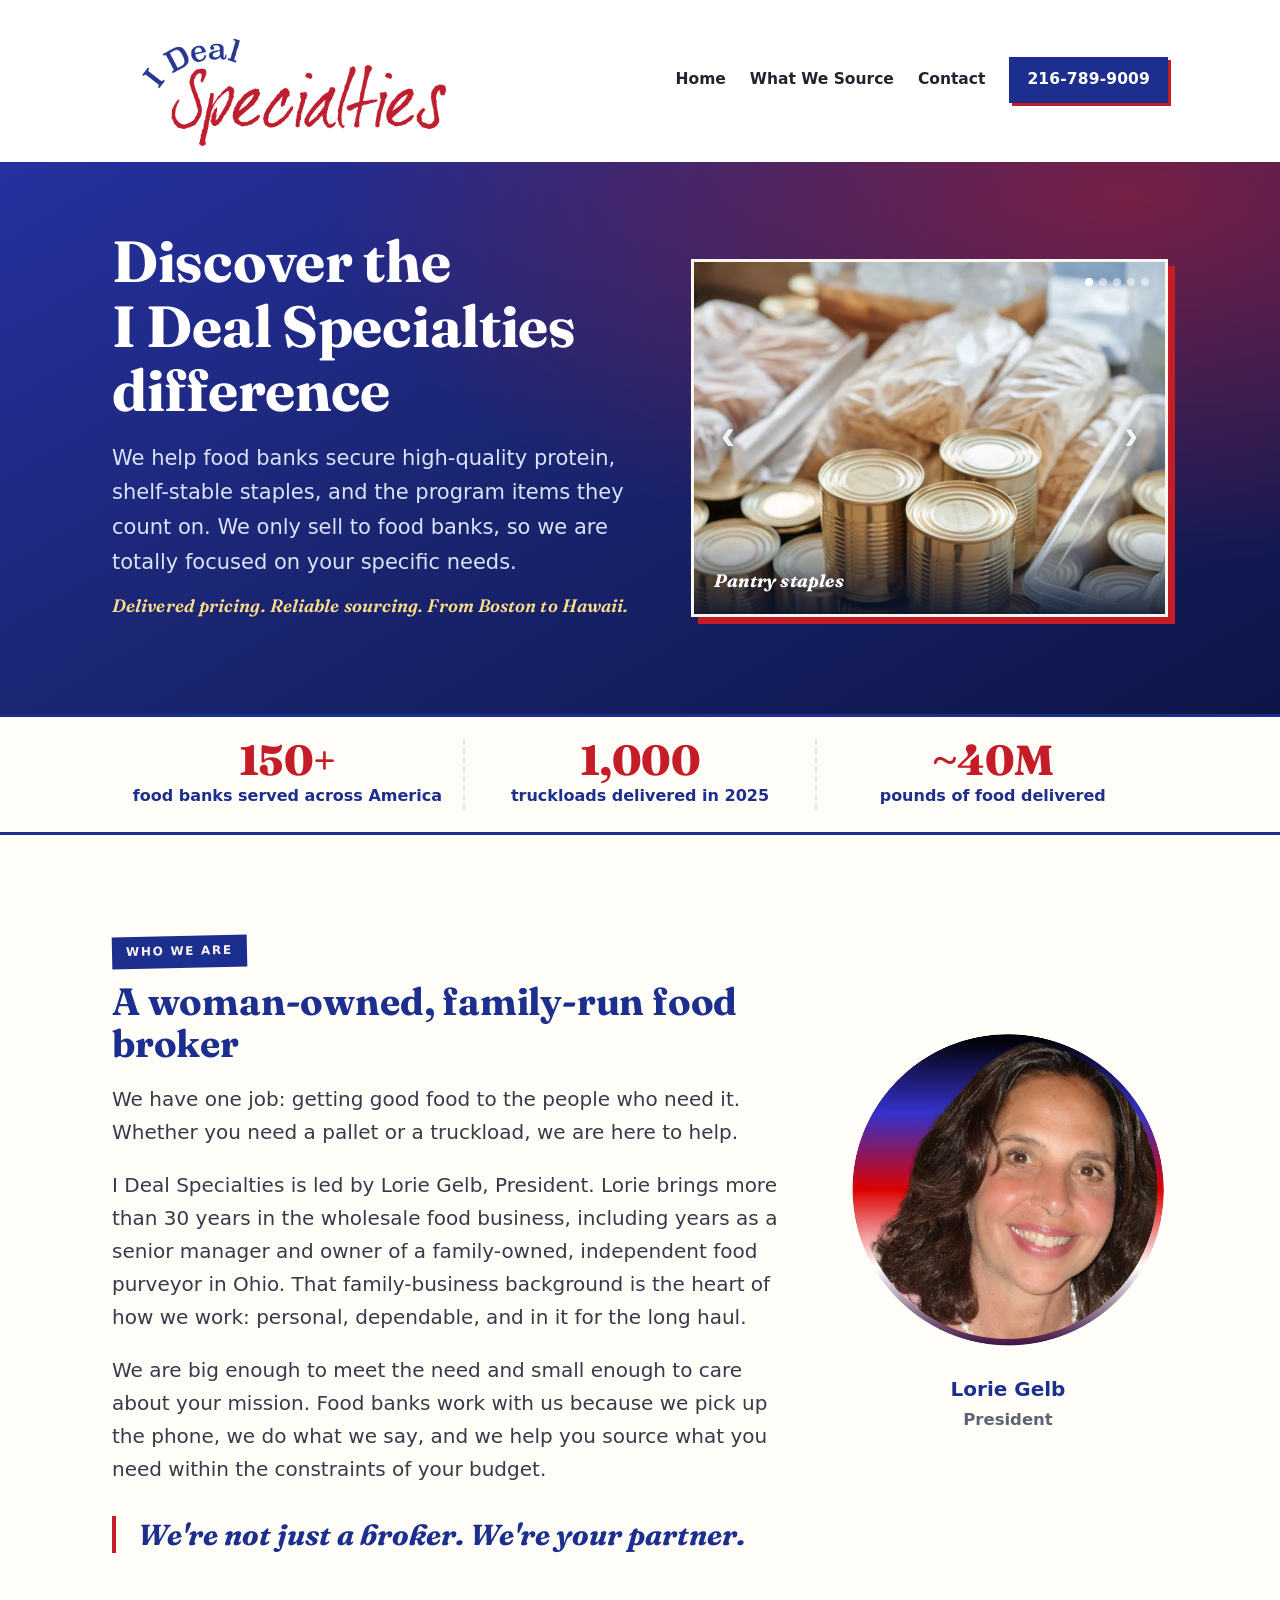
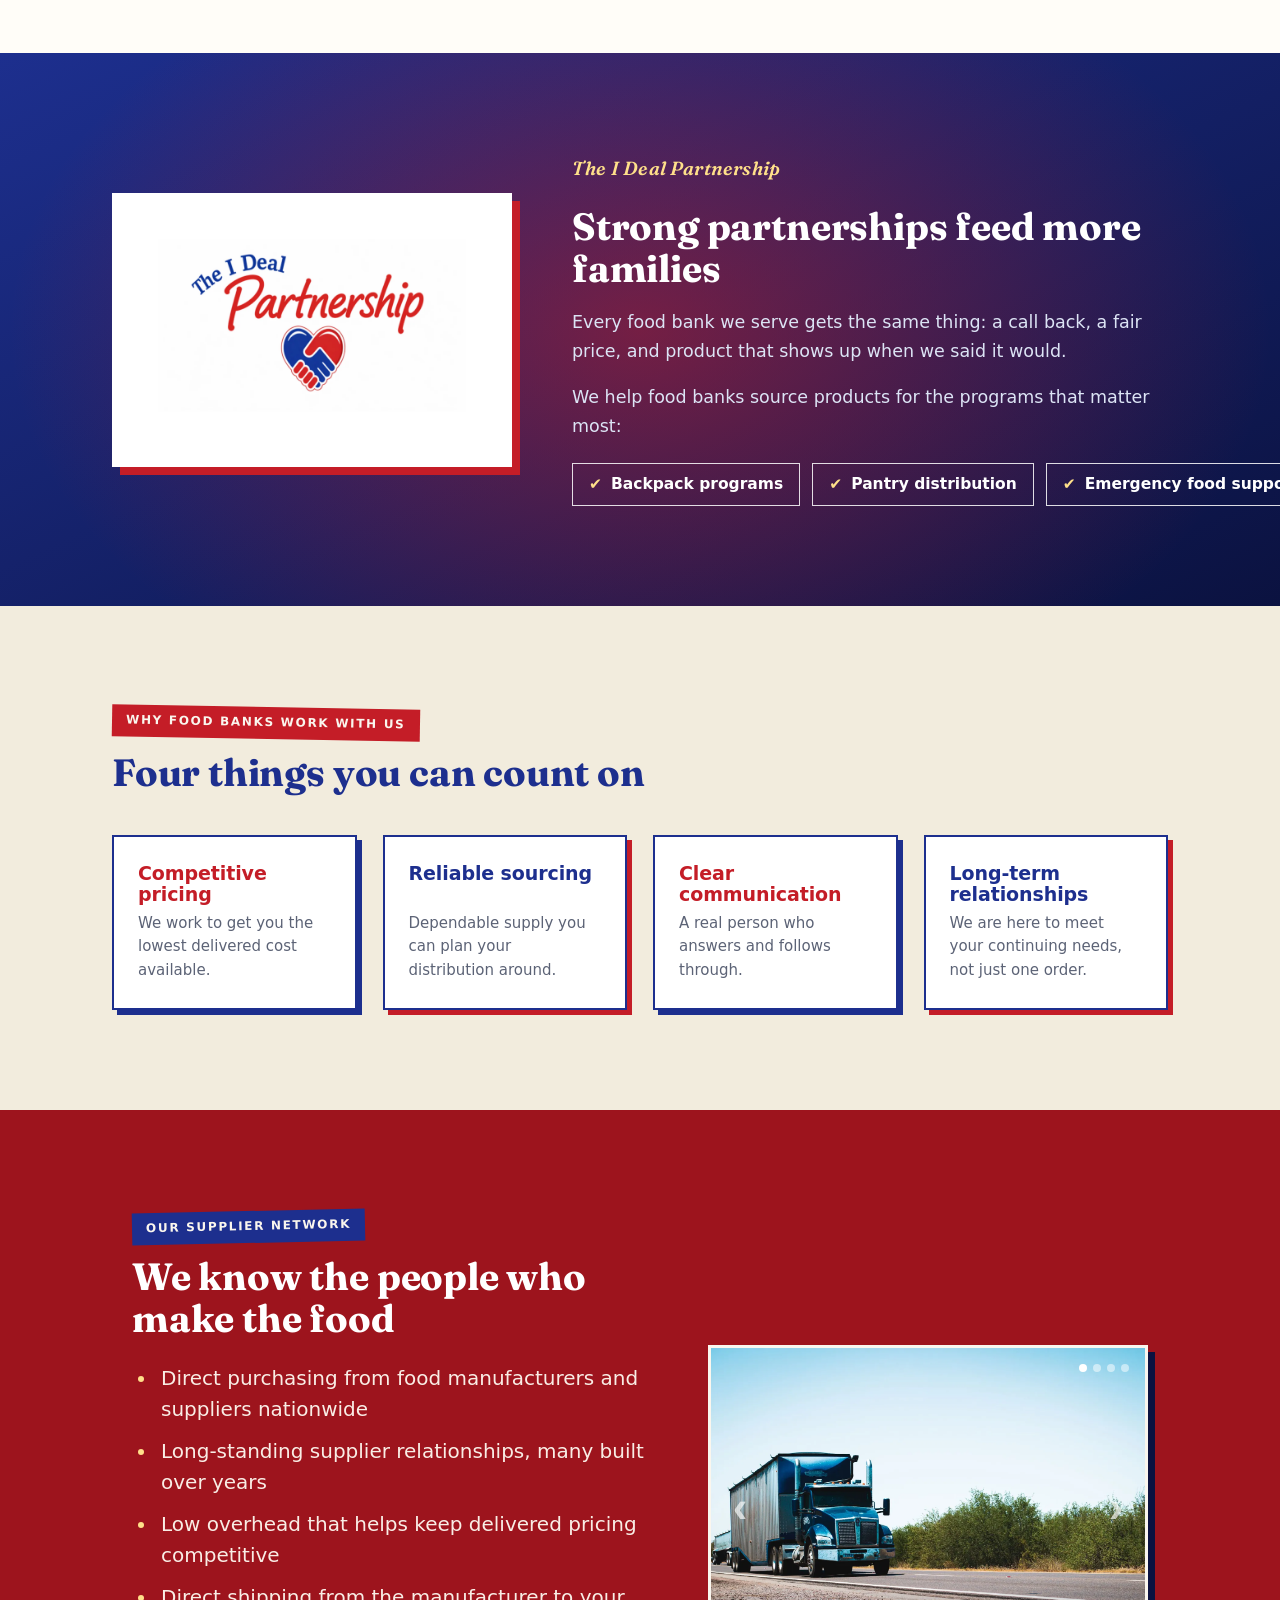
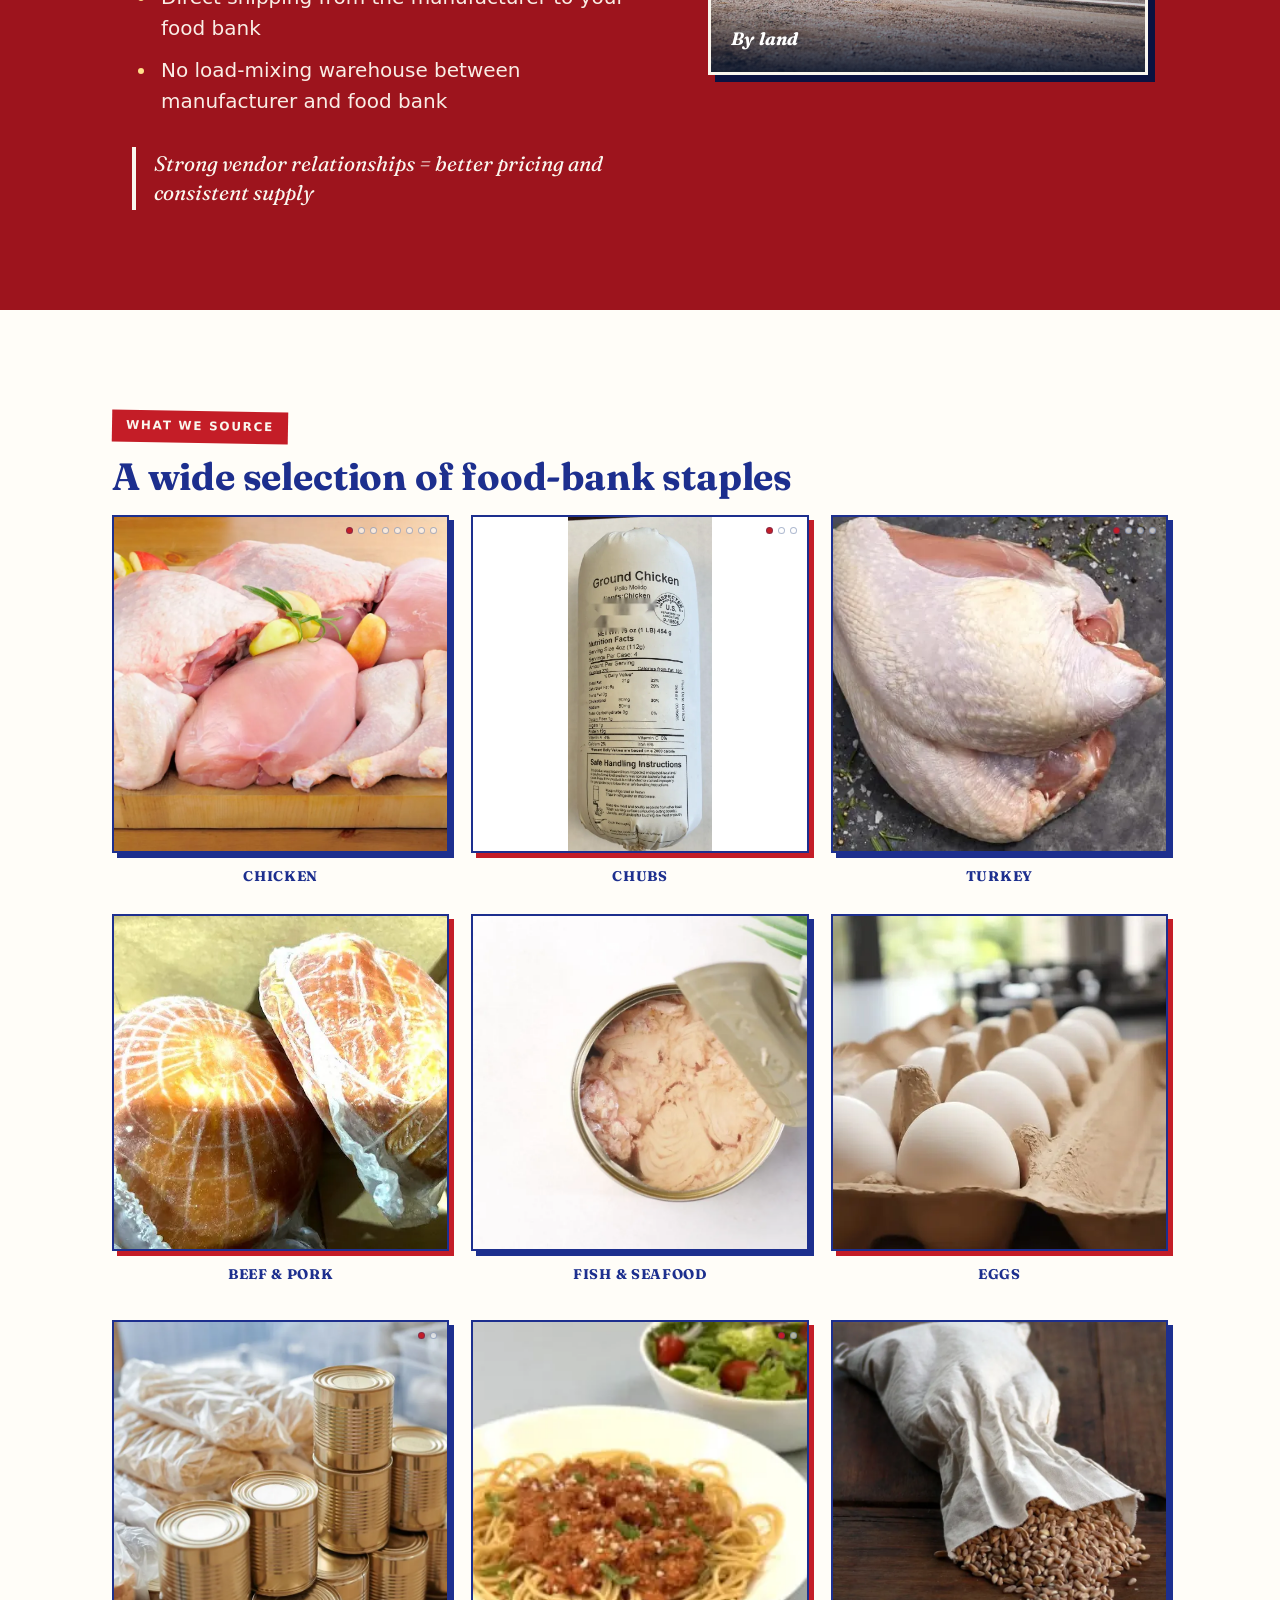
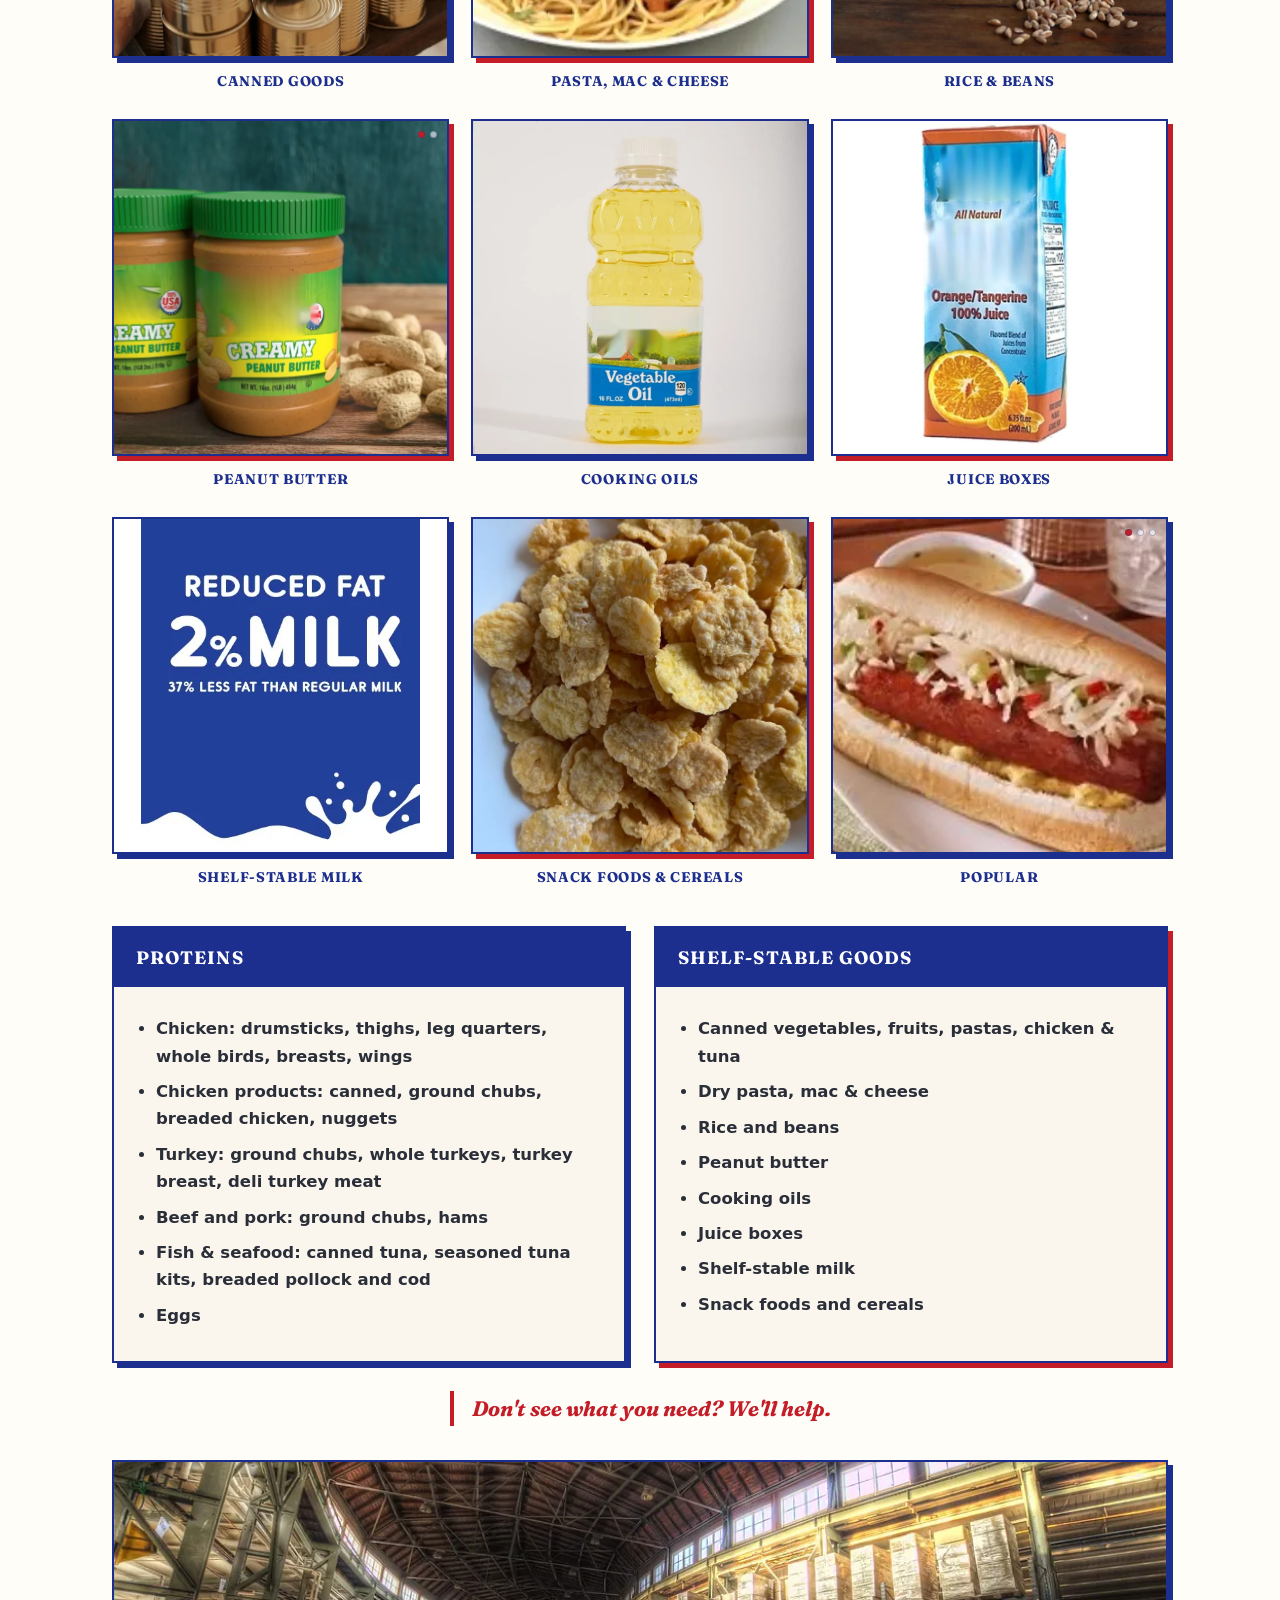
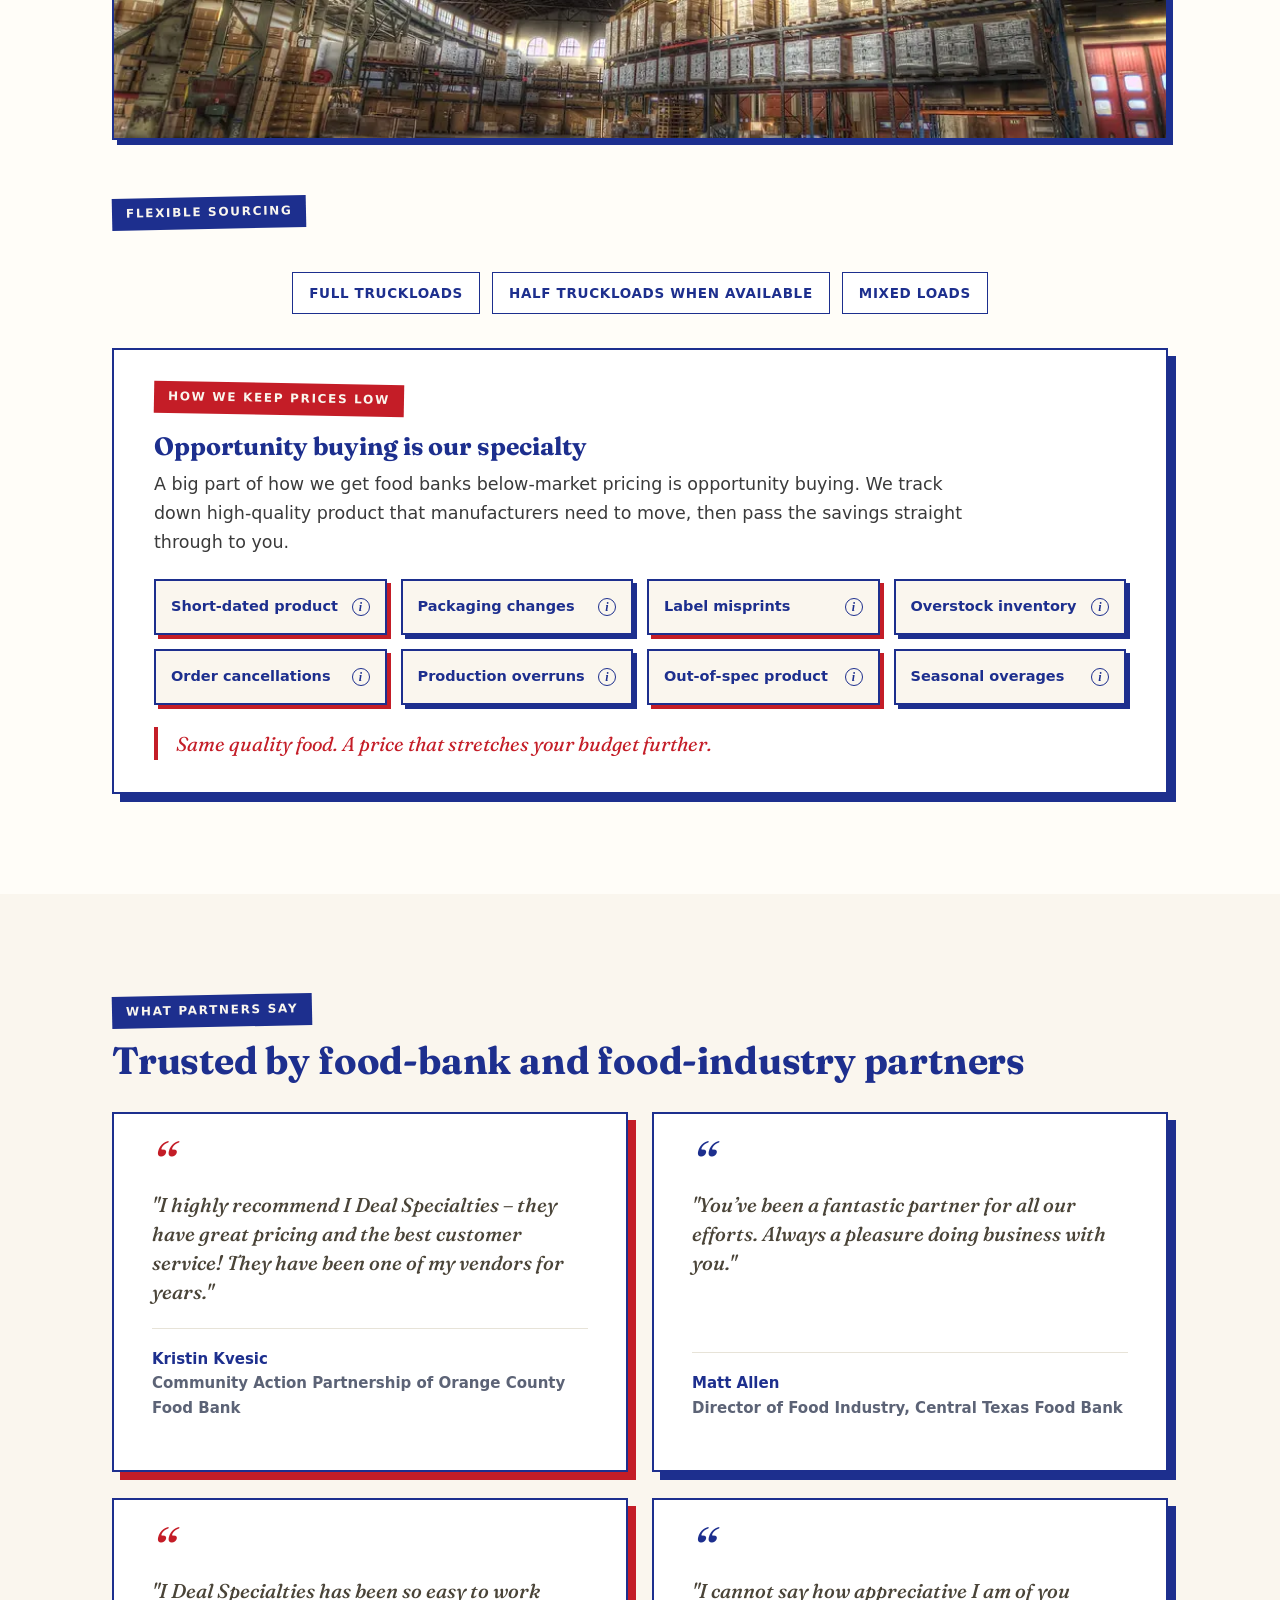
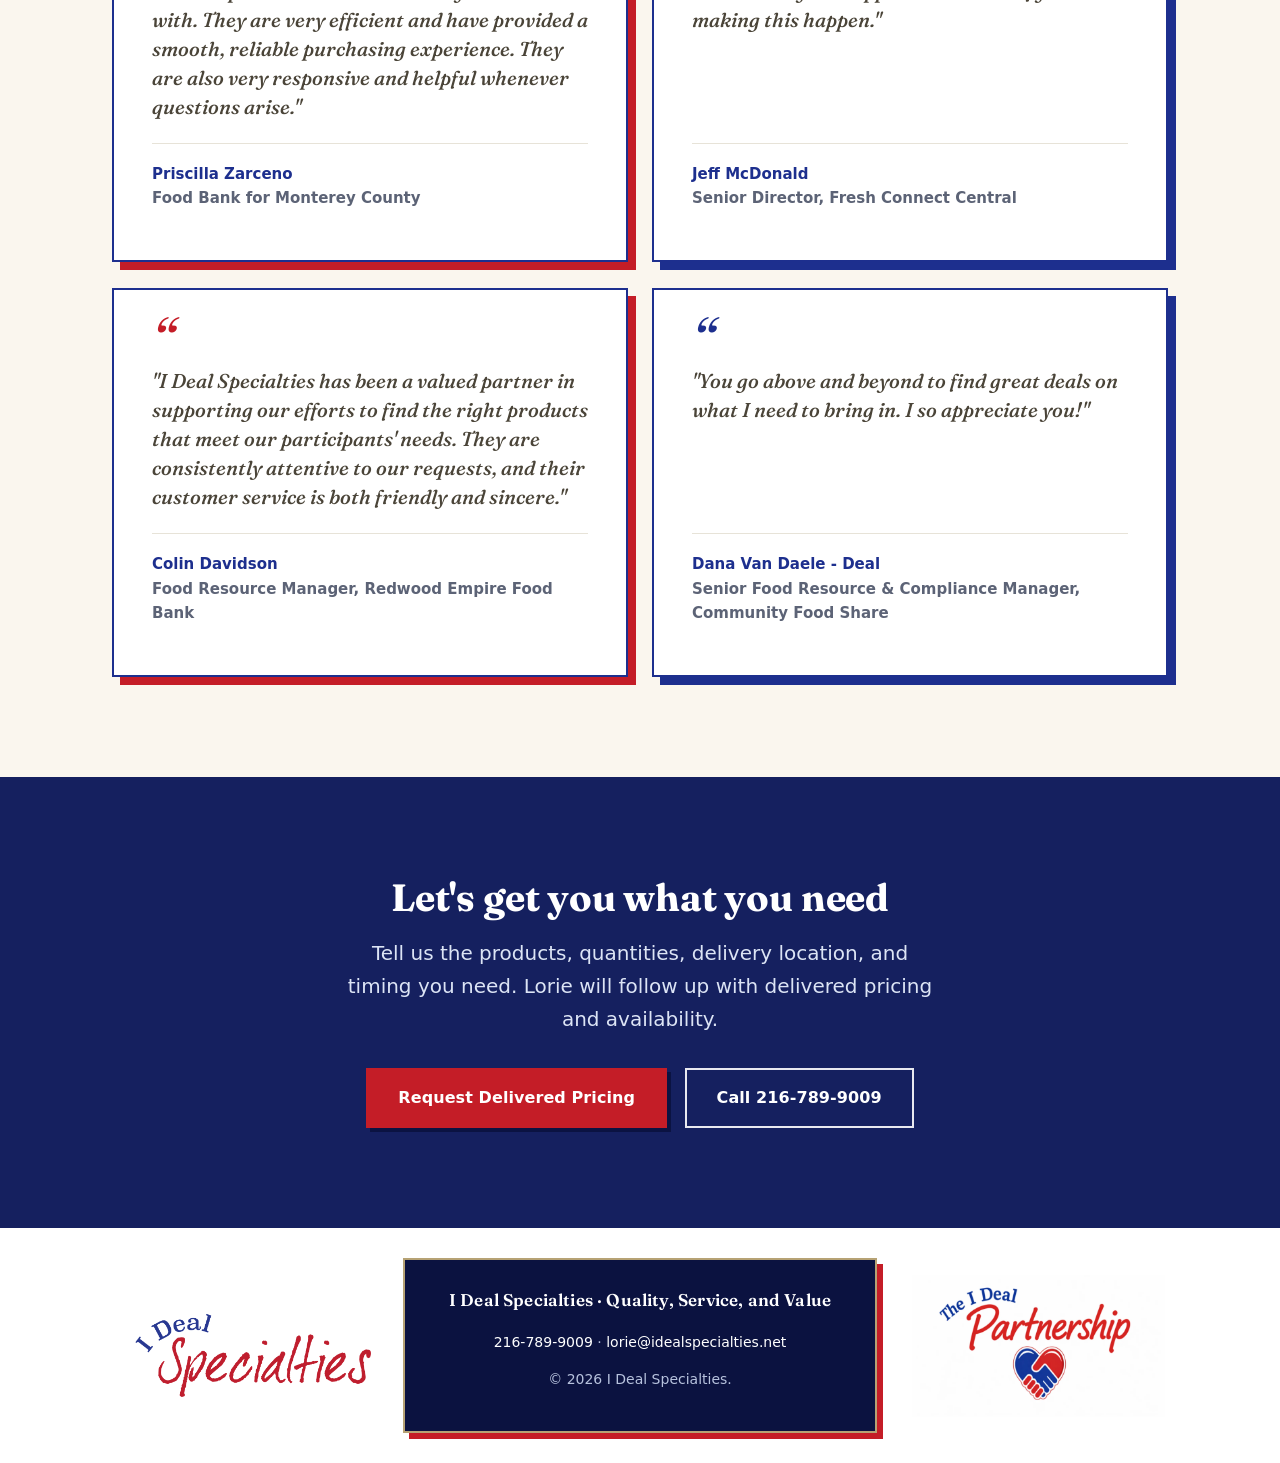
==== index.html @ 1ed697ae "Remove font loading bottleneck" ====
<!DOCTYPE html>
<html lang="en">
<head>
  <!-- Google tag (gtag.js) -->
  <script async src="https://www.googletagmanager.com/gtag/js?id=G-N4K10XXFFP"></script>
  <script>
    window.dataLayer = window.dataLayer || [];
    function gtag(){dataLayer.push(arguments);}
    gtag('js', new Date());
    gtag('config', 'G-N4K10XXFFP');
  </script>
  <meta charset="utf-8">
  <meta name="viewport" content="width=device-width, initial-scale=1">
  <title>I Deal Specialties · Food Procurement for Food Banks</title>
  <meta name="description" content="I Deal Specialties is a woman-owned, family-run food broker serving 150+ food banks. Delivered pricing on proteins and shelf-stable staples, from Boston to Hawaii.">
  <link rel="canonical" href="https://www.idealspecialties.net/">
  <link rel="icon" type="image/png" href="assets/favicon.png">
  <meta property="og:type" content="website">
  <meta property="og:title" content="I Deal Specialties · Food Procurement for Food Banks">
  <meta property="og:description" content="A woman-owned, family-run food broker serving 150+ food banks. Delivered pricing. Reliable sourcing. From Boston to Hawaii.">
  <meta property="og:url" content="https://www.idealspecialties.net/">
  <meta property="og:image" content="https://www.idealspecialties.net/assets/og-image.png">
  <meta name="twitter:card" content="summary_large_image">
  <meta name="twitter:title" content="I Deal Specialties · Food Procurement for Food Banks">
  <meta name="twitter:description" content="A woman-owned, family-run food broker serving 150+ food banks. Delivered pricing. Reliable sourcing. From Boston to Hawaii.">
  <meta name="twitter:image" content="https://www.idealspecialties.net/assets/og-image.png">
  <link rel="preconnect" href="https://fonts.googleapis.com">
  <link rel="preconnect" href="https://fonts.gstatic.com" crossorigin>
  <link rel="preload" as="style" href="https://fonts.googleapis.com/css2?family=Fraunces:ital,wght@0,600;0,700;0,800;1,600;1,700&display=swap" onload="this.onload=null;this.rel='stylesheet'">
  <noscript><link rel="stylesheet" href="https://fonts.googleapis.com/css2?family=Fraunces:ital,wght@0,600;0,700;0,800;1,600;1,700&display=swap"></noscript>
  <link rel="stylesheet" href="base.css">
  <link rel="stylesheet" href="americana.css">
  <link rel="stylesheet" href="site.css">
</head>
<body class="site">

  <!-- HEADER -->
  <header class="site-header">
    <a class="logo" href="#"><img src="assets/logo.png" alt="I Deal Specialties"></a>
    <nav class="nav">
      <a href="#">Home</a>
      <a href="#source">What We Source</a>
      <a href="contact.html">Contact</a>
      <a class="phone" href="tel:2167899009">216-789-9009</a>
    </nav>
  </header>

  <main>
  <!-- HERO -->
  <section class="hero">
    <div class="hero-inner">
      <div class="hero-copy">
        <h1>Discover the <span class="brandname">I Deal Specialties</span> difference</h1>
        <p class="subhead">We help food banks secure high-quality protein, shelf-stable
          staples, and the program items they count on. We only sell to food banks, so we
          are totally focused on your specific needs.</p>
        <p class="trustline">Delivered pricing. Reliable sourcing. From Boston to Hawaii.</p>
      </div>
      <div class="hero-media">
        <div class="rotator">
          <figure class="slide is-active"><img src="assets/stock/hero-pantry-staples.webp" alt="Canned goods and pantry staples" fetchpriority="high"><figcaption>Pantry staples</figcaption></figure>
          <figure class="slide"><img class="fit-contain" src="assets/food/whole-chicken.webp" alt="Whole chicken" loading="lazy"><figcaption>Whole chicken</figcaption></figure>
          <figure class="slide"><img class="fit-contain" src="assets/food/chicken-thighs.webp" alt="Chicken drumsticks tray" loading="lazy"><figcaption>Chicken drumsticks</figcaption></figure>
          <figure class="slide"><img src="assets/stock/rice.webp" alt="Rice" loading="lazy"><figcaption>Rice &amp; grains</figcaption></figure>
          <figure class="slide"><img src="assets/stock/protein-turkey.webp" alt="Turkey breast" loading="lazy"><figcaption>Turkey</figcaption></figure>
          <div class="dots"><i class="on"></i><i></i><i></i><i></i><i></i></div>
          <button class="rot-btn prev" type="button" aria-label="Previous photo">&#8249;</button>
          <button class="rot-btn next" type="button" aria-label="Next photo">&#8250;</button>
        </div>
      </div>
    </div>
  </section>

  <!-- STAT BAND -->
  <div class="statband">
    <div class="wrap">
      <div class="stat"><span class="num">150+</span> food banks served across America</div>
      <div class="stat"><span class="num">1,000</span> truckloads delivered in 2025</div>
      <div class="stat"><span class="num">~40M</span> pounds of food delivered</div>
    </div>
  </div>

  <!-- WHO WE ARE + Lorie -->
  <section class="block">
    <div class="wrap who-grid">
      <div>
        <p class="eyebrow">Who we are</p>
        <h2>A woman-owned, family-run food broker</h2>
        <p class="lead">We have one job: getting good food to the people who need it. Whether you
          need a pallet or a truckload, we are here to help.</p>
        <p class="lead">I Deal Specialties is led by Lorie Gelb, President. Lorie brings more
          than 30 years in the wholesale food business, including years as a senior manager and
          owner of a family-owned, independent food purveyor in Ohio. That family-business
          background is the heart of how we work: personal, dependable, and in it for the long haul.</p>
        <p class="lead">We are big enough to meet the need and small enough to care about your
          mission. Food banks work with us because we pick up the phone, we do what we say, and
          we help you source what you need within the constraints of your budget.</p>
        <p class="pullquote">We're not just a broker. We're your partner.</p>
      </div>
      <div class="who-photo">
        <img src="assets/lorie-gradient.webp" alt="Lorie Gelb" loading="lazy">
        <p class="cap">Lorie Gelb<span>President</span></p>
      </div>
    </div>
  </section>

  <!-- PARTNERSHIP (under Who We Are / Lorie) -->
  <section class="block partnership">
    <div class="wrap">
      <div class="mark"><img src="assets/partnership.webp" alt="The I Deal Partnership" loading="lazy"></div>
      <div>
        <p class="eyebrow">The I Deal Partnership</p>
        <h2>Strong partnerships feed more families</h2>
        <p>Every food bank we serve gets the same thing: a call back, a fair price, and product
          that shows up when we said it would.</p>
        <p>We help food banks source products for the programs that matter most:</p>
        <ul class="programs">
          <li>Backpack programs</li>
          <li>Pantry distribution</li>
          <li>Emergency food support</li>
        </ul>
      </div>
    </div>
  </section>

  <!-- VALUE PILLARS -->
  <section class="block alt">
    <div class="wrap">
      <p class="eyebrow">Why food banks work with us</p>
      <h2>Four things you can count on</h2>
      <div class="pillars">
        <div class="pillar"><h3>Competitive pricing</h3><p>We work to get you the lowest
          delivered cost available.</p></div>
        <div class="pillar"><h3>Reliable sourcing</h3><p>Dependable supply you can plan your
          distribution around.</p></div>
        <div class="pillar"><h3>Clear communication</h3><p>A real person who answers and
          follows through.</p></div>
        <div class="pillar"><h3>Long-term relationships</h3><p>We are here to meet your
          continuing needs, not just one order.</p></div>
      </div>
    </div>
  </section>

  <!-- SUPPLIER RELATIONSHIPS + LOGISTICS -->
  <section class="block alt vendors">
    <div class="wrap vendors-grid">
      <div class="vendors-text">
        <p class="eyebrow">Our supplier network</p>
        <h2>We know the people who make the food</h2>
        <ul class="supplier-points">
          <li>Direct purchasing from food manufacturers and suppliers nationwide</li>
          <li>Long-standing supplier relationships, many built over years</li>
          <li>Low overhead that helps keep delivered pricing competitive</li>
          <li>Direct shipping from the manufacturer to your food bank</li>
          <li>No load-mixing warehouse between manufacturer and food bank</li>
        </ul>
        <p class="vendor-eq">Strong vendor relationships = better pricing and consistent supply</p>
      </div>
      <div class="logi-rotator" aria-label="Logistics photo gallery">
        <figure class="lslide is-active"><img src="assets/stock/truck.webp" alt="Freight truck" loading="lazy"><figcaption>By land</figcaption></figure>
        <figure class="lslide"><img src="assets/stock/rail.webp" alt="Freight rail" loading="lazy"><figcaption>By rail</figcaption></figure>
        <figure class="lslide"><img src="assets/stock/hero-logistics.webp" alt="Cargo ship" loading="lazy"><figcaption>By sea</figcaption></figure>
        <figure class="lslide"><img src="assets/stock/warehouse-2.webp" alt="Product stocked and ready to ship" loading="lazy"><figcaption>Ready to ship</figcaption></figure>
        <div class="ldots" aria-hidden="true"></div>
        <button class="lrot-btn lprev" type="button" aria-label="Previous logistics photo">&#8249;</button>
        <button class="lrot-btn lnext" type="button" aria-label="Next logistics photo">&#8250;</button>
      </div>
    </div>
  </section>

  <!-- WHAT WE SOURCE -->
  <section class="block" id="source">
    <div class="wrap">
      <p class="eyebrow">What we source</p>
      <h2>A wide selection of food-bank staples</h2>
      <div class="food-grid" aria-label="Protein product photos">
        <div class="fg-panel">
          <div class="fg-frame" role="button" tabindex="0" aria-label="Chicken photos">
            <img class="fg-slide is-active" src="assets/food/chicken-parts.webp" alt="Assorted raw chicken cuts" loading="lazy">
            <img class="fg-slide" src="assets/food/leg-quarters.webp" alt="Chicken leg quarters" loading="lazy">
            <img class="fg-slide fit-contain" src="assets/food/chicken-tenders.webp" alt="Boneless chicken tenders tray" loading="lazy">
            <img class="fg-slide fit-contain" src="assets/food/whole-chicken.webp" alt="Whole chicken" loading="lazy">
            <img class="fg-slide fit-contain" src="assets/food/boneless-breasts.webp" alt="Boneless chicken breasts tray" loading="lazy">
            <img class="fg-slide fit-contain" src="assets/food/chicken-wings.webp" alt="Chicken wings tray" loading="lazy">
            <img class="fg-slide fit-contain" src="assets/food/chicken-thighs.webp" alt="Chicken drumsticks tray" loading="lazy">
            <img class="fg-slide fit-contain" src="assets/food/chicken-thigh-fillets.webp" alt="Boneless skinless chicken thigh fillets" loading="lazy">
            <div class="fg-dots" aria-hidden="true"></div>
          </div>
          <p class="fg-cap">Chicken</p>
        </div>
        <div class="fg-panel">
          <div class="fg-frame" role="button" tabindex="0" aria-label="Chub photos">
            <img class="fg-slide fit-contain is-active" src="assets/food/ground-chicken.webp" alt="Ground chicken chub" loading="lazy">
            <img class="fg-slide fit-contain" src="assets/food/ground-beef.webp" alt="Ground beef chub, 80 percent lean" loading="lazy">
            <img class="fg-slide fit-contain" src="assets/food/ground-turkey.webp" alt="Ground turkey chub" loading="lazy">
            <div class="fg-dots" aria-hidden="true"></div>
          </div>
          <p class="fg-cap">Chubs</p>
        </div>
        <div class="fg-panel">
          <div class="fg-frame" role="button" tabindex="0" aria-label="Turkey photos">
            <img class="fg-slide is-active" src="assets/food/turkey-breast.webp" alt="Fresh turkey breast" loading="lazy">
            <img class="fg-slide" src="assets/food/whole-turkey.webp" alt="Roasted whole turkey on a platter" loading="lazy">
            <img class="fg-slide" src="assets/food/roasted-turkey.webp" alt="Roasted turkey holiday dinner" loading="lazy">
            <img class="fg-slide" src="assets/stock/protein-roast.webp" alt="Carved roast turkey" loading="lazy">
            <div class="fg-dots" aria-hidden="true"></div>
          </div>
          <p class="fg-cap">Turkey</p>
        </div>
        <div class="fg-panel">
          <div class="fg-frame">
            <img class="fg-slide is-active" src="assets/food/hams.webp" alt="Netted hams in a case" loading="lazy">
          </div>
          <p class="fg-cap">Beef &amp; pork</p>
        </div>
        <div class="fg-panel">
          <div class="fg-frame">
            <img class="fg-slide is-active" src="assets/food/tuna-open-can.webp" alt="Open can of chunk tuna" loading="lazy">
          </div>
          <p class="fg-cap">Fish &amp; seafood</p>
        </div>
        <div class="fg-panel">
          <div class="fg-frame">
            <img class="fg-slide is-active" src="assets/food/eggs-carton.webp" alt="Eggs in a carton" loading="lazy">
          </div>
          <p class="fg-cap">Eggs</p>
        </div>
      </div>
      <div class="food-grid" aria-label="Shelf-stable product photos">
        <div class="fg-panel">
          <div class="fg-frame" role="button" tabindex="0" aria-label="Canned goods photos">
            <img class="fg-slide is-active" src="assets/stock/canned.webp" alt="Canned goods" loading="lazy">
            <img class="fg-slide fit-contain" src="assets/food/canned-beans-pallet.webp" alt="Pallet of canned black beans" loading="lazy">
            <div class="fg-dots" aria-hidden="true"></div>
          </div>
          <p class="fg-cap">Canned goods</p>
        </div>
        <div class="fg-panel">
          <div class="fg-frame" role="button" tabindex="0" aria-label="Pasta and sauce photos">
            <img class="fg-slide is-active" src="assets/food/spaghetti-sauce.webp" alt="Spaghetti with meat sauce" loading="lazy">
            <img class="fg-slide" src="assets/food/sauce-bulk.webp" alt="Bulk bags of sauce in a case" loading="lazy">
            <div class="fg-dots" aria-hidden="true"></div>
          </div>
          <p class="fg-cap">Pasta, mac &amp; cheese</p>
        </div>
        <div class="fg-panel">
          <div class="fg-frame">
            <img class="fg-slide is-active" src="assets/stock/rice-bag.webp" alt="Bagged rice" loading="lazy">
          </div>
          <p class="fg-cap">Rice &amp; beans</p>
        </div>
        <div class="fg-panel">
          <div class="fg-frame" role="button" tabindex="0" aria-label="Peanut butter photos">
            <img class="fg-slide is-active" src="assets/food/peanut-butter-jars.webp" alt="Jars of creamy peanut butter with peanuts" loading="lazy">
            <img class="fg-slide" src="assets/stock/peanut-butter.webp" alt="Creamy peanut butter spread on bread" loading="lazy">
            <div class="fg-dots" aria-hidden="true"></div>
          </div>
          <p class="fg-cap">Peanut butter</p>
        </div>
        <div class="fg-panel">
          <div class="fg-frame">
            <img class="fg-slide is-active" src="assets/food/vegetable-oil.webp" alt="Bottle of vegetable oil" loading="lazy">
          </div>
          <p class="fg-cap">Cooking oils</p>
        </div>
        <div class="fg-panel">
          <div class="fg-frame">
            <img class="fg-slide fit-contain is-active" src="assets/food/juice-box.webp" alt="Orange tangerine 100 percent juice box" loading="lazy">
          </div>
          <p class="fg-cap">Juice boxes</p>
        </div>
        <div class="fg-panel">
          <div class="fg-frame">
            <img class="fg-slide fit-contain is-active" src="assets/food/shelf-stable-milk.webp" alt="Shelf-stable 2 percent milk carton panel" loading="lazy">
          </div>
          <p class="fg-cap">Shelf-stable milk</p>
        </div>
        <div class="fg-panel">
          <div class="fg-frame">
            <img class="fg-slide is-active" src="assets/stock/cornflakes.webp" alt="Bowl of corn flakes cereal" loading="lazy">
          </div>
          <p class="fg-cap">Snack foods &amp; cereals</p>
        </div>
        <div class="fg-panel">
          <div class="fg-frame" role="button" tabindex="0" aria-label="Popular items photos">
            <img class="fg-slide is-active" src="assets/food/hot-dog.webp" alt="All-beef hot dog on a bun" loading="lazy">
            <img class="fg-slide" src="assets/food/tacos.webp" alt="Taco salad bowl with ground meat" loading="lazy">
            <img class="fg-slide" src="assets/food/ramen-24pk.webp" alt="24-pack tray of low-sodium chicken ramen" loading="lazy">
            <div class="fg-dots" aria-hidden="true"></div>
          </div>
          <p class="fg-cap">Popular</p>
        </div>
      </div>
      <div class="source-cols">
        <div class="source-col">
          <div class="col-head">Proteins</div>
          <ul>
            <li>Chicken: drumsticks, thighs, leg quarters, whole birds, breasts, wings</li>
            <li>Chicken products: canned, ground chubs, breaded chicken, nuggets</li>
            <li>Turkey: ground chubs, whole turkeys, turkey breast, deli turkey meat</li>
            <li>Beef and pork: ground chubs, hams</li>
            <li>Fish &amp; seafood: canned tuna, seasoned tuna kits, breaded pollock and cod</li>
            <li>Eggs</li>
          </ul>
        </div>
        <div class="source-col">
          <div class="col-head">Shelf-stable goods</div>
          <ul>
            <li>Canned vegetables, fruits, pastas, chicken &amp; tuna</li>
            <li>Dry pasta, mac &amp; cheese</li>
            <li>Rice and beans</li>
            <li>Peanut butter</li>
            <li>Cooking oils</li>
            <li>Juice boxes</li>
            <li>Shelf-stable milk</li>
            <li>Snack foods and cereals</li>
          </ul>
        </div>
      </div>
      <p class="catchall">Don't see what you need? We'll help.</p>
      <img class="source-banner at-bottom" src="assets/stock/source-banner.webp" alt="Warehouse stocked with food, ready to ship" loading="lazy">

      <p class="eyebrow flex-eyebrow">Flexible sourcing</p>
      <div class="sourcing-strip">
        <span class="chip">Full truckloads</span>
        <span class="chip">Half truckloads when available</span>
        <span class="chip">Mixed loads</span>
      </div>

      <div class="opp-box">
        <p class="eyebrow">How we keep prices low</p>
        <h3 class="opp-h">Opportunity buying is our specialty</h3>
        <p class="opp-intro">A big part of how we get food banks below-market pricing is
          opportunity buying. We track down high-quality product that manufacturers need to move,
          then pass the savings straight through to you.</p>
        <div class="opp-grid2">
          <button class="opp-tkt" type="button" aria-describedby="opp-short-dated" aria-expanded="false">
            <span>Short-dated product</span><span class="opp-info" aria-hidden="true">i</span>
            <span class="opp-definition" id="opp-short-dated" role="tooltip">Product with a shorter remaining shelf life. We always disclose dates before purchase and offer only product suitable for distribution under applicable food-safety requirements.</span>
          </button>
          <button class="opp-tkt" type="button" aria-describedby="opp-packaging" aria-expanded="false">
            <span>Packaging changes</span><span class="opp-info" aria-hidden="true">i</span>
            <span class="opp-definition" id="opp-packaging" role="tooltip">Product remaining while a manufacturer transitions to new packaging, case design, size, or branding. The food inside is unchanged, and relevant differences are shared before purchase.</span>
          </button>
          <button class="opp-tkt" type="button" aria-describedby="opp-misprints" aria-expanded="false">
            <span>Label misprints</span><span class="opp-info" aria-hidden="true">i</span>
            <span class="opp-definition" id="opp-misprints" role="tooltip">A packaging-print issue that does not change the food itself. The issue is disclosed, and the product must remain eligible for distribution.</span>
          </button>
          <button class="opp-tkt" type="button" aria-describedby="opp-overstock" aria-expanded="false">
            <span>Overstock inventory</span><span class="opp-info" aria-hidden="true">i</span>
            <span class="opp-definition" id="opp-overstock" role="tooltip">Excess inventory above planned demand. It is typically standard product offered at an opportunity-buy price while quantities last.</span>
          </button>
          <button class="opp-tkt" type="button" aria-describedby="opp-cancellations" aria-expanded="false">
            <span>Order cancellations</span><span class="opp-info" aria-hidden="true">i</span>
            <span class="opp-definition" id="opp-cancellations" role="tooltip">Product made or reserved for an order that another buyer canceled. Quantities and delivery timing may be limited.</span>
          </button>
          <button class="opp-tkt" type="button" aria-describedby="opp-overruns" aria-expanded="false">
            <span>Production overruns</span><span class="opp-info" aria-hidden="true">i</span>
            <span class="opp-definition" id="opp-overruns" role="tooltip">Extra product made beyond the original order or forecast. Availability is usually limited to that specific production run.</span>
          </button>
          <button class="opp-tkt" type="button" aria-describedby="opp-out-of-spec" aria-expanded="false">
            <span>Out-of-spec product</span><span class="opp-info" aria-hidden="true">i</span>
            <span class="opp-definition" id="opp-out-of-spec" role="tooltip">Product outside a buyer's non-safety specification, such as size, weight, color, or count. We disclose the variance, and the product must remain suitable for distribution.</span>
          </button>
          <button class="opp-tkt" type="button" aria-describedby="opp-seasonal" aria-expanded="false">
            <span>Seasonal overages</span><span class="opp-info" aria-hidden="true">i</span>
            <span class="opp-definition" id="opp-seasonal" role="tooltip">Surplus inventory after a seasonal promotion or demand period. Available quantities and product dates are disclosed before purchase.</span>
          </button>
        </div>
        <p class="opp-close2">Same quality food. A price that stretches your budget further.</p>
      </div>
    </div>
  </section>

  <!-- TESTIMONIALS -->
  <section class="block testi">
    <div class="wrap">
      <p class="eyebrow">What partners say</p>
      <h2>Trusted by food-bank and food-industry partners</h2>
      <div class="testi-grid">
        <figure class="testi-card">
          <p class="quote">"I highly recommend I Deal Specialties &ndash; they have great pricing
            and the best customer service! They have been one of my vendors for years."</p>
          <p class="who2">Kristin Kvesic<span>Community Action Partnership of Orange County Food Bank</span></p>
        </figure>
        <figure class="testi-card">
          <p class="quote">"You&rsquo;ve been a fantastic partner for all our efforts. Always a pleasure
            doing business with you."</p>
          <p class="who2">Matt Allen<span>Director of Food Industry, Central Texas Food Bank</span></p>
        </figure>
        <figure class="testi-card">
          <p class="quote">"I Deal Specialties has been so easy to work with. They are very
            efficient and have provided a smooth, reliable purchasing experience. They are also
            very responsive and helpful whenever questions arise."</p>
          <p class="who2">Priscilla Zarceno<span>Food Bank for Monterey County</span></p>
        </figure>
        <figure class="testi-card">
          <p class="quote">"I cannot say how appreciative I am of you making this happen."</p>
          <p class="who2">Jeff McDonald<span>Senior Director, Fresh Connect Central</span></p>
        </figure>
        <figure class="testi-card">
          <p class="quote">"I Deal Specialties has been a valued partner in supporting our efforts
            to find the right products that meet our participants' needs. They are consistently
            attentive to our requests, and their customer service is both friendly and sincere."</p>
          <p class="who2">Colin Davidson<span>Food Resource Manager, Redwood Empire Food Bank</span></p>
        </figure>
        <figure class="testi-card">
          <p class="quote">"You go above and beyond to find great deals on what I need to bring in.
            I so appreciate you!"</p>
          <p class="who2">Dana Van Daele - Deal<span>Senior Food Resource &amp; Compliance Manager, Community Food Share</span></p>
        </figure>
      </div>
    </div>
  </section>

  <!-- CLOSING CTA -->
  <section class="block cta">
    <div class="wrap">
      <h2>Let's get you what you need</h2>
      <p>Tell us the products, quantities, delivery location, and timing you need. Lorie will
        follow up with delivered pricing and availability.</p>
      <a class="btn btn-primary" href="mailto:lorie@idealspecialties.net?subject=Pricing%20request">Request Delivered Pricing</a>
      <a class="btn btn-secondary" href="tel:2167899009">Call 216-789-9009</a>
    </div>
  </section>

  </main>

  <!-- FOOTER -->
  <footer class="site-footer">
    <div class="wrap">
      <div class="footer-brand">
        <img class="fb-logo" src="assets/logo.png" alt="I Deal Specialties" loading="lazy">
        <div class="fb-text">
          <p class="tag">I Deal Specialties · Quality, Service, and Value</p>
          <p><a href="tel:2167899009">216-789-9009</a> · <a href="mailto:lorie@idealspecialties.net">lorie@idealspecialties.net</a></p>
          <p>© 2026 I Deal Specialties.</p>
        </div>
        <img class="fb-logo partnership-mark" src="assets/partnership.webp" alt="The I Deal Partnership" loading="lazy">
      </div>
    </div>
  </footer>

  <script>
    (function () {
      var root = document.querySelector('.rotator');
      if (!root) return;
      var slides = root.querySelectorAll('.slide');
      var dots = root.querySelectorAll('.dots i');
      if (slides.length < 2) return;
      var i = 0, timer = null;
      var autoOk = !window.matchMedia('(prefers-reduced-motion: reduce)').matches;
      function show(n) {
        slides[i].classList.remove('is-active');
        if (dots[i]) dots[i].classList.remove('on');
        i = (n + slides.length) % slides.length;
        slides[i].classList.add('is-active');
        if (dots[i]) dots[i].classList.add('on');
      }
      function stopAuto() {
        if (timer) clearInterval(timer);
        timer = null;
      }
      function startAuto() {
        if (!autoOk) return;
        stopAuto();
        timer = setInterval(function () { show(i + 1); }, 3200);
      }
      function resumeAuto() {
        if (!root.matches(':hover') && !root.contains(document.activeElement)) startAuto();
      }
      root.querySelector('.prev').addEventListener('click', function () {
        show(i - 1); resumeAuto();
      });
      root.querySelector('.next').addEventListener('click', function () {
        show(i + 1); resumeAuto();
      });
      root.addEventListener('mouseenter', stopAuto);
      root.addEventListener('mouseleave', resumeAuto);
      root.addEventListener('focusin', stopAuto);
      root.addEventListener('focusout', function () { setTimeout(resumeAuto, 0); });
      startAuto();
    })();

    // Picture-frame rotators (dots are generated, so slides can be added freely)
    function initFrameRotator(rootSel, sel, interval) {
      var root = document.querySelector(rootSel);
      if (!root) return;
      var slides = root.querySelectorAll(sel.slide);
      if (slides.length < 2) return;
      var dotWrap = root.querySelector(sel.dots);
      var dots = [];
      for (var d = 0; d < slides.length; d++) {
        var dot = document.createElement('i');
        if (d === 0) dot.className = 'on';
        dotWrap.appendChild(dot);
        dots.push(dot);
      }
      var i = 0, timer = null;
      var autoOk = !window.matchMedia('(prefers-reduced-motion: reduce)').matches;
      function show(n) {
        slides[i].classList.remove('is-active');
        dots[i].classList.remove('on');
        i = (n + slides.length) % slides.length;
        slides[i].classList.add('is-active');
        dots[i].classList.add('on');
      }
      function stopAuto() {
        if (timer) clearInterval(timer);
        timer = null;
      }
      function startAuto() {
        if (!autoOk) return;
        stopAuto();
        timer = setInterval(function () { show(i + 1); }, interval);
      }
      function resumeAuto() {
        if (!root.matches(':hover') && !root.contains(document.activeElement)) startAuto();
      }
      root.querySelector(sel.prev).addEventListener('click', function () { show(i - 1); resumeAuto(); });
      root.querySelector(sel.next).addEventListener('click', function () { show(i + 1); resumeAuto(); });
      root.addEventListener('mouseenter', stopAuto);
      root.addEventListener('mouseleave', resumeAuto);
      root.addEventListener('focusin', stopAuto);
      root.addEventListener('focusout', function () { setTimeout(resumeAuto, 0); });
      startAuto();
    }
    initFrameRotator('.logi-rotator', { slide: '.lslide', dots: '.ldots', prev: '.lprev', next: '.lnext' }, 2800);

    // Food grid: panels with more than one photo crossfade (staggered), click/Enter advances
    (function () {
      var autoOk = !window.matchMedia('(prefers-reduced-motion: reduce)').matches;
      var frames = document.querySelectorAll('.food-grid .fg-frame');
      for (var f = 0; f < frames.length; f++) {
        (function (frame, idx) {
          var slides = frame.querySelectorAll('.fg-slide');
          if (slides.length < 2) return;
          var caption = frame.parentElement.querySelector('.fg-cap');
          var defaultCaption = caption ? caption.textContent : '';
          var dotWrap = frame.querySelector('.fg-dots');
          var dots = [];
          for (var d = 0; d < slides.length; d++) {
            var dot = document.createElement('i');
            if (d === 0) dot.className = 'on';
            dotWrap.appendChild(dot);
            dots.push(dot);
          }
          var i = 0, timer = null;
          function show(n) {
            slides[i].classList.remove('is-active');
            dots[i].classList.remove('on');
            i = (n + slides.length) % slides.length;
            slides[i].classList.add('is-active');
            dots[i].classList.add('on');
            if (caption) caption.textContent = slides[i].getAttribute('data-caption') || defaultCaption;
          }
          function stopAuto() {
            if (timer) clearInterval(timer);
            timer = null;
          }
          function startAuto() {
            if (!autoOk) return;
            stopAuto();
            timer = setInterval(function () { show(i + 1); }, 3000);
          }
          function resumeAuto() {
            if (!frame.matches(':hover') && !frame.contains(document.activeElement)) startAuto();
          }
          frame.addEventListener('click', function () { show(i + 1); resumeAuto(); });
          frame.addEventListener('keydown', function (e) {
            if (e.key === 'Enter' || e.key === ' ') { e.preventDefault(); show(i + 1); resumeAuto(); }
          });
          frame.addEventListener('mouseenter', stopAuto);
          frame.addEventListener('mouseleave', resumeAuto);
          frame.addEventListener('focusin', stopAuto);
          frame.addEventListener('focusout', function () { setTimeout(resumeAuto, 0); });
          if (autoOk) setTimeout(resumeAuto, idx * 700);
        })(frames[f], f);
      }
    })();

    // Opportunity definitions: hover/focus works in CSS; taps toggle the same popups.
    (function () {
      var tickets = document.querySelectorAll('.opp-tkt');

      function closeAll(except) {
        for (var i = 0; i < tickets.length; i++) {
          if (tickets[i] !== except) {
            tickets[i].classList.remove('is-open');
            tickets[i].setAttribute('aria-expanded', 'false');
          }
        }
      }

      for (var i = 0; i < tickets.length; i++) {
        tickets[i].addEventListener('mouseenter', function () { closeAll(this); });
        tickets[i].addEventListener('focusin', function () { closeAll(this); });
        tickets[i].addEventListener('click', function (event) {
          event.stopPropagation();
          var willOpen = !this.classList.contains('is-open');
          closeAll(this);
          this.classList.toggle('is-open', willOpen);
          this.setAttribute('aria-expanded', willOpen ? 'true' : 'false');
        });
        tickets[i].addEventListener('keydown', function (event) {
          if (event.key === 'Escape') {
            this.classList.remove('is-open');
            this.setAttribute('aria-expanded', 'false');
            this.blur();
          }
        });
      }

      document.addEventListener('click', function () { closeAll(); });
    })();
  </script>

</body>
</html>
---- base.css ----
/* I Deal Specialties base layout and brand tokens. */

:root {
  /* Brand palette sampled from the logos + Lorie's photo background */
  --navy: #1d2f8e;        /* royal blue — "I Deal" wordmark */
  --navy-deep: #15205f;
  --navy-rich: #0b1240;
  --red: #c41d27;         /* brand red — "Specialties" wordmark */
  --red-deep: #9d141d;
  --cream: #faf6ee;
  --paper: #fffdf8;
  --ink: #20242e;
  --muted: #5c6376;
  --line: #e7e3d8;

  --accent: var(--navy);
  --accent-2: var(--red);
  --section-pad: clamp(64px, 8vw, 100px);
  --page-bg: var(--paper);
  --hero-bg: var(--cream);
  --maxw: 1120px;

  --font-display: "Fraunces", Georgia, "Times New Roman", serif;
  --font-sans: "Segoe UI", system-ui, -apple-system, "Helvetica Neue", Arial, sans-serif;
}

* { box-sizing: border-box; }
html, body { margin: 0; padding: 0; }

body {
  font-family: var(--font-sans);
  color: var(--ink);
  background: var(--page-bg);
  font-size: 17.5px;
  line-height: 1.65;
  -webkit-font-smoothing: antialiased;
  text-rendering: optimizeLegibility;
}

.wrap { max-width: var(--maxw); margin: 0 auto; padding: 0 32px; }

h1, h2, h3 { margin: 0 0 .45em; line-height: 1.12; }
h1, h2 {
  font-family: var(--font-display);
  font-weight: 600;
  font-optical-sizing: auto;
  letter-spacing: -.012em;
}
h1 { font-size: clamp(40px, 5vw, 58px); color: var(--navy-deep); }
h2 { font-size: clamp(28px, 3.4vw, 38px); color: var(--accent); }
h3 { font-family: var(--font-sans); font-size: 19px; font-weight: 800; color: var(--navy);
     letter-spacing: -.005em; }
p { margin: 0 0 1em; }
a { color: var(--accent); }

.eyebrow {
  display: inline-flex; align-items: center; gap: 12px;
  text-transform: uppercase; letter-spacing: .16em; font-size: 12.5px;
  font-weight: 800; color: var(--accent-2); margin: 0 0 .8em;
}
.eyebrow::before {
  content: ""; width: 26px; height: 2px; background: var(--accent-2); flex: none; opacity: .85;
}

/* ---------- buttons ---------- */
.btn {
  display: inline-block; font-weight: 700; font-size: 16px; letter-spacing: .005em;
  padding: 15px 30px; border-radius: 8px; text-decoration: none;
  border: 2px solid transparent; cursor: pointer;
  transition: transform .18s ease, background .18s ease, box-shadow .18s ease;
}
.btn-primary { background: var(--red); color: #fff; border-color: var(--red);
  box-shadow: 0 8px 20px rgba(204,34,34,.22); }
.btn-primary:hover { background: var(--red-deep); border-color: var(--red-deep);
  transform: translateY(-2px); box-shadow: 0 12px 26px rgba(204,34,34,.30); }
.btn + .btn { margin-left: 12px; }

/* ---------- header ---------- */
.site-header {
  display: flex; align-items: center; justify-content: space-between;
  padding: 20px 32px; max-width: var(--maxw); margin: 0 auto;
}
.site-header .logo img { height: 84px; display: block; }
.nav { display: flex; align-items: center; gap: 30px; }
.nav a { color: var(--ink); text-decoration: none; font-weight: 600; font-size: 15.5px;
  transition: color .15s ease; }
.nav a:hover { color: var(--red); }
.nav .phone { color: #fff; background: var(--navy); font-weight: 800; letter-spacing: .01em;
  padding: 9px 16px; border-radius: 7px; }
.nav .phone:hover { color: #fff; background: var(--navy-deep); }

/* ---------- hero ---------- */
.hero { position: relative; background: var(--hero-bg); overflow: hidden; }
.hero-inner { max-width: var(--maxw); margin: 0 auto; padding: clamp(56px, 7vw, 92px) 32px;
  position: relative; z-index: 2; }
.hero-copy { max-width: 620px; }
.hero h1 { font-size: clamp(40px, 5vw, 58px); color: var(--navy); margin-bottom: .3em; }
.hero .subhead { font-size: clamp(18px, 2vw, 21px); color: var(--ink); margin-bottom: .55em;
  max-width: 30em; }
.hero .trustline { font-size: 18px; font-weight: 700; color: var(--red); margin-bottom: 1.5em;
  letter-spacing: .005em; }
.hero-media { display: none; }
/* rotating photo box (auto-cycles the logistics modes) */
.rotator { position: relative; width: 100%; aspect-ratio: 4 / 3; border-radius: 18px;
  overflow: hidden; box-shadow: 0 26px 60px rgba(8,18,40,.42); background: #0e1f40; }
.rotator .slide { position: absolute; inset: 0; margin: 0; opacity: 0; transition: opacity .65s ease; }
.rotator .slide.is-active { opacity: 1; }
.rotator img { width: 100%; height: 100%; object-fit: cover; display: block; }
.rotator img.fit-contain { object-fit: contain; background: #fff; }
.rotator figcaption { position: absolute; left: 0; right: 0; bottom: 0;
  background: linear-gradient(transparent, rgba(10,22,46,.9)); color: #fff;
  font-weight: 700; font-size: 18px; padding: 38px 20px 18px; letter-spacing: .01em; }
.rotator .dots { position: absolute; top: 16px; right: 16px; display: flex; gap: 6px; }
.rotator .dots i { width: 8px; height: 8px; border-radius: 50%; background: rgba(255,255,255,.5);
  transition: background .3s ease; }
.rotator .dots i.on { background: #fff; }

/* stat band under hero */
.statband { background: var(--navy-deep); color: #fff;
  background-image: linear-gradient(180deg, var(--navy), var(--navy-deep)); }
.statband .wrap { display: flex; gap: clamp(32px, 6vw, 80px); justify-content: center;
  align-items: center; padding: 30px 32px; flex-wrap: wrap; text-align: center; }
.statband .stat { font-size: 16px; font-weight: 600; color: #cdd8f0;
  display: flex; flex-direction: column; gap: 2px; }
.statband .stat .num { font-family: var(--font-display); font-weight: 700;
  font-size: clamp(30px, 4vw, 42px); color: #ffffff; line-height: 1; letter-spacing: -.01em; }

/* ---------- generic sections ---------- */
section.block { padding: var(--section-pad) 0; }
.block.alt { background: var(--cream); }
.lead { font-size: clamp(18px, 2vw, 20px); max-width: 720px; color: #353b48; }
.pullquote {
  font-family: var(--font-display); font-size: clamp(23px, 2.6vw, 29px); font-weight: 600;
  color: var(--navy); line-height: 1.3;
  border-left: 4px solid var(--red); padding-left: 22px; margin: 30px 0 0; max-width: 720px;
}

/* who we are + Lorie photo */
.who-grid { display: grid; grid-template-columns: 1fr 320px; gap: 56px; align-items: center; }
.who-photo { text-align: center; }
.who-photo img { width: 268px; height: 268px; object-fit: cover;
  border-radius: 50%; box-shadow: 0 16px 40px rgba(20,44,92,.26); }
.who-photo .cap { margin-top: 18px; font-weight: 800; color: var(--navy); font-size: 18px; }
.who-photo .cap span { display: block; font-weight: 600; color: var(--muted); font-size: 15px; }

/* value pillars */
.pillars { display: grid; grid-template-columns: repeat(4, 1fr); gap: 22px; margin-top: 40px; }
.pillar { background: var(--paper); border: 1px solid var(--line); border-top: 3px solid var(--accent);
  border-radius: 12px; padding: 26px 24px; box-shadow: 0 2px 0 rgba(20,44,92,.03);
  transition: transform .18s ease, box-shadow .18s ease; }
.pillar:hover { transform: translateY(-3px); box-shadow: 0 16px 34px rgba(20,44,92,.12); }
.pillar h3 { color: var(--navy); margin-bottom: .35em; }
.pillar p { font-size: 15px; color: var(--muted); margin: 0; line-height: 1.55; }

/* partnership */
.partnership { color: #fff;
  background:
    radial-gradient(85% 130% at 50% 50%, rgba(196,29,39,.55) 0%, rgba(196,29,39,0) 58%),
    linear-gradient(155deg, var(--navy) 0%, var(--navy-rich) 100%); }
.partnership h2 { color: #fff; }
.partnership .wrap { display: grid; grid-template-columns: 400px 1fr; gap: 60px; align-items: center; }
.partnership .mark { background: #fff; border-radius: 18px; padding: 46px; text-align: center;
  box-shadow: 0 20px 50px rgba(0,0,0,.28); }
.partnership .mark img { width: 100%; max-width: 340px; }
.partnership p { color: #dce4f5; }
.programs { list-style: none; padding: 0; margin: 22px 0 0; display: flex; gap: 30px; flex-wrap: wrap; }
.programs li { font-weight: 700; font-size: 17px; }
.programs li::before { content: "✔"; color: #ffffff; margin-right: 9px; }

/* supplier-relationships band */
.vendors { text-align: center; }
.vendors .wrap { max-width: 820px; }
.vendor-eq { display: inline-block; margin: 30px auto 0; background: #fff;
  border: 1px solid var(--line); border-top: 3px solid var(--navy);
  color: var(--navy); font-family: var(--font-display); font-weight: 600;
  font-size: clamp(18px, 2.2vw, 23px); line-height: 1.4;
  padding: 22px 32px; border-radius: 12px; box-shadow: 0 10px 30px rgba(20,44,92,.10); max-width: 640px; }

/* what we source */
.source-banner { width: 100%; height: clamp(200px, 26vw, 280px); object-fit: cover;
  border-radius: 14px; margin-top: 22px; box-shadow: 0 14px 36px rgba(20,44,92,.16); }
.source-cols { display: grid; grid-template-columns: repeat(2, 1fr); gap: 28px; margin-top: 36px; }
.source-col { background: var(--paper); border: 1px solid var(--line); border-radius: 12px;
  overflow: hidden; box-shadow: 0 6px 22px rgba(20,44,92,.07); }
.source-col .col-head { background: var(--accent); color: #fff; font-weight: 800; font-size: 18px;
  padding: 15px 22px; letter-spacing: .01em; }
.source-col ul { margin: 0; padding: 20px 22px 22px 38px; }
.source-col li { margin: .4em 0; font-size: 15px; }
.catchall { margin-top: 28px; font-size: 18px; font-weight: 700; color: var(--navy); }

.sourcing-strip { margin-top: 30px; display: flex; gap: 12px; flex-wrap: wrap; }
.chip { background: #fff; border: 1px solid var(--navy); color: var(--navy); font-weight: 700;
  padding: 10px 18px; border-radius: 999px; font-size: 15px; transition: all .15s ease; }
.chip:hover { background: var(--navy); color: #fff; }

/* testimonials */
.testi { background: var(--cream); }
.testi .quote { font-family: var(--font-display); font-size: 18px; color: #545b6e;
  font-style: italic; font-weight: 500; margin: 0; line-height: 1.5; }
.testi .who2 { margin-top: 18px; font-weight: 800; color: var(--navy); font-size: 15px; }
.testi .who2 span { display: block; font-weight: 600; color: var(--muted); }

/* closing CTA */
.cta { color: #fff; text-align: center;
  background: linear-gradient(150deg, var(--navy) 0%, var(--navy-rich) 100%); }
.cta h2 { color: #fff; }
.cta p { font-size: clamp(17px, 2vw, 20px); color: #dce4f5; max-width: 600px; margin: 0 auto 1.6em; }
.cta .btn-primary { background: var(--red); color: #fff; border-color: var(--red); }
.cta .btn-primary:hover { background: var(--red-deep); border-color: var(--red-deep); }

/* contact */
.contact-heading {
  font-size: clamp(28px, 3.4vw, 38px);
  color: var(--accent);
}
.contact-grid { display: grid; grid-template-columns: 1fr 1fr; gap: 40px; margin-top: 34px; }
.contact-grid > * { min-width: 0; }
.contact-card { background: var(--paper); border: 1px solid var(--line); border-left: 4px solid var(--red);
  border-radius: 12px; padding: 30px; box-shadow: 0 8px 26px rgba(20,44,92,.08); }
.contact-card .name { font-family: var(--font-display); font-size: 24px; font-weight: 600;
  color: var(--navy); margin: 0; }
.contact-card .title { color: var(--muted); margin: 0 0 16px; font-weight: 600; }
.contact-card .row { font-size: 16.5px; margin: .35em 0; overflow-wrap: anywhere; }
.contact-card.contact-details { border-left-color: #1a3a7a; }
.contact-action { margin-top: 18px; }
.contact-note { margin-top: 14px; color: #5a6072; }

/* footer */
.site-footer { background: var(--navy-rich); color: #b7c2dd; }
.site-footer a { color: #fff; text-decoration: none; }
.site-footer a:hover { text-decoration: underline; }
.site-footer .wrap { padding: 34px 32px; text-align: center; font-size: 14px; }
.site-footer .tag { font-family: var(--font-display); font-weight: 600; color: #fff; font-size: 17px;
  letter-spacing: .01em; }
---- americana.css ----
/* Warm Americana theme layered after base.css. */

:root {
  --font-serif: "Fraunces", Georgia, "Times New Roman", serif;
  --cream-2: #f2ecdd;           /* warmer alternating band */
  --shadow-navy: 5px 5px 0 var(--navy);
  --shadow-red: 5px 5px 0 var(--red);
}

/* ---------- type ---------- */
h1, h2 { font-family: var(--font-serif); font-weight: 700; letter-spacing: -.005em; }
.pullquote, .statband .stat .num, .contact-card .name, .site-footer .tag,
.hero .trustline { font-family: var(--font-serif); }

/* ---------- stamp eyebrows (replace the floating red label + dash) ---------- */
.eyebrow {
  display: inline-block; background: var(--navy); color: var(--cream);
  padding: 6px 14px; transform: rotate(-1.2deg);
  letter-spacing: .14em; font-size: 12px; margin-bottom: 1.1em;
}
.eyebrow::before { display: none; }
.block.alt .eyebrow, #source .eyebrow { background: var(--red); transform: rotate(1deg); }

/* ---------- buttons: square, hard offset, no lift-and-glow ---------- */
.btn { border-radius: 0; transition: transform .12s ease, box-shadow .12s ease, background .12s ease; }
.btn-primary { box-shadow: 4px 4px 0 rgba(11,18,64,.9); }
.btn-primary:hover { transform: translate(-1px,-1px); box-shadow: 6px 6px 0 rgba(11,18,64,.9);
  background: var(--red-deep); border-color: var(--red-deep); }
.btn-secondary { background: transparent; color: #fff; border-color: rgba(255,255,255,.9);
  border-radius: 0; }
.btn-secondary:hover, .btn-secondary:focus, .btn-secondary:active {
  background: var(--red); border-color: var(--red); color: #fff;
  transform: translate(-1px,-1px); box-shadow: 4px 4px 0 rgba(11,18,64,.9); }
.hero .btn-primary:focus, .hero .btn-primary:active,
.contact-card .btn-primary:focus, .contact-card .btn-primary:active {
  background: var(--navy); border-color: var(--navy); color: #fff; }

/* ---------- header ---------- */
.site-header .logo { flex: 0 0 auto; }
.site-header .logo img { height: 132px; width: auto; }
.nav { flex-wrap: wrap; }
.nav .phone { border-radius: 0; box-shadow: 3px 3px 0 var(--red); }
.nav .phone:hover { transform: translate(-1px,-1px); box-shadow: 4px 4px 0 var(--red); }

/* ---------- hero: keep the navy + red-bloom gradient, frame the photo box ---------- */
.hero {
  background:
    radial-gradient(118% 125% at 88% 6%, rgba(196,29,39,.55) 0%, rgba(196,29,39,0) 54%),
    linear-gradient(150deg, #2630a0 0%, #1b2675 42%, #0e1547 100%);
}
.hero-inner {
  display: grid; grid-template-columns: 1.05fr .95fr; gap: 52px;
  align-items: center; padding: clamp(60px, 7vw, 96px) 32px;
}
.hero-copy { max-width: 600px; }
.hero h1 { color: #ffffff; }
.hero .subhead { color: #dbe3f5; }
.hero .trustline { color: #ffe08a; font-style: italic; font-weight: 600; }
.hero-media { display: block; }

.rotator { border-radius: 0; border: 3px solid var(--cream);
  box-shadow: 7px 7px 0 var(--red); }
.rotator figcaption { font-family: var(--font-serif); font-style: italic; }
.rotator .rot-btn { position: absolute; top: 50%; transform: translateY(-50%); z-index: 3;
  width: 44px; height: 56px; display: flex; align-items: center; justify-content: center;
  background: none; color: #fff; border: none;
  font-size: 42px; font-weight: 800; line-height: 1; padding: 0 0 6px; cursor: pointer;
  text-shadow: 0 2px 10px rgba(0,0,0,.55); transition: opacity .12s ease; opacity: .85; }
.rotator .rot-btn:hover { opacity: 1; }
.rotator .prev { left: 12px; }
.rotator .next { right: 12px; }

/* ---------- stat band: ticket strip ---------- */
.statband { background: var(--paper); background-image: none;
  border-top: 3px solid var(--navy); border-bottom: 3px solid var(--navy); }
.statband .wrap { gap: 0; padding: 22px 32px; }
.statband .stat { color: var(--navy); font-weight: 700; flex: 1; }
.statband .stat .num { color: var(--red); font-weight: 800; }
.statband .stat + .stat { border-left: 2px dashed var(--line); }

/* ---------- who we are ---------- */
.who-photo img { border-radius: 50%; border: none;
  box-shadow: none; width: 312px; height: 312px; }
.who-photo .cap { font-size: 20px; }
.who-photo .cap span { font-size: 16.5px; }
.pullquote { font-style: italic; font-weight: 700; }

/* ---------- alternating band + pillars ---------- */
.block.alt { background: var(--cream-2); }
.pillars { gap: 26px; }
.pillar { border-radius: 0; border: 2px solid var(--navy); border-top-width: 2px;
  background: #fff; box-shadow: var(--shadow-navy); transition: transform .12s ease; }
.pillar:nth-child(even) { box-shadow: var(--shadow-red); }
.pillar:hover { transform: translate(-2px,-2px); box-shadow: 7px 7px 0 var(--navy); }
.pillar:nth-child(even):hover { box-shadow: 7px 7px 0 var(--red); }
.pillar:nth-child(odd) h3 { color: var(--red); }

/* ---------- partnership: serif italic label, framed mark ---------- */
.partnership .eyebrow { background: none; transform: none; padding: 0;
  font-family: var(--font-serif); font-style: italic; text-transform: none;
  letter-spacing: .01em; font-size: 19px; font-weight: 600; color: #ffe08a; }
.partnership .mark { border-radius: 0; box-shadow: 8px 8px 0 var(--red); }
.programs { gap: 14px; }
.programs li { border: 1.5px solid rgba(255,255,255,.85); padding: 8px 16px;
  font-size: 15.5px; }
.programs li::before { color: #ffe08a; }

/* ---------- supplier band ---------- */
.vendor-eq { border-radius: 0; border: 2px solid var(--navy); border-top-width: 2px;
  box-shadow: 4px 4px 0 var(--red); font-weight: 700; }

/* ---------- what we source: price sheet ---------- */
.source-banner { border-radius: 0; border: 2px solid var(--navy);
  box-shadow: var(--shadow-navy); }
.source-cols { gap: 28px; }
.source-col { border-radius: 0; border: 2px solid var(--navy); background: var(--cream);
  box-shadow: var(--shadow-navy); }
.source-col + .source-col { box-shadow: var(--shadow-red); }
.source-col .col-head { font-family: var(--font-serif); letter-spacing: .06em;
  text-transform: uppercase; font-weight: 700; }
.source-col ul { padding: 20px 24px 24px 42px; }
.source-col li { margin: .5em 0; font-size: 16.5px; font-weight: 600; color: #2a2e38; }
.catchall { font-family: var(--font-serif); font-style: italic; color: var(--red);
  text-align: center; font-size: 21px; }
.chip { border-radius: 0; border-width: 1.5px; text-transform: uppercase;
  font-size: 13.5px; letter-spacing: .05em; padding: 9px 16px; }
.sourcing-strip { justify-content: center; }

/* ---------- testimonials ---------- */
.testi { background: var(--cream); }
.testi .quote { font-family: var(--font-serif); color: #4a4438; }
.testi .quote::before { content: "\201C"; display: block;
  font-family: var(--font-serif); font-size: 54px; line-height: .55;
  color: var(--red); margin-bottom: 12px; }

/* ---------- closing CTA: flat navy ---------- */
.cta { background: var(--navy-deep); }

/* ---------- contact page ---------- */
.contact-card { border-radius: 0; border: 2px solid var(--navy);
  box-shadow: var(--shadow-red); background: #fff; }
.contact-card + .contact-card { box-shadow: var(--shadow-navy); }

/* ---------- small screens: keep offsets from crowding ---------- */
@media (max-width: 760px) {
  .hero-inner { grid-template-columns: 1fr; }
  .statband .wrap { flex-direction: column; }
  .statband .stat + .stat { border-left: none; border-top: 2px dashed var(--line);
    padding-top: 12px; margin-top: 12px; }
  .site-header {
    flex-direction: column;
    justify-content: center;
    padding: 14px 24px 18px;
    gap: 12px;
  }
  .site-header .logo img { height: 118px; }
  .nav { justify-content: center; gap: 16px 22px; }
  .contact-grid { grid-template-columns: 1fr; gap: 24px; }
}

@media (max-width: 620px) {
  :root { --section-pad: 56px; }
  .wrap {
    width: 100%;
    max-width: 100%;
    padding-left: 24px;
    padding-right: 24px;
  }
  .eyebrow { font-size: 13px; }
  .site-header {
    padding-left: 20px;
    padding-right: 20px;
  }
  .nav {
    display: grid;
    grid-template-columns: repeat(3, max-content);
    justify-content: center;
    align-items: center;
    width: 100%;
    gap: 12px 18px;
  }
  .nav .phone {
    grid-column: 1 / -1;
    width: min(100%, 320px);
    justify-self: center;
    text-align: center;
  }
}

@media (max-width: 480px) {
  .site-header .logo img { height: 104px; }
  .nav { width: 100%; gap: 12px 16px; }
  .nav a { font-size: 14.5px; }
  .nav .phone { width: 100%; text-align: center; }
  .contact-card { padding: 24px; }
  .contact-card .btn {
    width: 100%;
    padding-left: 16px;
    padding-right: 16px;
    text-align: center;
  }
}
---- site.css ----
/* Site-specific components and responsive refinements.
   Loads after americana.css. */

/* Keep short hero phrases together when space permits. */
.hero .trustline { white-space: nowrap; }

.hero h1 .brandname { white-space: nowrap; }

.hero-inner {
  padding: clamp(42px, 5.2vw, 70px) 32px;
}
.hero-copy,
.hero-media {
  min-width: 0;
}

/* clean white header band, with the logo promoted and nav spaced around it */
.site-header {
  background: #fff;
  padding: 14px 32px 16px;
  gap: 28px;
  box-shadow: 0 0 0 100vmax #fff;
  clip-path: inset(0 -100vmax);
}
.nav {
  justify-content: flex-end;
  gap: 24px;
}
.nav .phone { padding: 10px 18px; }
.cta .btn-secondary {
  border-color: rgba(255,255,255,.9);
  color: #fff;
}
.cta:has(.btn-secondary:hover) .btn-primary,
.cta:has(.btn-secondary:focus-visible) .btn-primary,
.cta:has(.btn-secondary:active) .btn-primary {
  background: transparent;
  border-color: rgba(255,255,255,.9);
  box-shadow: none;
  color: #fff;
  transform: none;
}
/* red vertical accent line (matching the pullquote) on two more lines */
.vendor-eq { border-left: 4px solid var(--red); }
.catchall {
  display: table; margin: 28px auto 0; text-align: left;
  border-left: 4px solid var(--red); padding-left: 18px;
}

/* alternate stamp-header colors down the page — no two red headers back to back.
   Sequence: WHO WE ARE navy · WHY FOOD BANKS red · OUR SUPPLIER navy ·
   WHAT WE SOURCE red · FLEXIBLE SOURCING navy · HOW WE KEEP PRICES LOW red ·
   WHAT PARTNERS SAY navy */
/* supplier network: solid red section, text left, logistics rotator right */
.block.alt.vendors { background: var(--red-deep); }
.block.alt.vendors .eyebrow { background: var(--navy); transform: rotate(-1.2deg); }
.vendors { text-align: left; }
.vendors .wrap.vendors-grid {
  max-width: 1080px;
  display: grid; grid-template-columns: 1fr 440px; gap: 48px; align-items: center;
}
.vendors h2 { color: #fff; }
.supplier-points {
  margin: 22px 0 0;
  padding-left: 1.25em;
  color: rgba(255,251,242,.94);
  font-size: clamp(18px, 2vw, 20px);
  line-height: 1.55;
}
.supplier-points li { margin: .55em 0; padding-left: .2em; }
.supplier-points li::marker { color: #ffe08a; }
.vendors-text .vendor-eq {
  display: block; margin: 30px 0 0; background: none; border: none; box-shadow: none;
  border-left: 4px solid var(--cream); border-radius: 0; padding: 2px 0 2px 18px;
  font-family: var(--font-serif); font-style: italic; font-weight: 400;
  font-size: 21px; color: var(--cream);
}
/* same look as the hero rotator: photo fills the frame, caption overlays the photo */
.logi-rotator {
  position: relative; aspect-ratio: 4 / 3; overflow: hidden;
  border: 3px solid var(--cream); box-shadow: 7px 7px 0 var(--navy-rich);
  background: #0e1f40;
}
.logi-rotator .lslide { position: absolute; inset: 0; margin: 0; opacity: 0; transition: opacity .65s ease; }
.logi-rotator .lslide.is-active { opacity: 1; }
.logi-rotator .lslide img { width: 100%; height: 100%; object-fit: cover; display: block; }
.logi-rotator figcaption {
  position: absolute; left: 0; right: 0; bottom: 0; margin: 0;
  background: linear-gradient(transparent, rgba(10,22,46,.9)); color: #fff;
  font-family: var(--font-serif); font-style: italic;
  font-weight: 700; font-size: 18px; padding: 38px 20px 18px; letter-spacing: .01em;
}
.ldots { position: absolute; top: 16px; right: 16px; display: flex; gap: 6px; z-index: 2; }
.ldots i { width: 8px; height: 8px; border-radius: 50%; background: rgba(255,255,255,.5);
  transition: background .3s ease; }
.ldots i.on { background: #fff; }
.lrot-btn { position: absolute; top: 50%; transform: translateY(-50%); z-index: 3;
  width: 42px; height: 54px; display: flex; align-items: center; justify-content: center;
  background: none; border: none; color: #fff;
  font-size: 44px; font-weight: 800; line-height: 1; padding: 0 0 6px; cursor: pointer;
  opacity: .65; transition: opacity .12s ease; }
.lrot-btn:hover { opacity: 1; }
.lprev { left: 8px; }
.lnext { right: 8px; }
@media (max-width: 900px) {
  .vendors .wrap.vendors-grid { grid-template-columns: 1fr; gap: 30px; }
  .logi-rotator { max-width: 480px; }
}
@media (max-width: 620px) {
  .lrot-btn { display: none; }
}
#source .flex-eyebrow { background: var(--navy); transform: rotate(-1.2deg); margin-top: 48px; }

/* opportunity buying — a bordered feature box matching the page's card style */
.opp-box { background: #fff; border: 2px solid var(--navy); box-shadow: 8px 8px 0 var(--navy);
  padding: 32px 40px; margin: 34px 0 0; text-align: left; }
.opp-box .opp-h { font-family: var(--font-serif); color: var(--navy); font-weight: 700;
  font-size: 25px; margin: 4px 0 10px; }
.opp-box .opp-intro { margin: 0 0 22px; color: #3a3a3a; max-width: 840px; }
.opp-grid2 { display: grid; grid-template-columns: repeat(4, 1fr); gap: 14px; margin: 0 0 22px; }
.opp-tkt { appearance: none; width: 100%; border: 2px solid var(--navy); background: var(--cream); box-shadow: 4px 4px 0 var(--red);
  padding: 12px 15px; font-weight: 700; font-size: 14.5px; color: var(--navy);
  font-family: inherit; line-height: 1.3; text-align: left; cursor: help;
  display: flex; align-items: center; gap: 9px; min-width: 0; min-height: 56px; position: relative;
  transition: transform .12s ease, box-shadow .12s ease; }
.opp-tkt > span:first-child { min-width: 0; }
.opp-info { display: inline-flex; flex: 0 0 auto; align-items: center; justify-content: center;
  width: 18px; height: 18px; margin-left: auto; border: 1.5px solid currentColor; border-radius: 50%;
  font-family: Georgia, serif; font-size: 12px; font-style: italic; line-height: 1; }
.opp-tkt:nth-child(even) { box-shadow: 4px 4px 0 var(--navy); }
.opp-tkt:hover { transform: translate(-2px,-2px); box-shadow: 6px 6px 0 var(--red); }
.opp-tkt:nth-child(even):hover { box-shadow: 6px 6px 0 var(--navy); }
.opp-definition { position: absolute; z-index: 30; left: 50%; bottom: calc(100% + 12px);
  --opp-definition-x: -50%;
  width: min(320px, calc(100vw - 48px)); padding: 13px 15px;
  border: 2px solid #fff; background: var(--red); box-shadow: 5px 5px 0 var(--navy);
  color: #fff; font-size: 14.5px; font-weight: 500; line-height: 1.45; text-align: left;
  opacity: 0; visibility: hidden; pointer-events: none;
  transform: translate(var(--opp-definition-x), 6px);
  transition: opacity .14s ease, transform .14s ease, visibility .14s; }
.opp-tkt:nth-child(even) .opp-definition { background: var(--navy); box-shadow: 5px 5px 0 var(--red); }
.opp-tkt:nth-child(4n + 1) .opp-definition { --opp-definition-x: 0; left: 0; }
.opp-tkt:nth-child(4n) .opp-definition { --opp-definition-x: 0; right: 0; left: auto; }
.opp-tkt:hover, .opp-tkt:focus-visible, .opp-tkt.is-open { z-index: 20; }
.opp-tkt:hover .opp-definition,
.opp-tkt:focus-visible .opp-definition,
.opp-tkt.is-open .opp-definition { opacity: 1; visibility: visible;
  transform: translate(var(--opp-definition-x), 0); }
.opp-box .opp-close2 { font-family: var(--font-serif); font-style: italic; color: var(--red);
  font-size: 20px; margin: 0; border-left: 4px solid var(--red); padding-left: 18px; }
@media (max-width: 820px) {
  .opp-grid2 { grid-template-columns: repeat(2, 1fr); }
  .opp-box { padding: 26px 24px; }
  .opp-tkt:nth-child(n) .opp-definition { --opp-definition-x: -50%; right: auto; left: 50%; }
  .opp-tkt:nth-child(odd) .opp-definition { --opp-definition-x: 0; left: 0; }
  .opp-tkt:nth-child(even) .opp-definition { --opp-definition-x: 0; right: 0; left: auto; }
}
@media (max-width: 480px) {
  .opp-grid2 { grid-template-columns: 1fr; }
  .opp-tkt:nth-child(n) .opp-definition { --opp-definition-x: 0; right: auto; left: 0; width: 100%; }
}

/* partnership programs on one row (Emergency next to Pantry) */
.partnership .programs { flex-wrap: nowrap; gap: 12px; }
.partnership .programs li { white-space: nowrap; }

.who-grid > *,
.pillars > *,
.partnership .wrap > * {
  min-width: 0;
}

.pillar h3 {
  min-height: 2.24em;
}

@media (max-width: 1100px) {
  .partnership .wrap {
    grid-template-columns: minmax(0, 400px) minmax(0, 1fr);
    gap: 40px;
  }
  .partnership .programs { flex-wrap: wrap; }
  .partnership .programs li { white-space: normal; }
}

@media (max-width: 980px) {
  .hero-inner {
    grid-template-columns: 1fr;
    gap: 30px;
  }
  .hero-copy {
    max-width: 680px;
  }
  .hero h1 {
    font-size: clamp(34px, 5.8vw, 42px);
    line-height: 1.08;
  }
  .hero h1 .brandname {
    display: block;
    white-space: normal;
  }
  .hero .subhead {
    font-size: 18px;
  }
  .hero .trustline {
    white-space: normal;
  }
  .hero-media {
    width: 100%;
  }
  .rotator {
    max-width: 560px;
    margin: 0 auto;
  }
}

@media (max-width: 900px) {
  .who-grid {
    grid-template-columns: minmax(0, 1fr);
    gap: 32px;
  }
  .who-photo {
    justify-self: center;
    width: 100%;
  }
  .who-photo img {
    display: block;
    width: min(100%, 280px);
    max-width: 100%;
    height: auto;
    aspect-ratio: 1 / 1;
    margin: 0 auto;
  }
  .pillars {
    grid-template-columns: repeat(2, minmax(0, 1fr));
  }
  .partnership .wrap {
    grid-template-columns: minmax(0, 1fr);
    gap: 32px;
  }
  .partnership .mark {
    box-sizing: border-box;
    width: min(100%, 340px);
    justify-self: center;
    padding: 30px;
  }
  .partnership .mark img {
    display: block;
    max-width: 100%;
    height: auto;
    margin: 0 auto;
  }
}

@media (max-width: 620px) {
  .lead,
  .pullquote,
  .partnership h2,
  .partnership p,
  .partnership li {
    max-width: 100%;
    overflow-wrap: break-word;
  }
  .pillars {
    grid-template-columns: 1fr;
  }
  .pillar {
    padding: 24px 22px;
  }
  .pillar h3 {
    min-height: 0;
  }
  .partnership .mark {
    width: min(100%, 300px);
    padding: 24px;
  }
  .partnership .programs {
    display: grid;
    grid-template-columns: 1fr;
    gap: 12px;
  }
  .partnership .programs li {
    width: 100%;
    white-space: normal;
  }
}

/* food grid: square category panels in the original-site tile format;
   multi-photo panels crossfade (mini rotator) */
.food-grid {
  display: grid; grid-template-columns: repeat(3, 1fr); gap: 26px 22px;
  margin: 10px 0 34px;
}
.fg-panel { margin: 0; }
.fg-frame {
  position: relative; aspect-ratio: 1 / 1; overflow: hidden; background: #fff;
  border: 2px solid var(--navy); box-shadow: var(--shadow-navy);
}
.fg-panel:nth-child(even) .fg-frame { box-shadow: var(--shadow-red); }
.fg-frame[role="button"] { cursor: pointer; }
.fg-slide {
  position: absolute; inset: 0; width: 100%; height: 100%; object-fit: cover;
  opacity: 0; transition: opacity .5s ease;
}
.fg-slide.is-active { opacity: 1; }
.fg-slide.fit-contain { object-fit: contain; }
.fg-dots { position: absolute; top: 10px; right: 10px; display: flex; gap: 5px; z-index: 2; }
.fg-dots i { width: 7px; height: 7px; border-radius: 50%; background: rgba(255,255,255,.6);
  border: 1px solid rgba(26,58,122,.35); transition: background .3s ease; }
.fg-dots i.on { background: var(--red); }
.fg-cap {
  font-family: var(--font-serif); font-weight: 700; color: var(--navy);
  text-transform: uppercase; letter-spacing: .05em; font-size: 14px;
  text-align: center; margin: 12px 0 0;
}
@media (max-width: 760px) {
  .food-grid { grid-template-columns: repeat(2, 1fr); }
}
@media (max-width: 340px) {
  .food-grid { grid-template-columns: 1fr; }
}

/* warehouse banner now sits at the bottom of the section */
.source-banner.at-bottom { margin-top: 34px; }

/* footer: a logo on either side with text in a bordered frame */
.footer-brand {
  display: grid;
  grid-template-columns: minmax(170px, 1fr) auto minmax(170px, 1fr);
  align-items: center;
  column-gap: 32px;
}
.footer-brand .fb-text {
  text-align: center; background: var(--navy-rich);
  border: 2px solid rgba(255,224,138,.7); box-shadow: 6px 6px 0 var(--red);
  padding: 26px 44px;
}
.footer-brand .fb-logo {
  width: auto;
  height: auto;
  max-width: 100%;
  max-height: 108px;
  justify-self: center;
}
.footer-brand .partnership-mark { max-height: 142px; }

@media (max-width: 900px) {
  .footer-brand {
    display: flex;
    flex-direction: column;
    align-items: center;
    gap: 26px;
  }
}

/* testimonials shown as separate cards instead of a rotator */
.testi-grid {
  display: grid;
  grid-template-columns: repeat(2, minmax(0, 1fr));
  gap: 26px 24px;
  margin-top: 30px;
}
.testi-card {
  margin: 0;
  background: #fff; border: 2px solid var(--navy);
  color: var(--ink);
  padding: 34px 38px; min-height: 250px;
  display: flex; flex-direction: column; justify-content: flex-start;
}
.testi-card:nth-child(odd) { box-shadow: 8px 8px 0 var(--red); }
.testi-card:nth-child(even) {
  background: #fff;
  border-color: var(--navy);
  box-shadow: 8px 8px 0 var(--navy);
}
.testi-card .quote { margin: 0 0 22px; font-size: 20px; line-height: 1.45; color: #4a4438; }
.testi-card .quote::before { color: var(--red); }
.testi-card:nth-child(even) .quote::before { color: var(--navy); }
.testi-card .who2 {
  color: var(--navy);
  margin-top: auto;
  padding-top: 18px;
  border-top: 1px solid var(--line);
}
.testi-card .who2 span { color: var(--muted); }
@media (max-width: 620px) {
  .testi-grid { grid-template-columns: 1fr; }
  .testi-card { padding: 30px 26px; min-height: 0; }
  .testi-card .quote { font-size: 18.5px; }
  .hero h1 .brandname {
    white-space: normal;
  }
  .hero-copy {
    max-width: 21rem;
  }
  .hero h1 {
    font-size: 32px;
  }
  .hero .subhead,
  .hero .trustline {
    max-width: 100%;
  }
  .rotator {
    width: calc(100% - 8px);
  }
  .cta .btn {
    display: block;
    width: 100%;
    max-width: 320px;
    margin-left: auto;
    margin-right: auto;
    text-align: center;
  }
  .cta .btn + .btn { margin-top: 14px; }
}

/* white footer background to match the logos; box keeps its navy look */
.site-footer { background: #fff; }
.site-footer .wrap { padding-top: 30px; padding-bottom: 30px; }

@media (max-width: 760px) {
  .hero .trustline { white-space: normal; }
  .hero-inner {
    gap: 28px;
    padding: 34px 24px 38px;
  }
  .hero-copy { max-width: none; }
  .hero h1 { font-size: 36px; }
  .hero .subhead { font-size: 18px; }
  .rotator {
    max-width: 520px;
    margin: 0 auto;
  }
}

@media (max-width: 620px) {
  .hero-copy {
    max-width: 21rem;
  }
  .hero h1 {
    font-size: 32px;
  }
  .hero .subhead {
    font-size: 17px;
  }
}

@media (max-width: 480px) {
  .hero-inner { padding: 28px 20px 34px; }
  .hero h1 { font-size: 30px; line-height: 1.08; }
  .hero h1 .brandname { white-space: normal; }
  .hero .subhead { font-size: 17px; }
  .rotator {
    width: calc(100% - 8px);
    max-width: none;
    box-shadow: 5px 5px 0 var(--red);
  }
  .rotator figcaption { font-size: 16px; padding: 34px 18px 16px; }
  .partnership .mark,
  .testi-card:nth-child(odd) {
    box-shadow: 5px 5px 0 var(--red);
  }
  .opp-box,
  .testi-card:nth-child(even) {
    box-shadow: 5px 5px 0 var(--navy);
  }
  .footer-brand .fb-text { padding: 22px 24px; }
}
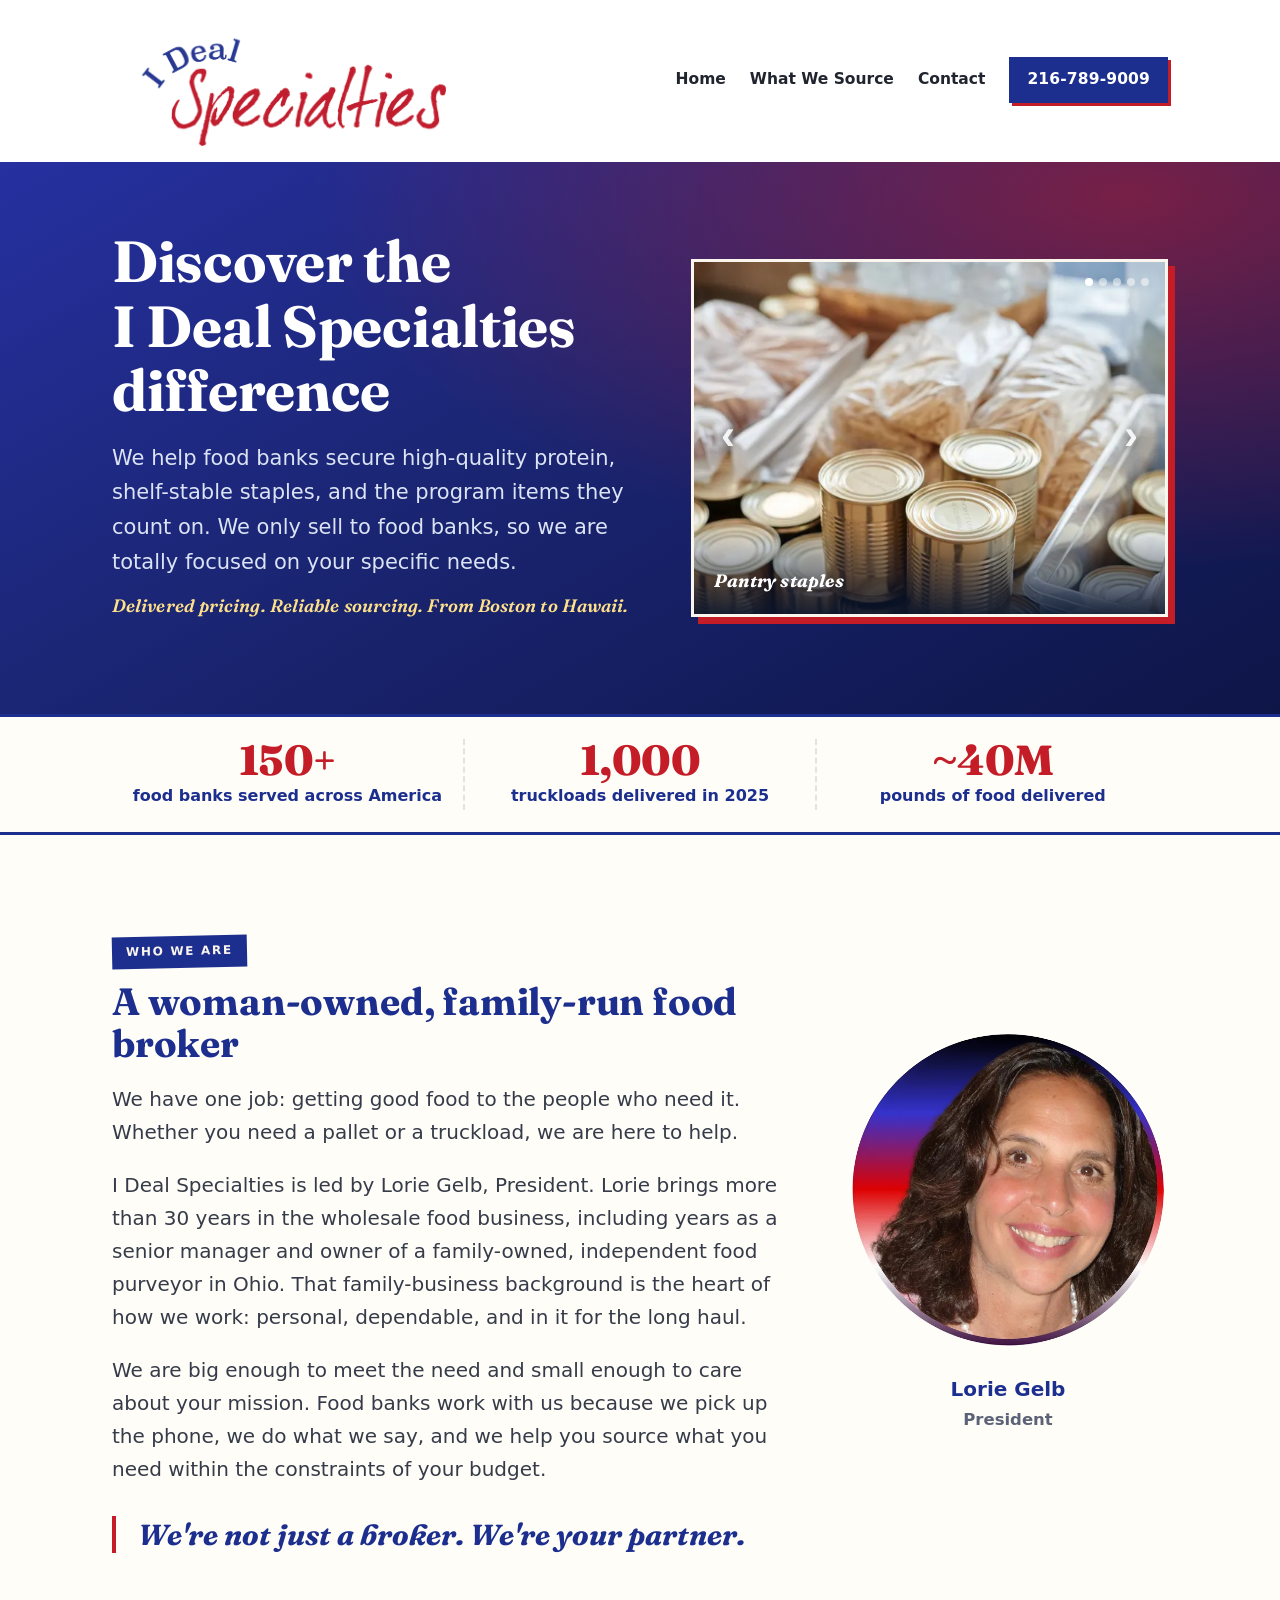
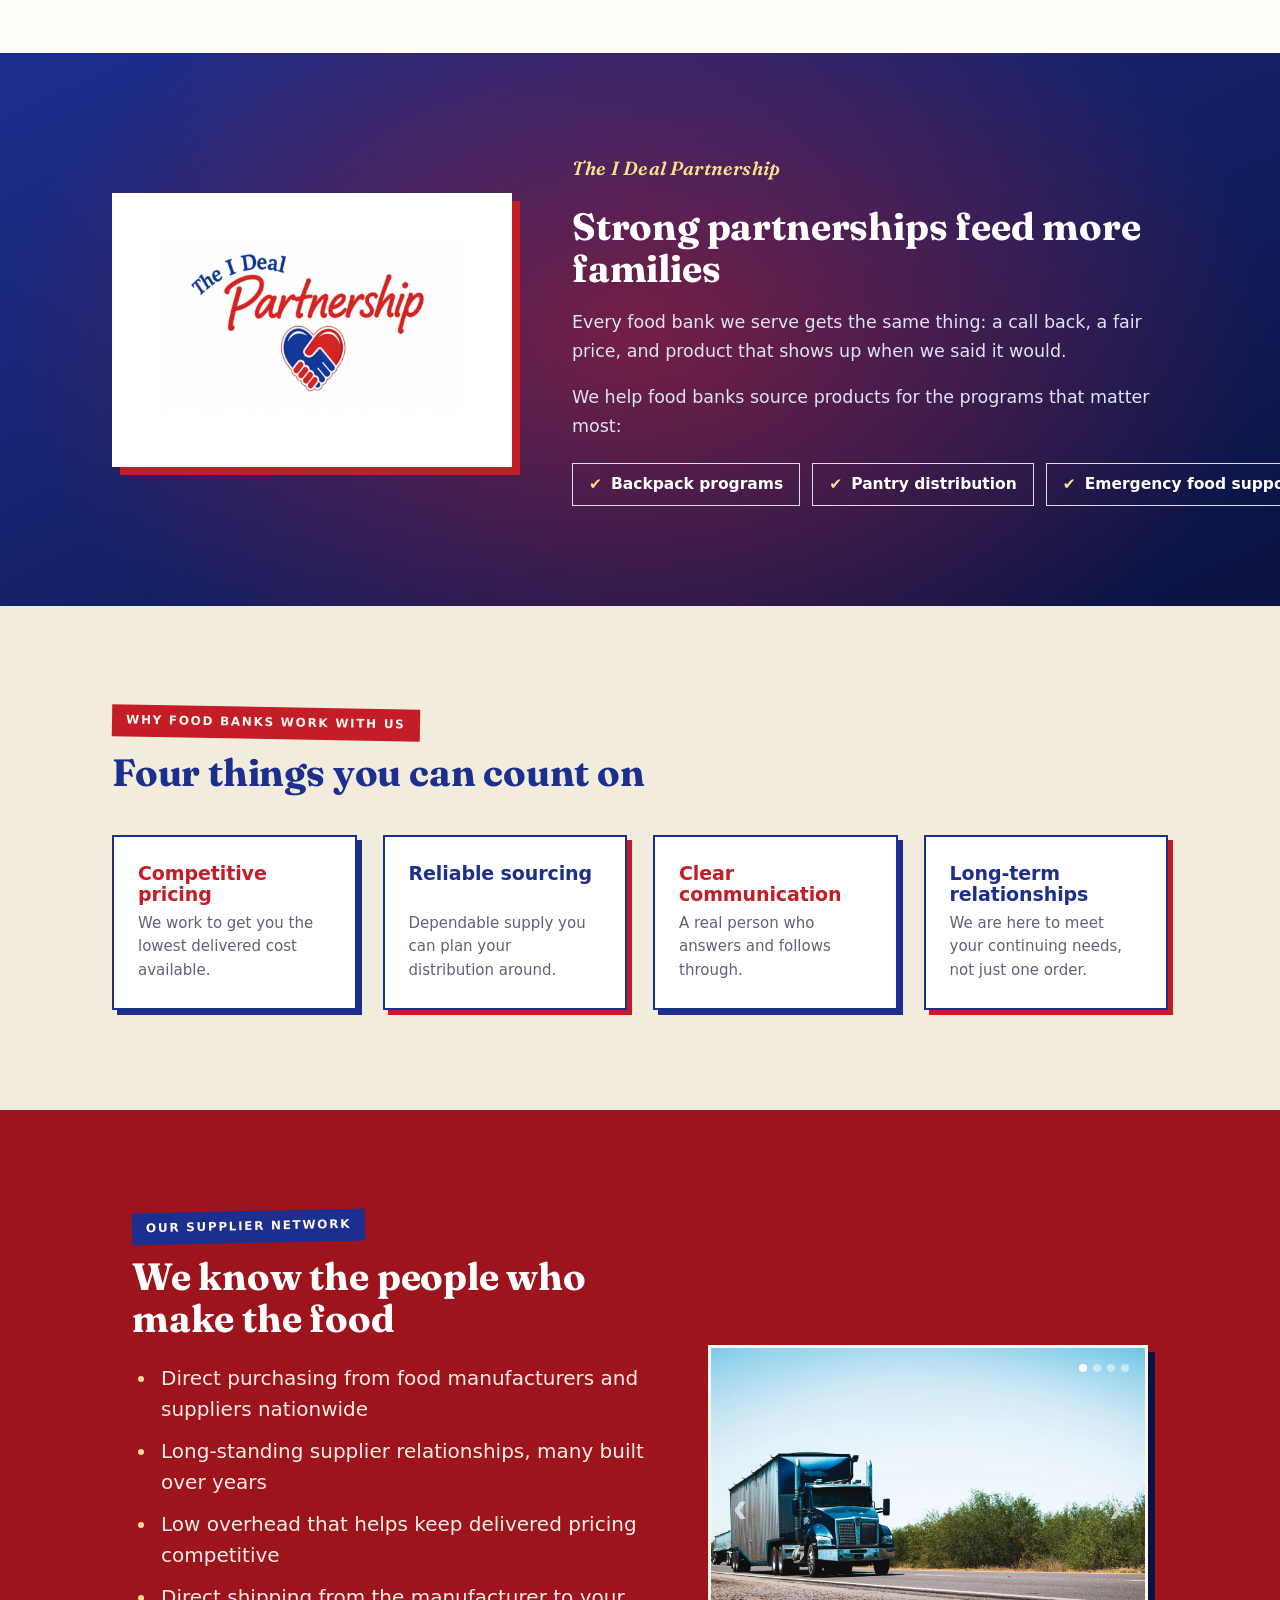
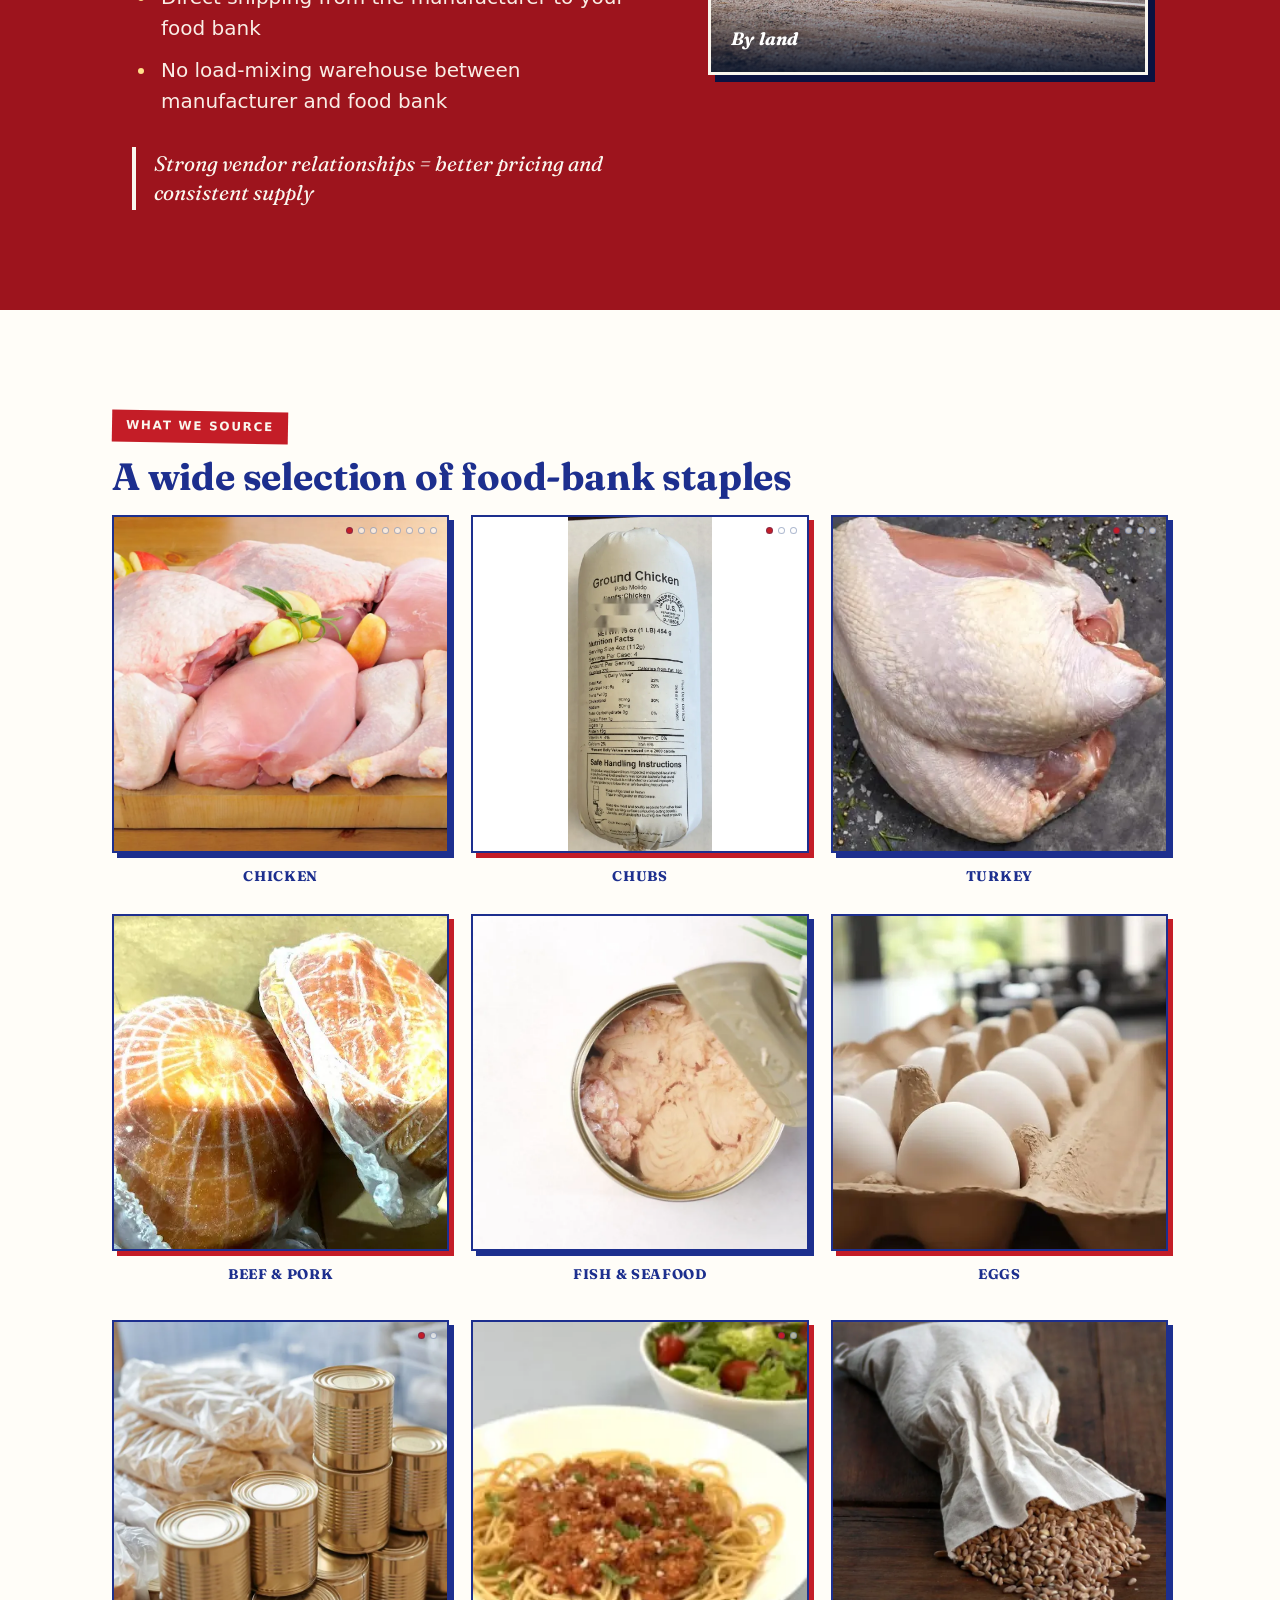
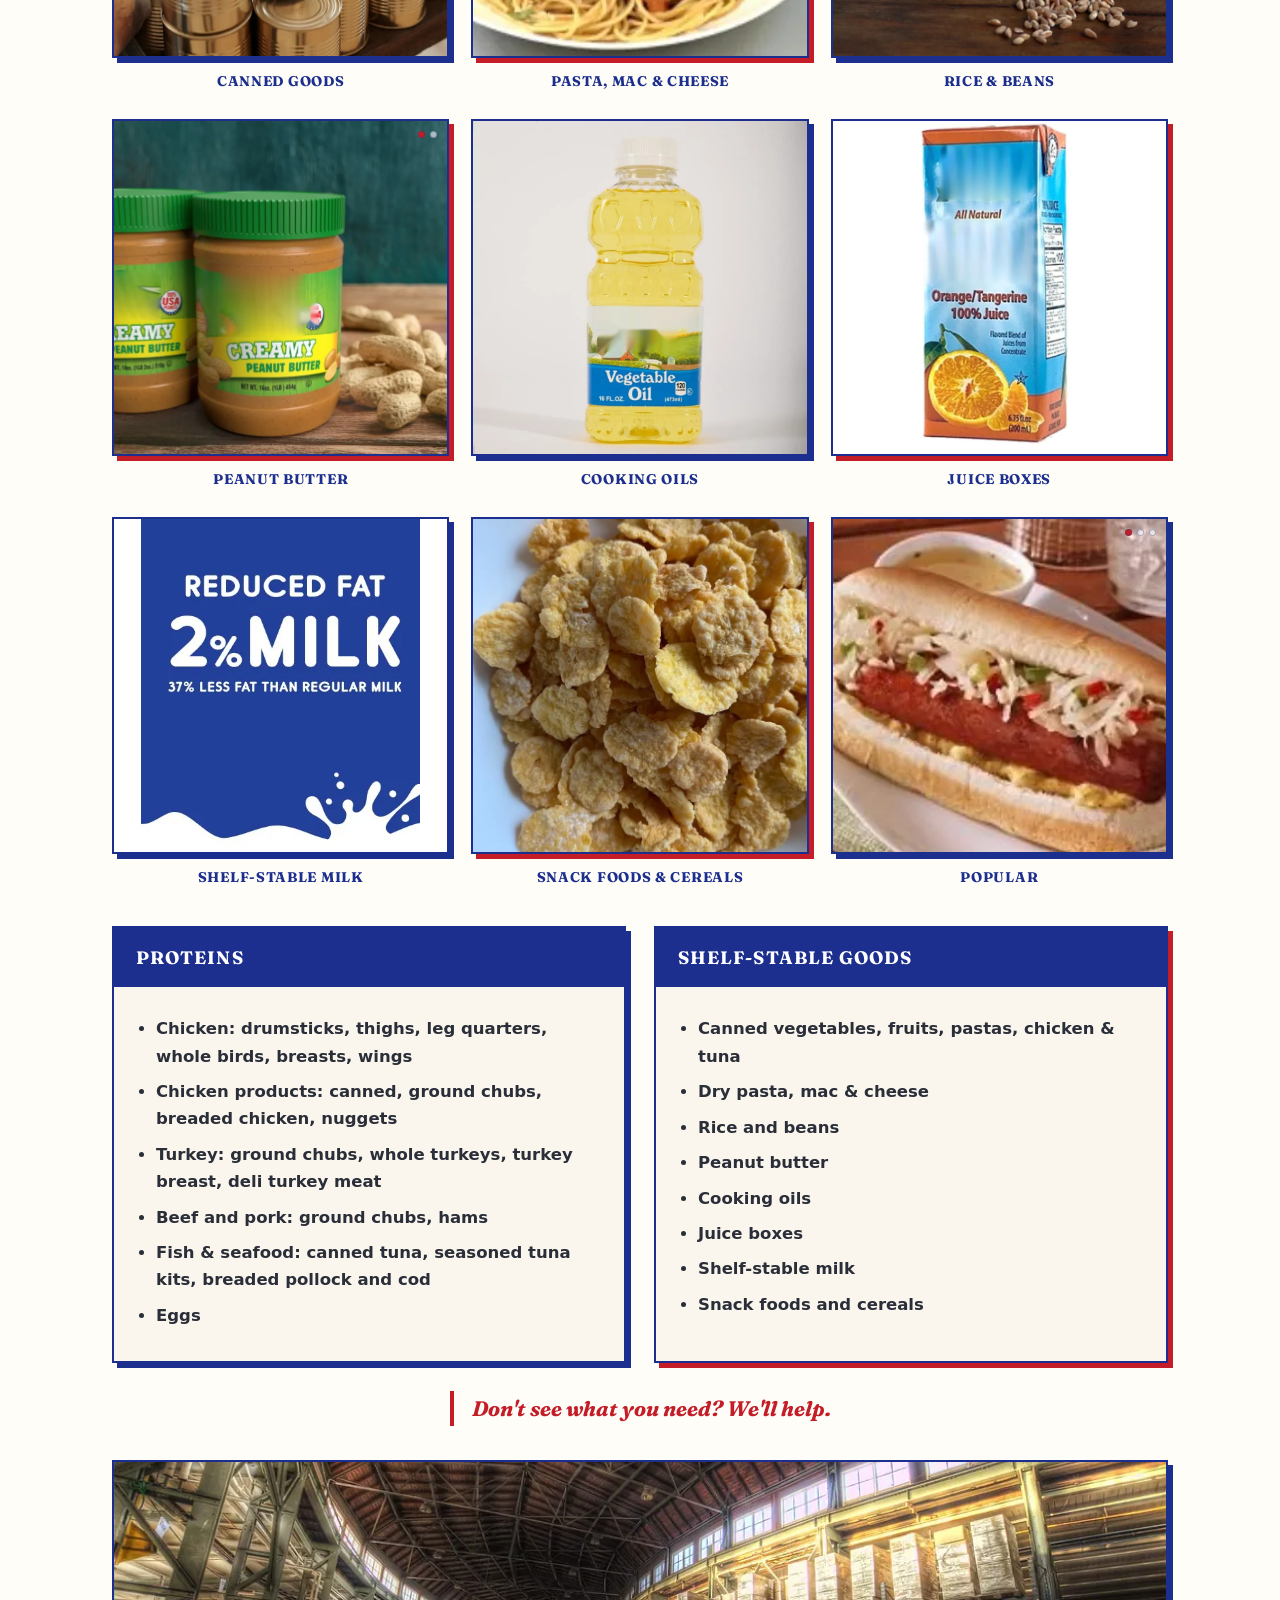
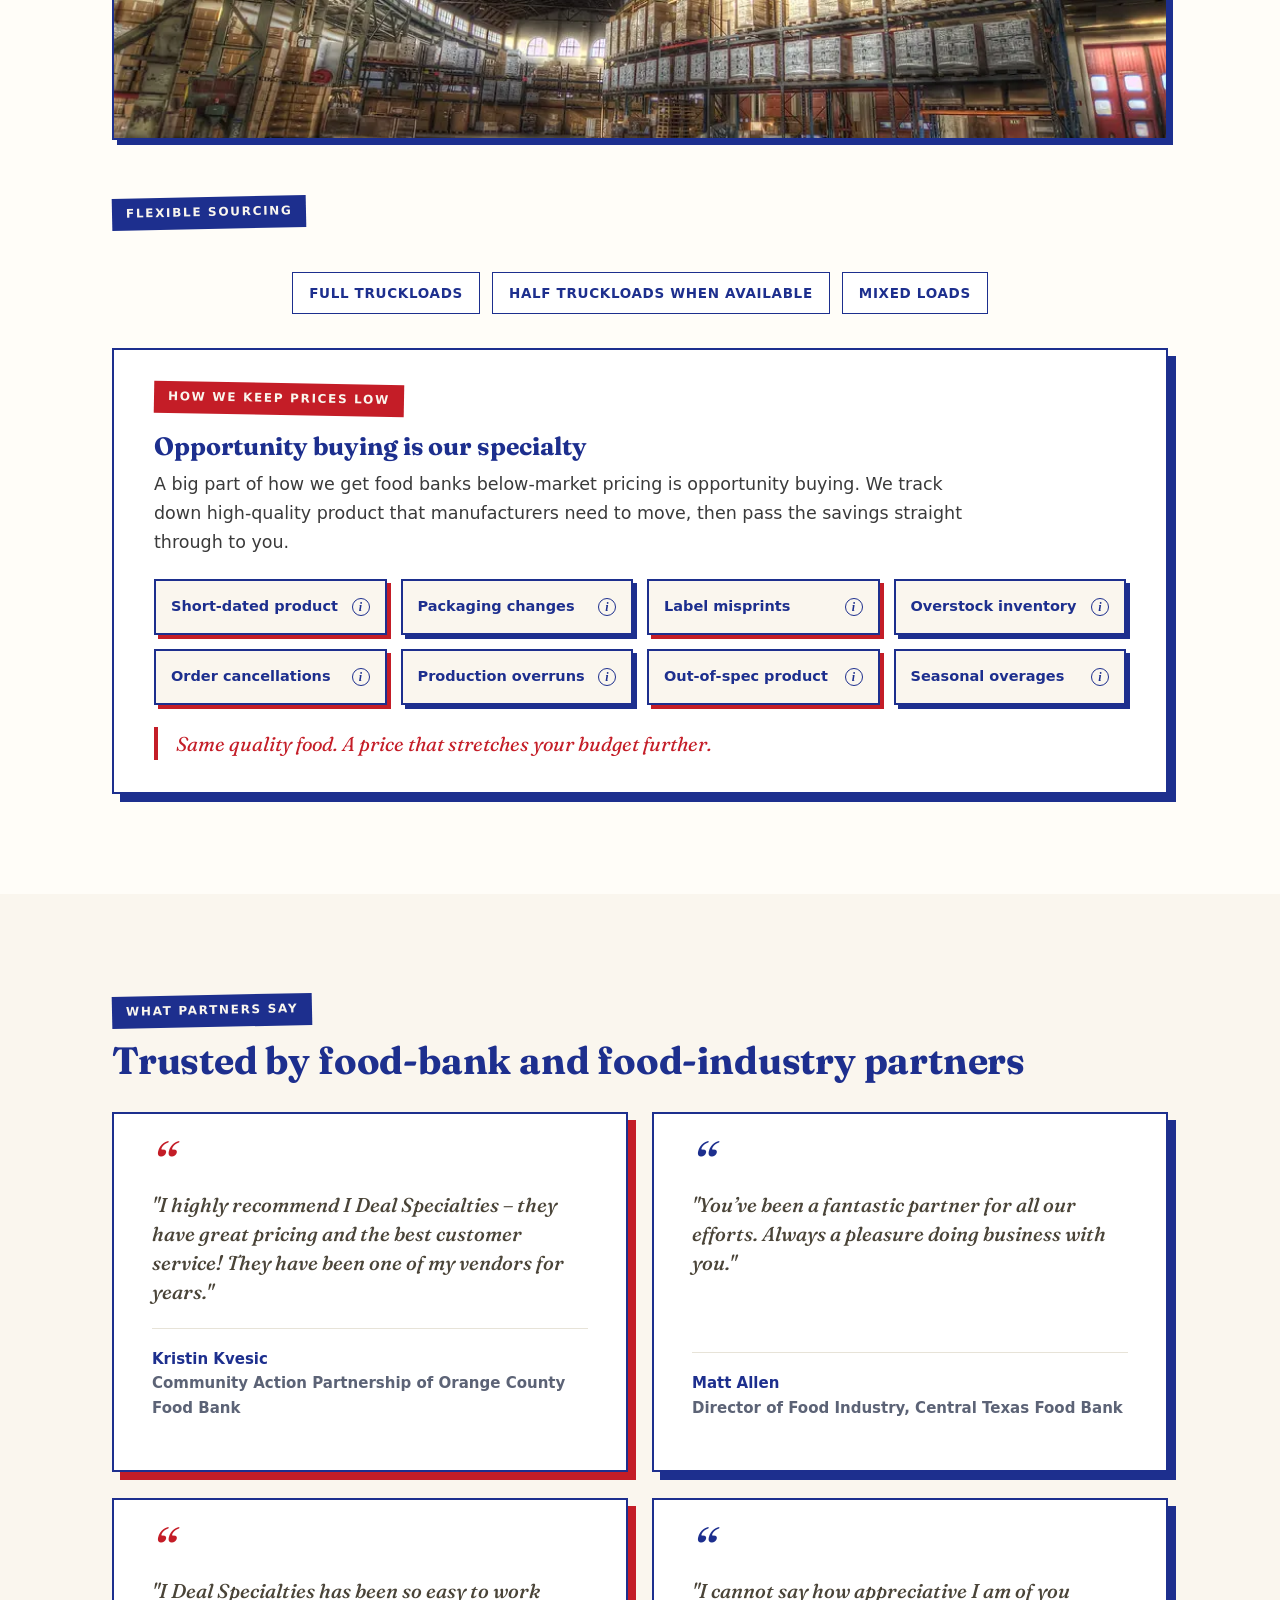
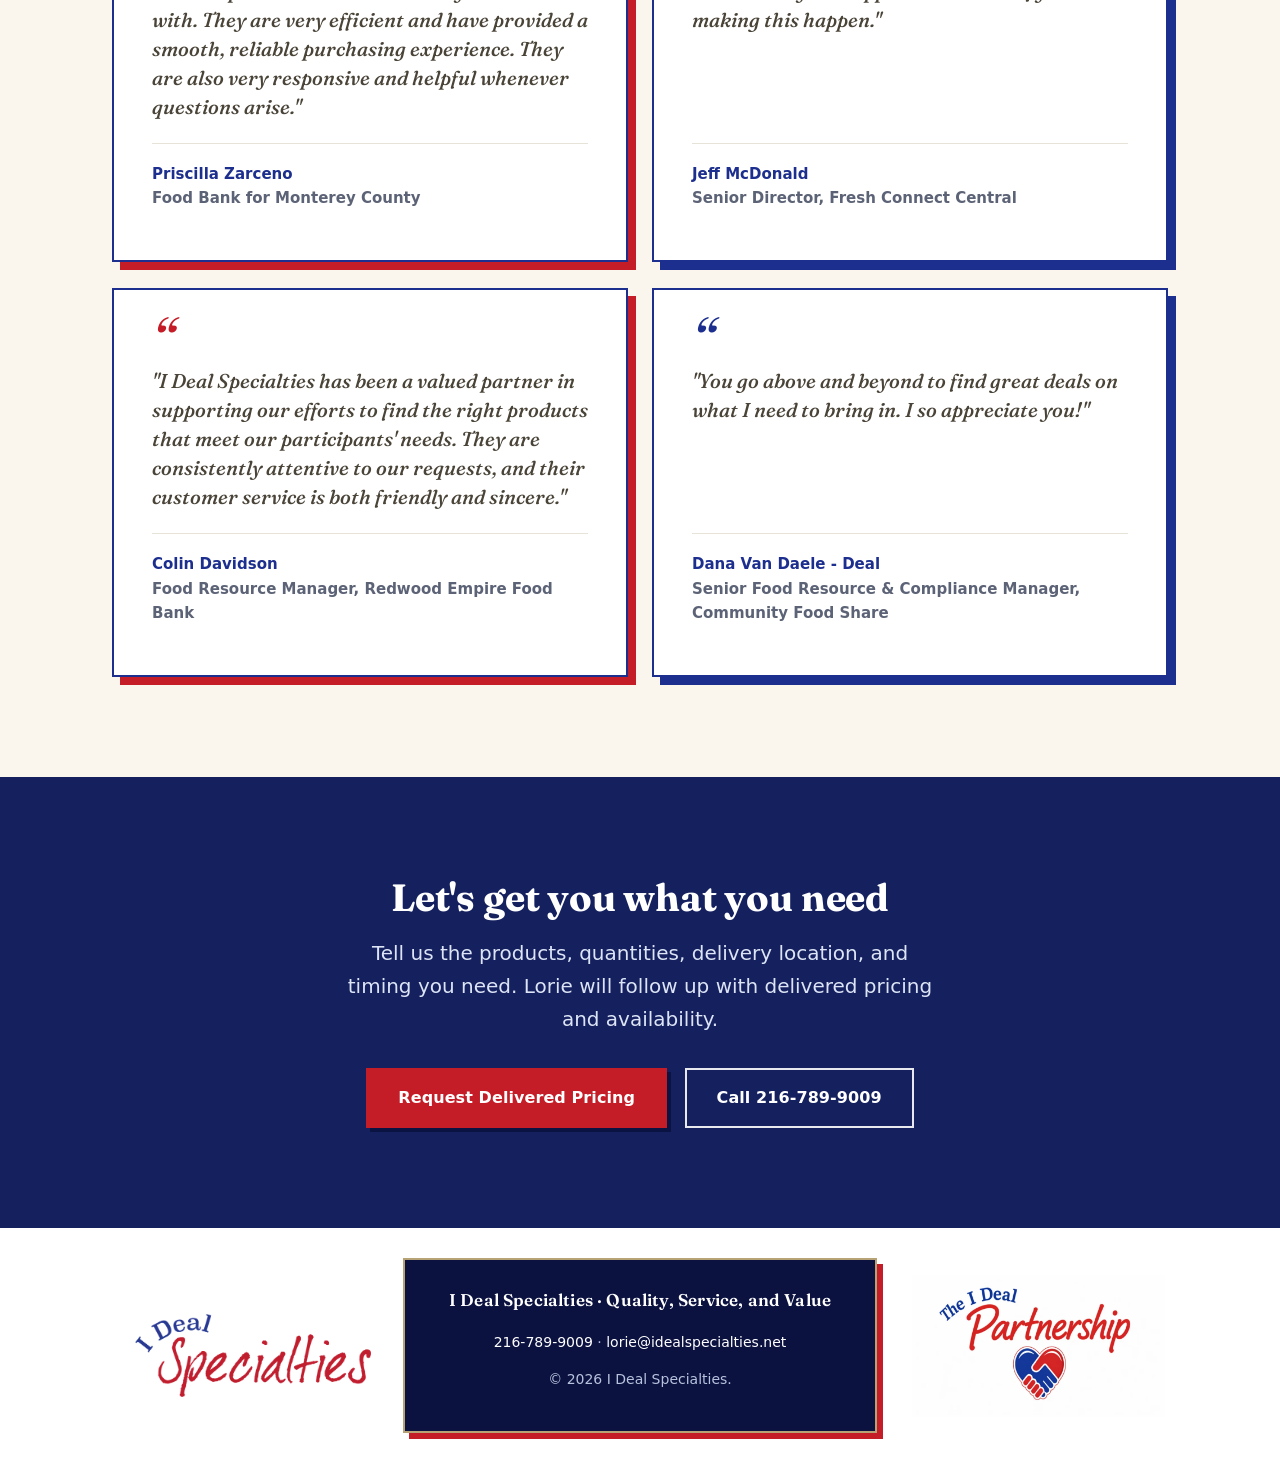
==== commit d94d7084: "Right-size above-fold images" ====
--- a/index.html
+++ b/index.html
@@ -36,7 +36,7 @@
 
   <!-- HEADER -->
   <header class="site-header">
-    <a class="logo" href="#"><img src="assets/logo.png" alt="I Deal Specialties"></a>
+    <a class="logo" href="#"><img src="assets/logo-body.webp" alt="I Deal Specialties"></a>
     <nav class="nav">
       <a href="#">Home</a>
       <a href="#source">What We Source</a>
@@ -58,7 +58,7 @@
       </div>
       <div class="hero-media">
         <div class="rotator">
-          <figure class="slide is-active"><img src="assets/stock/hero-pantry-staples.webp" alt="Canned goods and pantry staples" fetchpriority="high"><figcaption>Pantry staples</figcaption></figure>
+          <figure class="slide is-active"><img src="assets/stock/hero-pantry-staples.webp" srcset="assets/stock/hero-pantry-staples-640.webp 640w, assets/stock/hero-pantry-staples.webp 1200w" sizes="(max-width: 760px) calc(100vw - 54px), 50vw" alt="Canned goods and pantry staples" fetchpriority="high"><figcaption>Pantry staples</figcaption></figure>
           <figure class="slide"><img class="fit-contain" src="assets/food/whole-chicken.webp" alt="Whole chicken" loading="lazy"><figcaption>Whole chicken</figcaption></figure>
           <figure class="slide"><img class="fit-contain" src="assets/food/chicken-thighs.webp" alt="Chicken drumsticks tray" loading="lazy"><figcaption>Chicken drumsticks</figcaption></figure>
           <figure class="slide"><img src="assets/stock/rice.webp" alt="Rice" loading="lazy"><figcaption>Rice &amp; grains</figcaption></figure>
@@ -430,7 +430,7 @@
   <footer class="site-footer">
     <div class="wrap">
       <div class="footer-brand">
-        <img class="fb-logo" src="assets/logo.png" alt="I Deal Specialties" loading="lazy">
+        <img class="fb-logo" src="assets/logo-body.webp" alt="I Deal Specialties" loading="lazy">
         <div class="fb-text">
           <p class="tag">I Deal Specialties · Quality, Service, and Value</p>
           <p><a href="tel:2167899009">216-789-9009</a> · <a href="mailto:lorie@idealspecialties.net">lorie@idealspecialties.net</a></p>
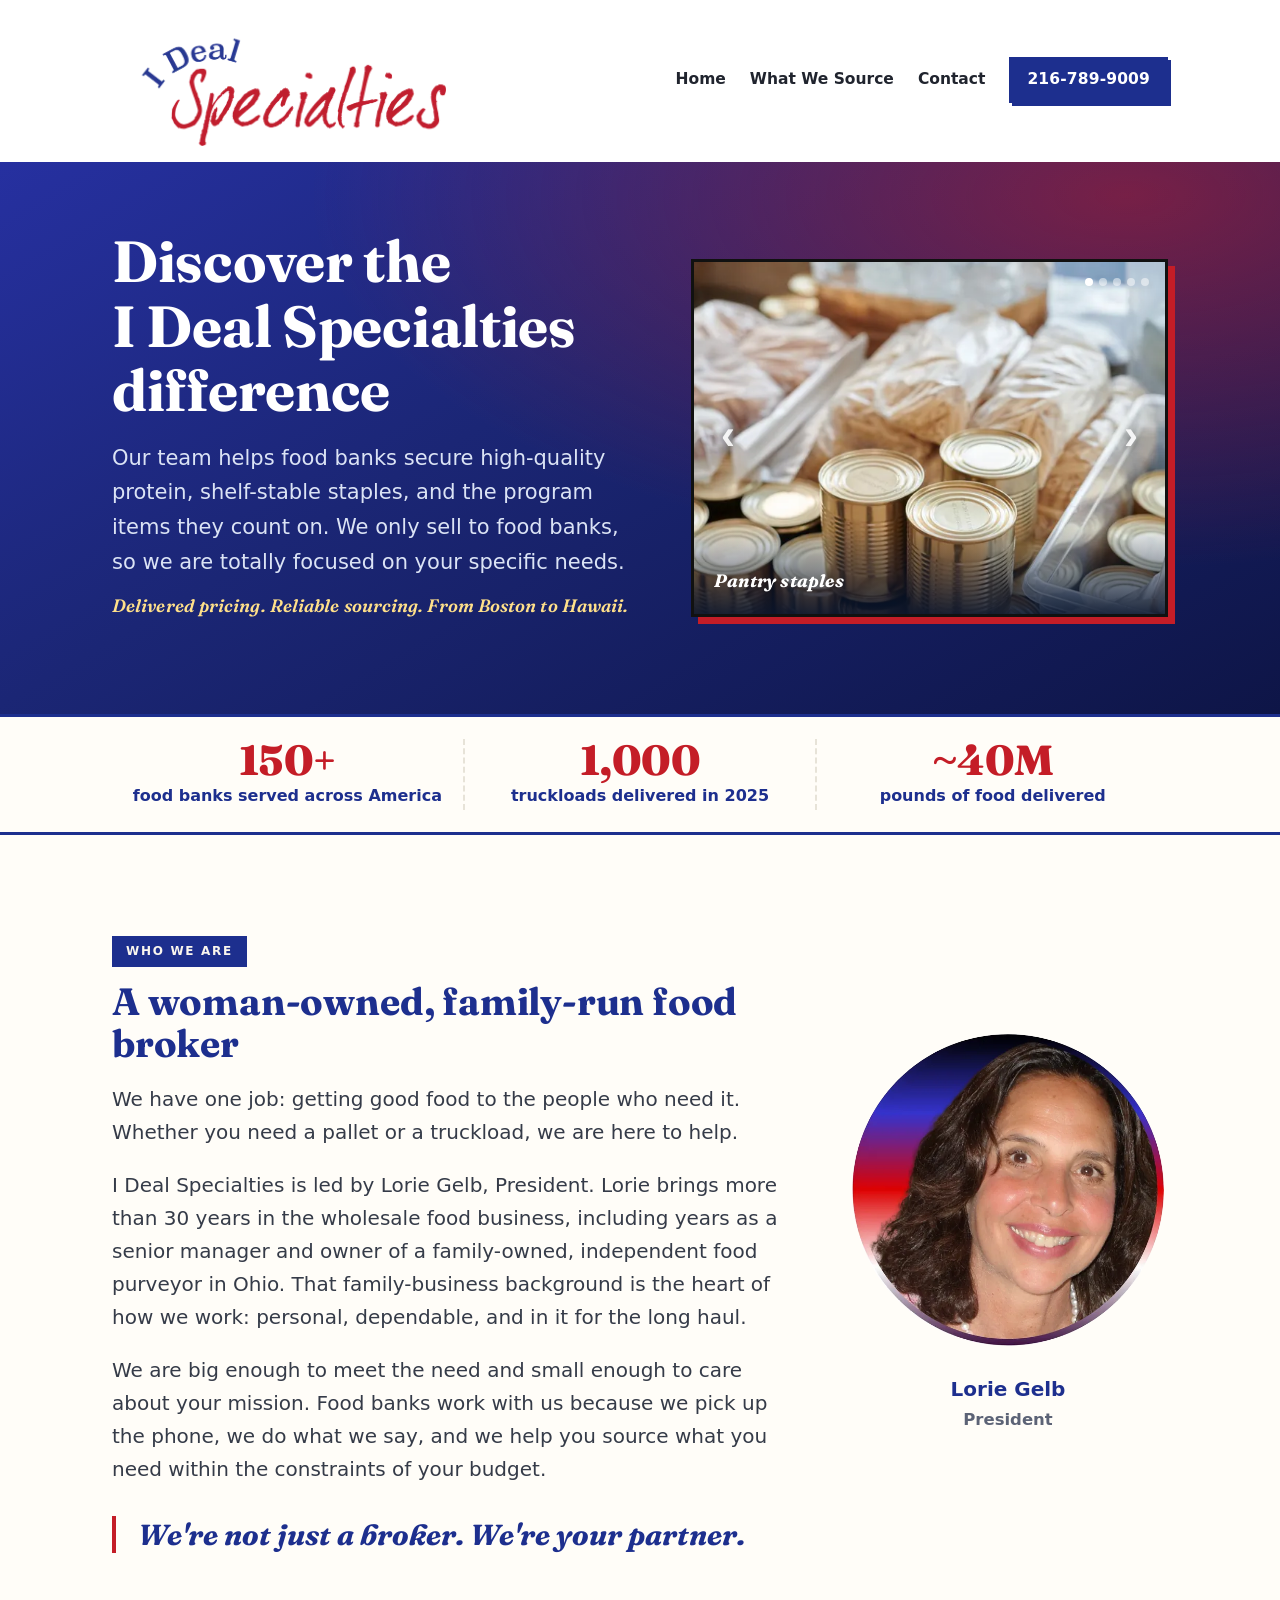
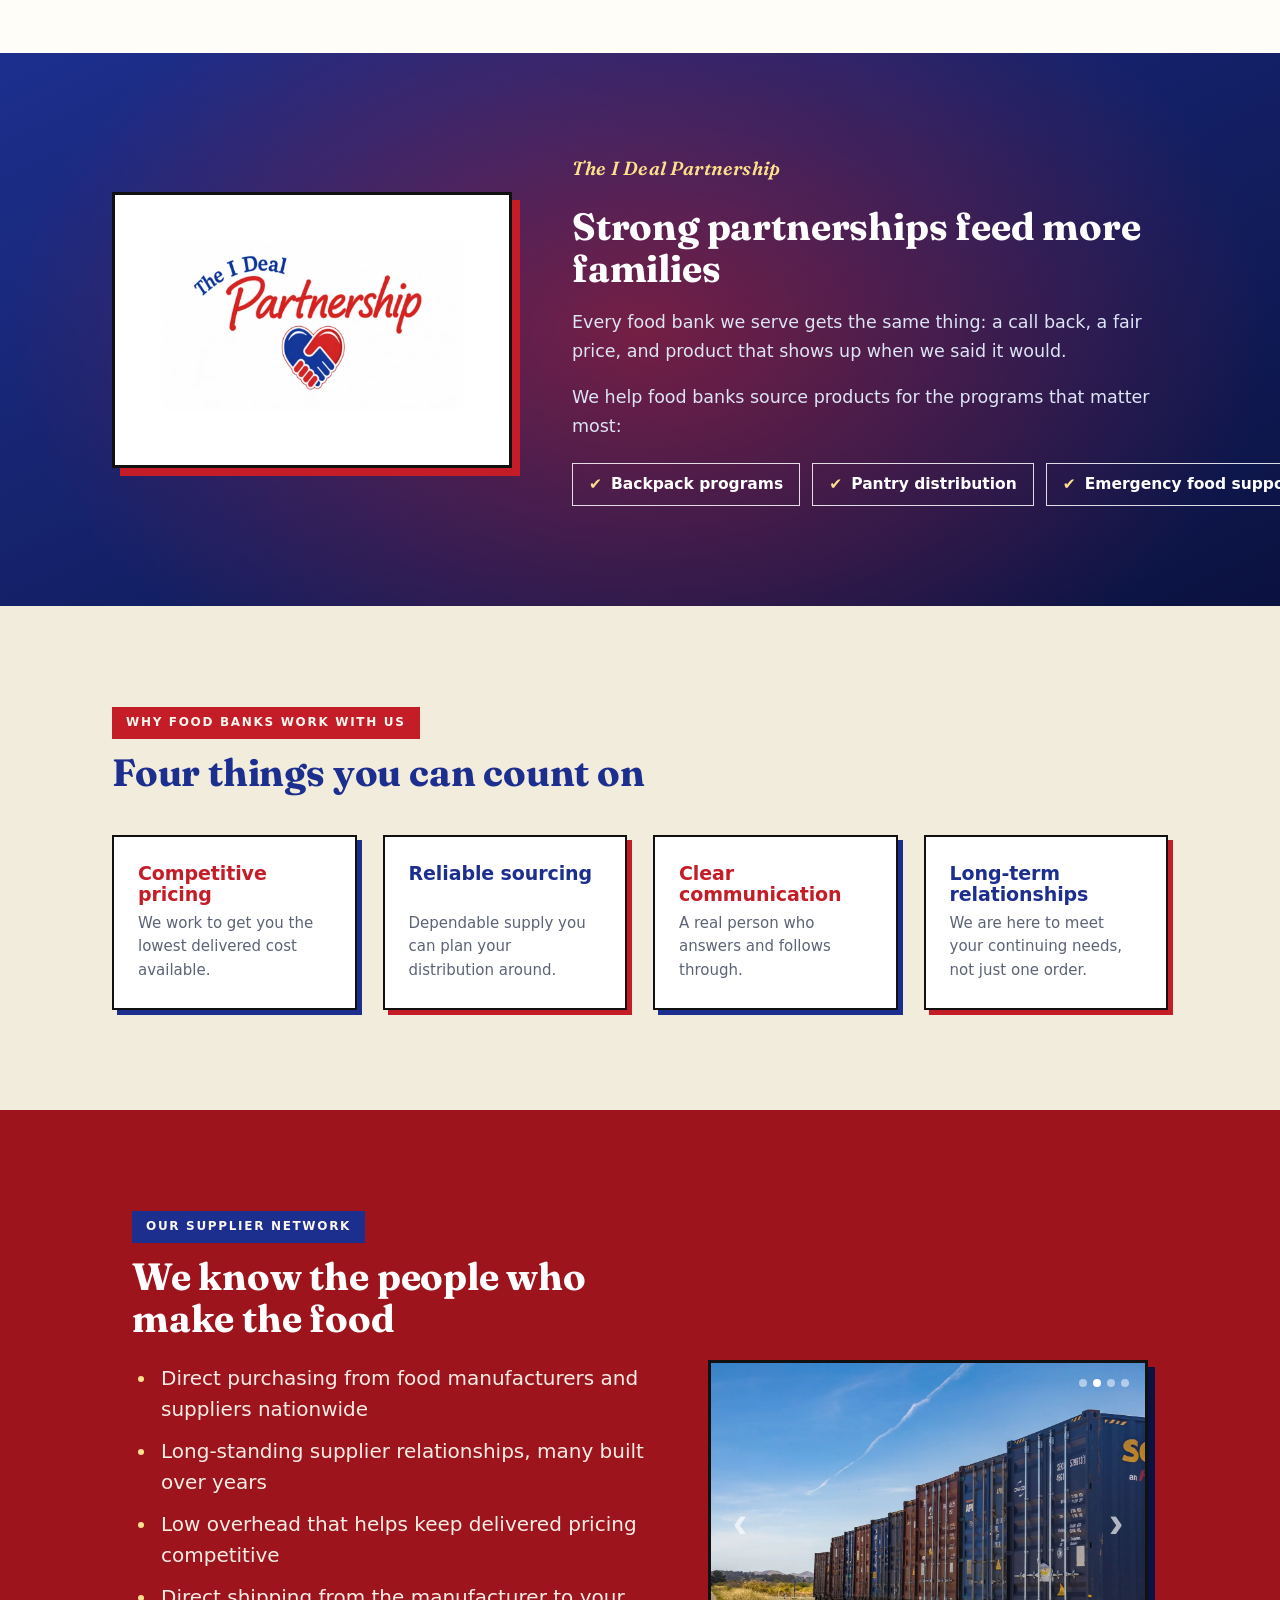
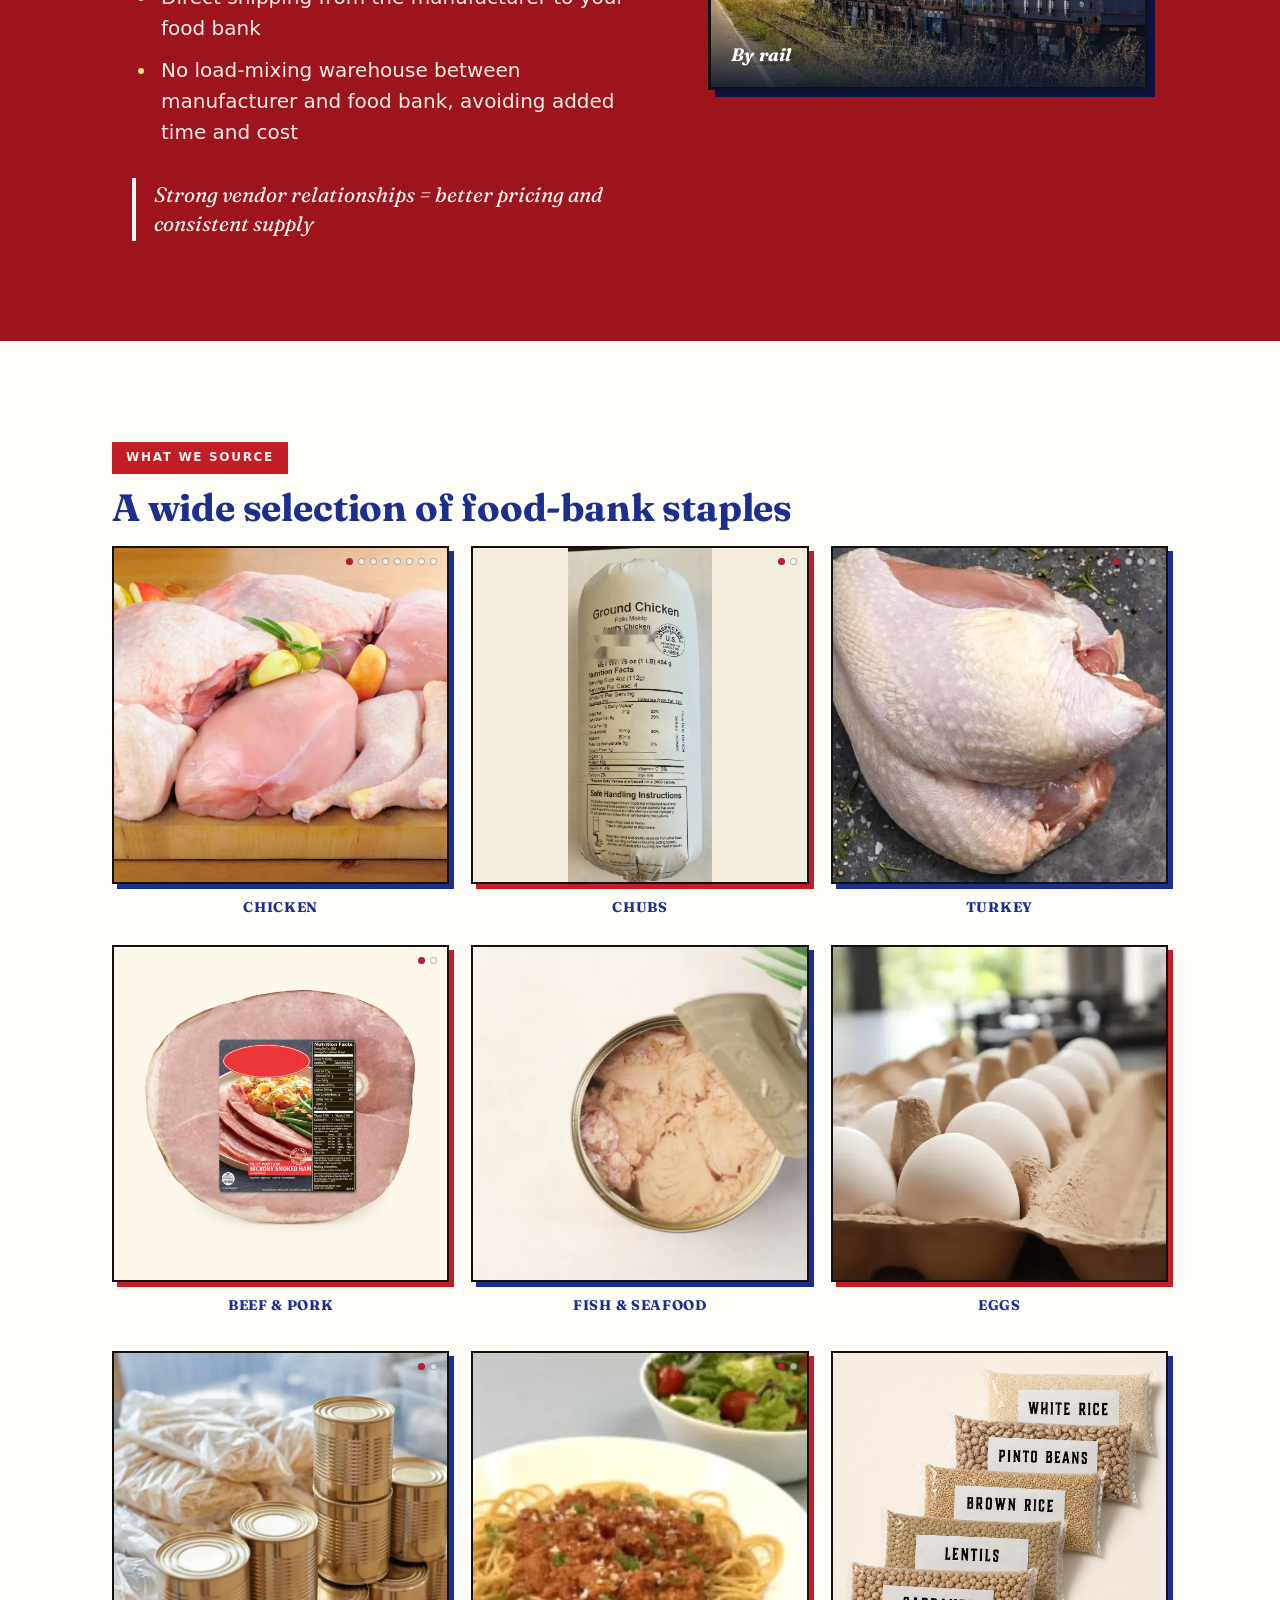
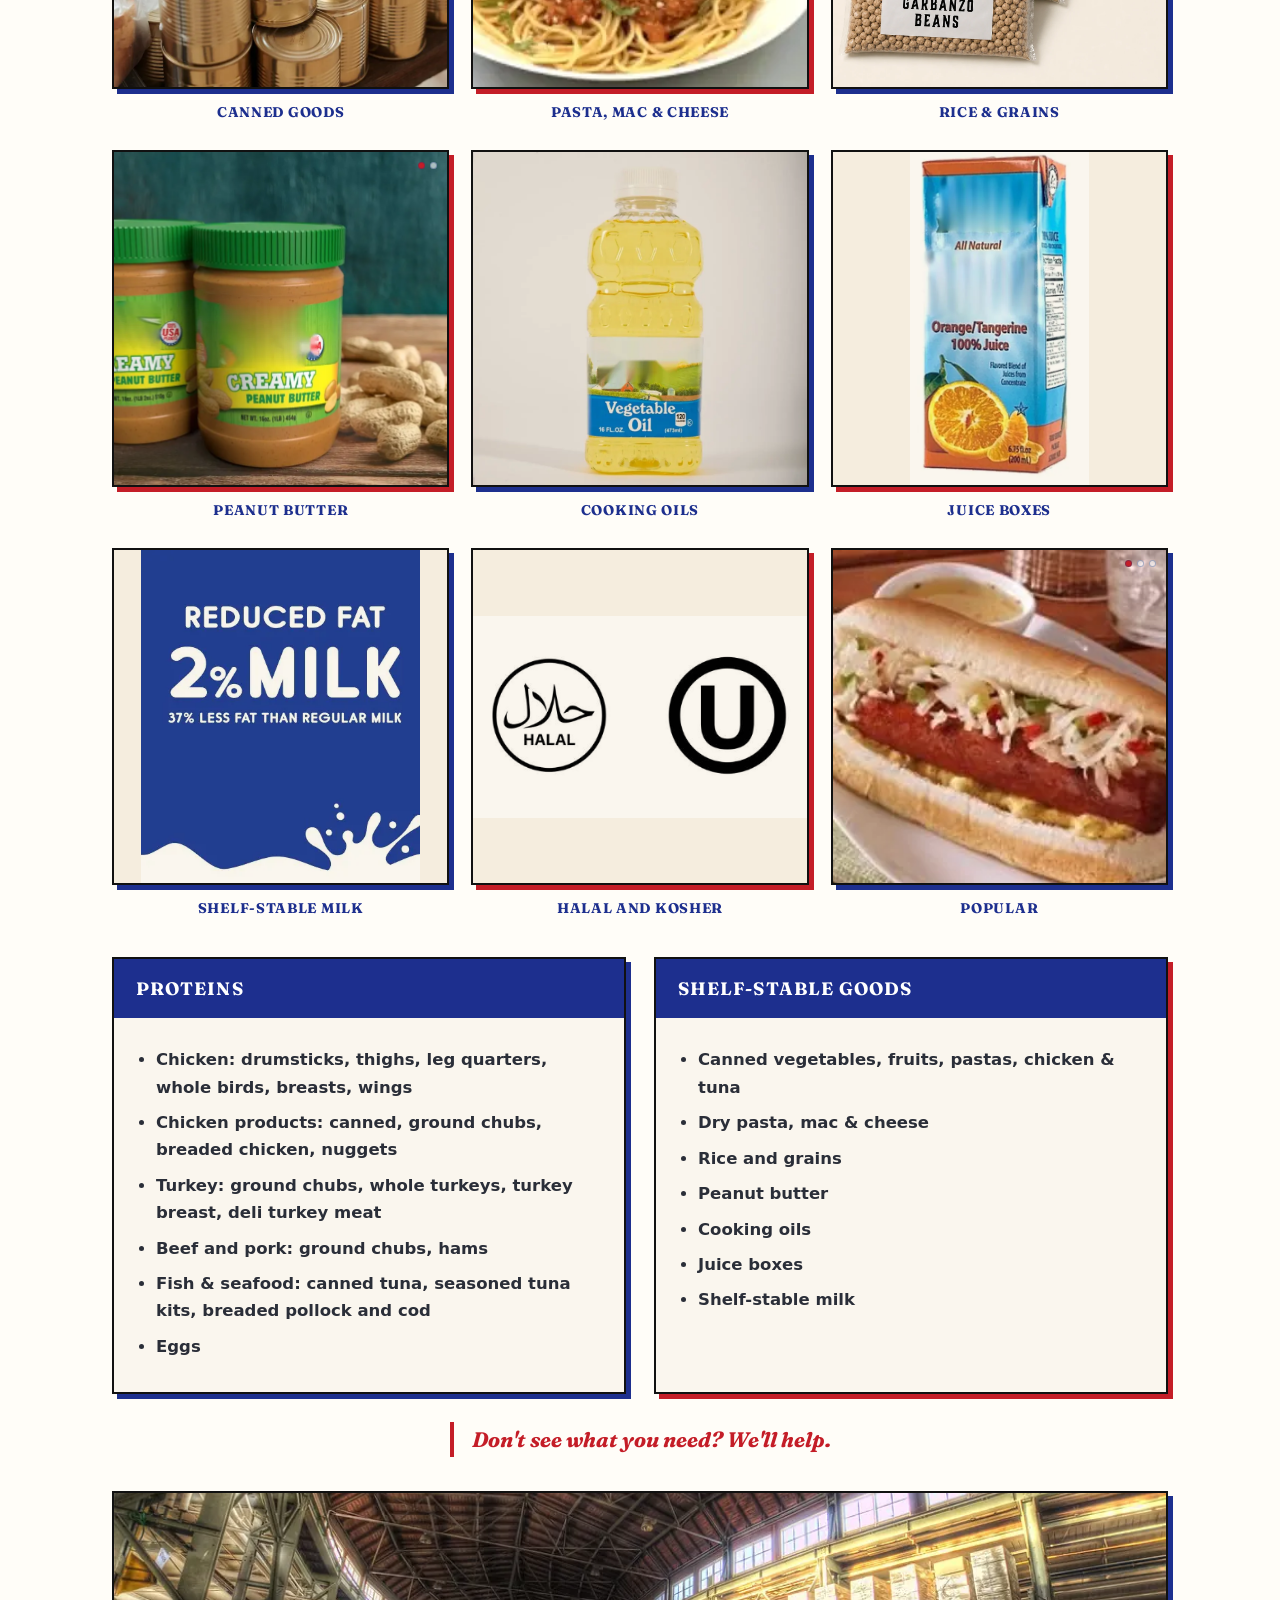
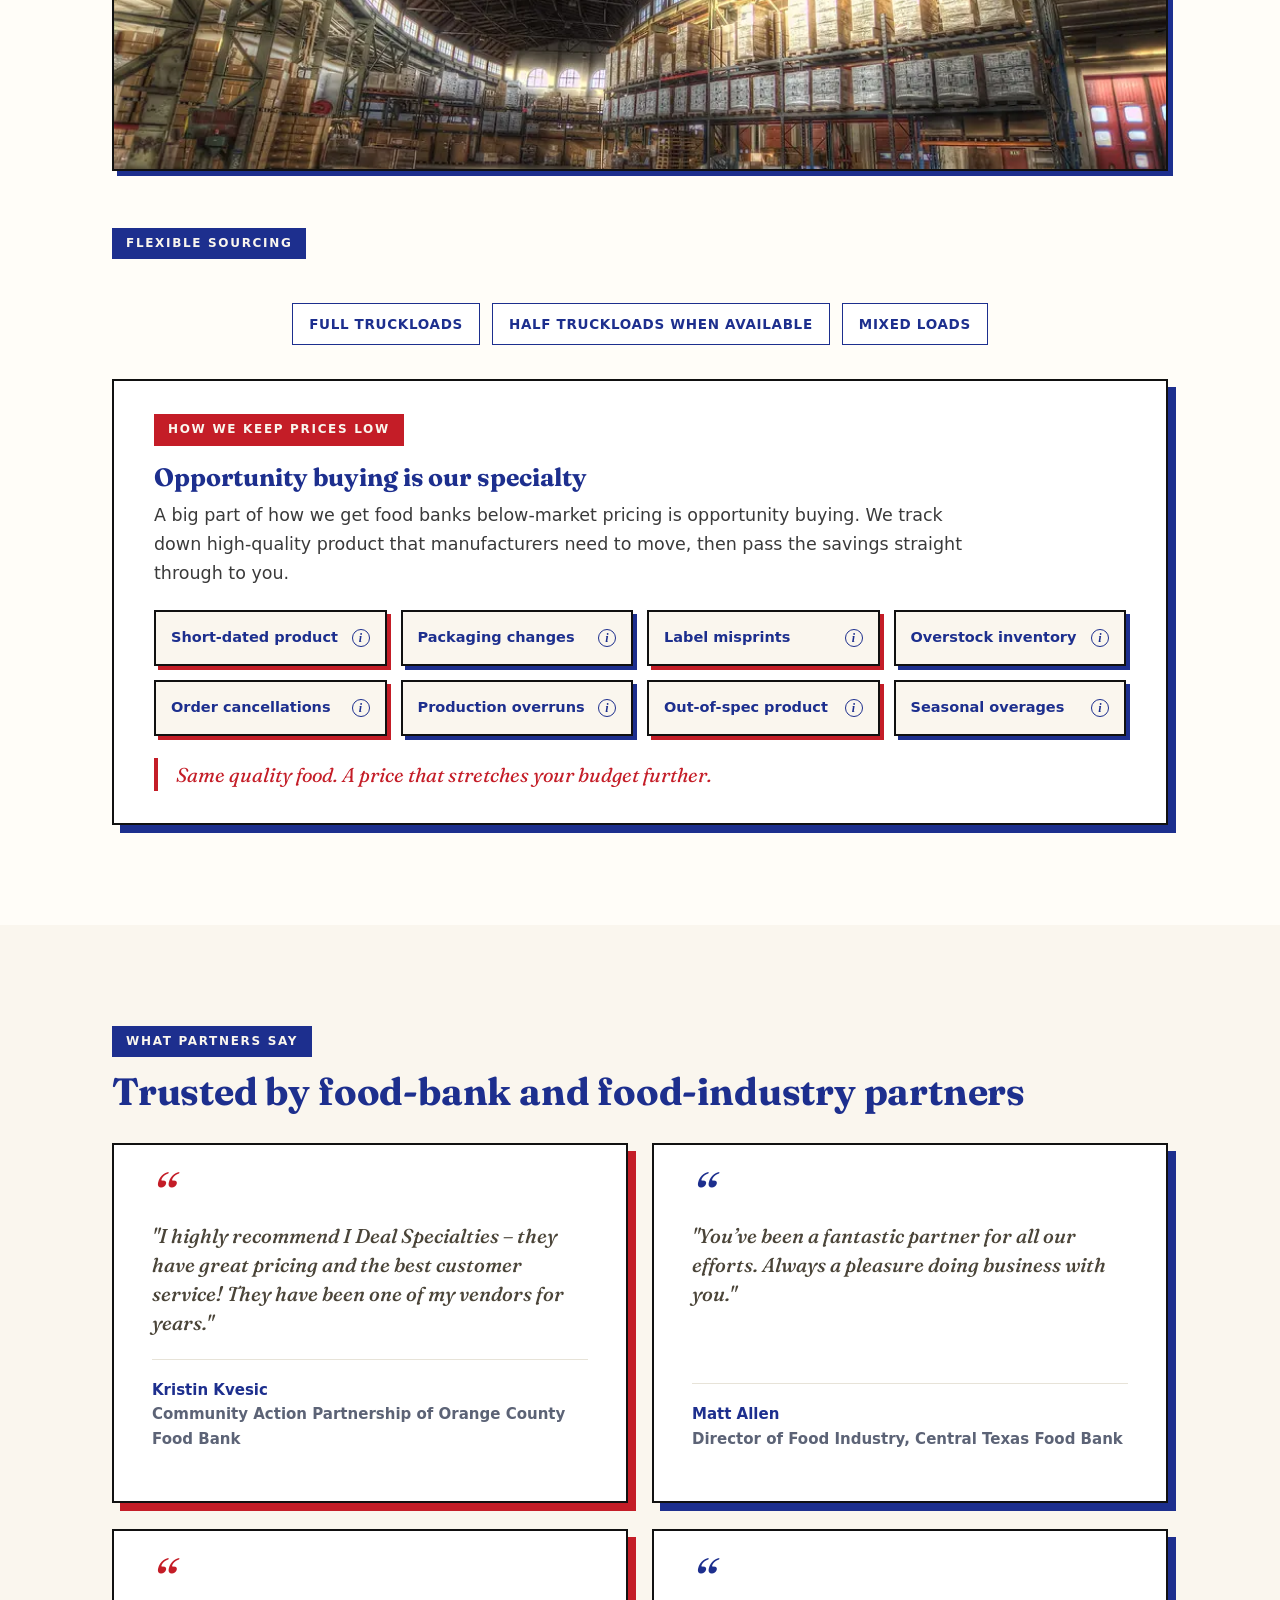
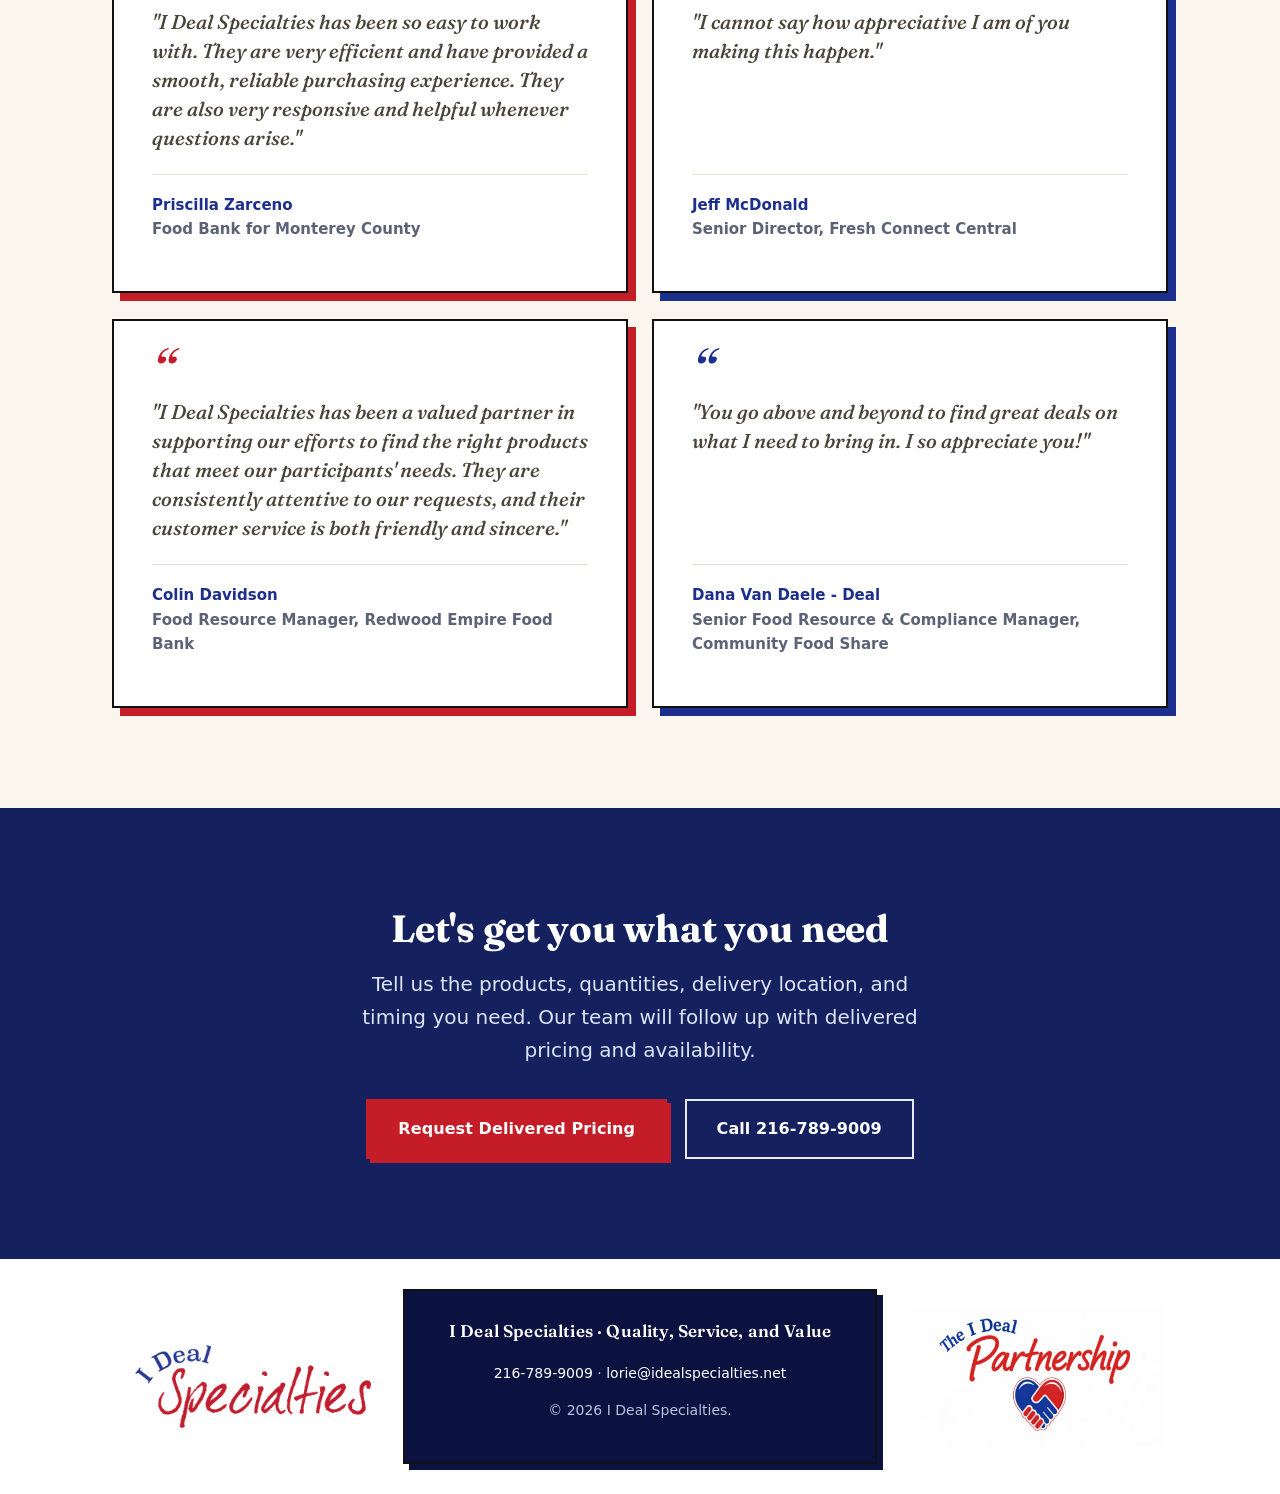
==== commit 458109b6: "Refine product gallery and mobile presentation" ====
--- a/index.html
+++ b/index.html
@@ -51,7 +51,7 @@
     <div class="hero-inner">
       <div class="hero-copy">
         <h1>Discover the <span class="brandname">I Deal Specialties</span> difference</h1>
-        <p class="subhead">We help food banks secure high-quality protein, shelf-stable
+        <p class="subhead">Our team helps food banks secure high-quality protein, shelf-stable
           staples, and the program items they count on. We only sell to food banks, so we
           are totally focused on your specific needs.</p>
         <p class="trustline">Delivered pricing. Reliable sourcing. From Boston to Hawaii.</p>
@@ -152,7 +152,7 @@
           <li>Long-standing supplier relationships, many built over years</li>
           <li>Low overhead that helps keep delivered pricing competitive</li>
           <li>Direct shipping from the manufacturer to your food bank</li>
-          <li>No load-mixing warehouse between manufacturer and food bank</li>
+          <li>No load-mixing warehouse between manufacturer and food bank, avoiding added time and cost</li>
         </ul>
         <p class="vendor-eq">Strong vendor relationships = better pricing and consistent supply</p>
       </div>
@@ -191,7 +191,6 @@
         <div class="fg-panel">
           <div class="fg-frame" role="button" tabindex="0" aria-label="Chub photos">
             <img class="fg-slide fit-contain is-active" src="assets/food/ground-chicken.webp" alt="Ground chicken chub" loading="lazy">
-            <img class="fg-slide fit-contain" src="assets/food/ground-beef.webp" alt="Ground beef chub, 80 percent lean" loading="lazy">
             <img class="fg-slide fit-contain" src="assets/food/ground-turkey.webp" alt="Ground turkey chub" loading="lazy">
             <div class="fg-dots" aria-hidden="true"></div>
           </div>
@@ -208,14 +207,16 @@
           <p class="fg-cap">Turkey</p>
         </div>
         <div class="fg-panel">
+          <div class="fg-frame" role="button" tabindex="0" aria-label="Beef and pork photos">
+            <img class="fg-slide is-active" src="assets/food/ham-packaged-redacted.webp" alt="Packaged smoked ham with unbranded red label" loading="lazy">
+            <img class="fg-slide fit-contain" src="assets/food/ground-beef.webp" alt="Ground beef chub, 80 percent lean" loading="lazy">
+            <div class="fg-dots" aria-hidden="true"></div>
+          </div>
+          <p class="fg-cap">Beef &amp; pork</p>
+        </div>
+        <div class="fg-panel">
           <div class="fg-frame">
-            <img class="fg-slide is-active" src="assets/food/hams.webp" alt="Netted hams in a case" loading="lazy">
-          </div>
-          <p class="fg-cap">Beef &amp; pork</p>
-        </div>
-        <div class="fg-panel">
-          <div class="fg-frame">
-            <img class="fg-slide is-active" src="assets/food/tuna-open-can.webp" alt="Open can of chunk tuna" loading="lazy">
+            <img class="fg-slide cream-bg is-active" src="assets/food/tuna-open-can.webp" alt="Open can of chunk tuna" loading="lazy">
           </div>
           <p class="fg-cap">Fish &amp; seafood</p>
         </div>
@@ -238,16 +239,16 @@
         <div class="fg-panel">
           <div class="fg-frame" role="button" tabindex="0" aria-label="Pasta and sauce photos">
             <img class="fg-slide is-active" src="assets/food/spaghetti-sauce.webp" alt="Spaghetti with meat sauce" loading="lazy">
-            <img class="fg-slide" src="assets/food/sauce-bulk.webp" alt="Bulk bags of sauce in a case" loading="lazy">
+            <img class="fg-slide cream-bg" src="assets/food/sauce-bulk.webp" alt="Bulk bags of sauce in a case" loading="lazy">
             <div class="fg-dots" aria-hidden="true"></div>
           </div>
           <p class="fg-cap">Pasta, mac &amp; cheese</p>
         </div>
         <div class="fg-panel">
           <div class="fg-frame">
-            <img class="fg-slide is-active" src="assets/stock/rice-bag.webp" alt="Bagged rice" loading="lazy">
-          </div>
-          <p class="fg-cap">Rice &amp; beans</p>
+            <img class="fg-slide is-active" src="assets/food/rice-beans-composite.webp" alt="Overlapping bags of garbanzo beans, lentils, brown rice, pinto beans, and white rice" loading="lazy">
+          </div>
+          <p class="fg-cap">Rice &amp; grains</p>
         </div>
         <div class="fg-panel">
           <div class="fg-frame" role="button" tabindex="0" aria-label="Peanut butter photos">
@@ -259,7 +260,7 @@
         </div>
         <div class="fg-panel">
           <div class="fg-frame">
-            <img class="fg-slide is-active" src="assets/food/vegetable-oil.webp" alt="Bottle of vegetable oil" loading="lazy">
+            <img class="fg-slide cream-bg is-active" src="assets/food/vegetable-oil.webp" alt="Bottle of vegetable oil" loading="lazy">
           </div>
           <p class="fg-cap">Cooking oils</p>
         </div>
@@ -277,15 +278,15 @@
         </div>
         <div class="fg-panel">
           <div class="fg-frame">
-            <img class="fg-slide is-active" src="assets/stock/cornflakes.webp" alt="Bowl of corn flakes cereal" loading="lazy">
-          </div>
-          <p class="fg-cap">Snack foods &amp; cereals</p>
+            <img class="fg-slide fit-contain is-active" src="assets/food/halal-kosher.png" alt="Halal and kosher certification symbols" loading="lazy">
+          </div>
+          <p class="fg-cap">Halal and Kosher</p>
         </div>
         <div class="fg-panel">
           <div class="fg-frame" role="button" tabindex="0" aria-label="Popular items photos">
             <img class="fg-slide is-active" src="assets/food/hot-dog.webp" alt="All-beef hot dog on a bun" loading="lazy">
             <img class="fg-slide" src="assets/food/tacos.webp" alt="Taco salad bowl with ground meat" loading="lazy">
-            <img class="fg-slide" src="assets/food/ramen-24pk.webp" alt="24-pack tray of low-sodium chicken ramen" loading="lazy">
+            <img class="fg-slide cream-bg" src="assets/food/ramen-24pk.webp" alt="24-pack tray of low-sodium chicken ramen" loading="lazy">
             <div class="fg-dots" aria-hidden="true"></div>
           </div>
           <p class="fg-cap">Popular</p>
@@ -308,12 +309,11 @@
           <ul>
             <li>Canned vegetables, fruits, pastas, chicken &amp; tuna</li>
             <li>Dry pasta, mac &amp; cheese</li>
-            <li>Rice and beans</li>
+            <li>Rice and grains</li>
             <li>Peanut butter</li>
             <li>Cooking oils</li>
             <li>Juice boxes</li>
             <li>Shelf-stable milk</li>
-            <li>Snack foods and cereals</li>
           </ul>
         </div>
       </div>
@@ -417,7 +417,7 @@
   <section class="block cta">
     <div class="wrap">
       <h2>Let's get you what you need</h2>
-      <p>Tell us the products, quantities, delivery location, and timing you need. Lorie will
+      <p>Tell us the products, quantities, delivery location, and timing you need. Our team will
         follow up with delivered pricing and availability.</p>
       <a class="btn btn-primary" href="mailto:lorie@idealspecialties.net?subject=Pricing%20request">Request Delivered Pricing</a>
       <a class="btn btn-secondary" href="tel:2167899009">Call 216-789-9009</a>
--- a/americana.css
+++ b/americana.css
@@ -5,6 +5,7 @@
   --cream-2: #f2ecdd;           /* warmer alternating band */
   --shadow-navy: 5px 5px 0 var(--navy);
   --shadow-red: 5px 5px 0 var(--red);
+  --box-outline: #111;
 }
 
 /* ---------- type ---------- */
@@ -15,32 +16,33 @@
 /* ---------- stamp eyebrows (replace the floating red label + dash) ---------- */
 .eyebrow {
   display: inline-block; background: var(--navy); color: var(--cream);
-  padding: 6px 14px; transform: rotate(-1.2deg);
+  padding: 6px 14px; transform: none;
   letter-spacing: .14em; font-size: 12px; margin-bottom: 1.1em;
 }
 .eyebrow::before { display: none; }
-.block.alt .eyebrow, #source .eyebrow { background: var(--red); transform: rotate(1deg); }
+.block.alt .eyebrow, #source .eyebrow { background: var(--red); transform: none; }
 
 /* ---------- buttons: square, hard offset, no lift-and-glow ---------- */
 .btn { border-radius: 0; transition: transform .12s ease, box-shadow .12s ease, background .12s ease; }
-.btn-primary { box-shadow: 4px 4px 0 rgba(11,18,64,.9); }
-.btn-primary:hover { transform: translate(-1px,-1px); box-shadow: 6px 6px 0 rgba(11,18,64,.9);
+.btn-primary { box-shadow: 4px 4px 0 var(--red); }
+.btn-primary:hover { transform: translate(-1px,-1px); box-shadow: 6px 6px 0 var(--red-deep);
   background: var(--red-deep); border-color: var(--red-deep); }
 .btn-secondary { background: transparent; color: #fff; border-color: rgba(255,255,255,.9);
   border-radius: 0; }
 .btn-secondary:hover, .btn-secondary:focus, .btn-secondary:active {
   background: var(--red); border-color: var(--red); color: #fff;
-  transform: translate(-1px,-1px); box-shadow: 4px 4px 0 rgba(11,18,64,.9); }
+  transform: translate(-1px,-1px); box-shadow: 4px 4px 0 var(--red); }
 .hero .btn-primary:focus, .hero .btn-primary:active,
 .contact-card .btn-primary:focus, .contact-card .btn-primary:active {
-  background: var(--navy); border-color: var(--navy); color: #fff; }
+  background: var(--navy); border-color: var(--navy); color: #fff;
+  box-shadow: 4px 4px 0 var(--navy); }
 
 /* ---------- header ---------- */
 .site-header .logo { flex: 0 0 auto; }
 .site-header .logo img { height: 132px; width: auto; }
 .nav { flex-wrap: wrap; }
-.nav .phone { border-radius: 0; box-shadow: 3px 3px 0 var(--red); }
-.nav .phone:hover { transform: translate(-1px,-1px); box-shadow: 4px 4px 0 var(--red); }
+.nav .phone { border-radius: 0; box-shadow: 3px 3px 0 var(--navy); }
+.nav .phone:hover { transform: translate(-1px,-1px); box-shadow: 4px 4px 0 var(--navy-deep); }
 
 /* ---------- hero: keep the navy + red-bloom gradient, frame the photo box ---------- */
 .hero {
@@ -58,7 +60,7 @@
 .hero .trustline { color: #ffe08a; font-style: italic; font-weight: 600; }
 .hero-media { display: block; }
 
-.rotator { border-radius: 0; border: 3px solid var(--cream);
+.rotator { border-radius: 0; border: 3px solid var(--box-outline);
   box-shadow: 7px 7px 0 var(--red); }
 .rotator figcaption { font-family: var(--font-serif); font-style: italic; }
 .rotator .rot-btn { position: absolute; top: 50%; transform: translateY(-50%); z-index: 3;
@@ -88,9 +90,9 @@
 /* ---------- alternating band + pillars ---------- */
 .block.alt { background: var(--cream-2); }
 .pillars { gap: 26px; }
-.pillar { border-radius: 0; border: 2px solid var(--navy); border-top-width: 2px;
+.pillar { border-radius: 0; border: 2px solid var(--box-outline); border-top-width: 2px;
   background: #fff; box-shadow: var(--shadow-navy); transition: transform .12s ease; }
-.pillar:nth-child(even) { box-shadow: var(--shadow-red); }
+.pillar:nth-child(even) { border-color: var(--box-outline); box-shadow: var(--shadow-red); }
 .pillar:hover { transform: translate(-2px,-2px); box-shadow: 7px 7px 0 var(--navy); }
 .pillar:nth-child(even):hover { box-shadow: 7px 7px 0 var(--red); }
 .pillar:nth-child(odd) h3 { color: var(--red); }
@@ -99,23 +101,24 @@
 .partnership .eyebrow { background: none; transform: none; padding: 0;
   font-family: var(--font-serif); font-style: italic; text-transform: none;
   letter-spacing: .01em; font-size: 19px; font-weight: 600; color: #ffe08a; }
-.partnership .mark { border-radius: 0; box-shadow: 8px 8px 0 var(--red); }
+.partnership .mark { border: 3px solid var(--box-outline); border-radius: 0;
+  box-shadow: 8px 8px 0 var(--red); }
 .programs { gap: 14px; }
 .programs li { border: 1.5px solid rgba(255,255,255,.85); padding: 8px 16px;
   font-size: 15.5px; }
 .programs li::before { color: #ffe08a; }
 
 /* ---------- supplier band ---------- */
-.vendor-eq { border-radius: 0; border: 2px solid var(--navy); border-top-width: 2px;
+.vendor-eq { border-radius: 0; border: 2px solid var(--box-outline); border-top-width: 2px;
   box-shadow: 4px 4px 0 var(--red); font-weight: 700; }
 
 /* ---------- what we source: price sheet ---------- */
-.source-banner { border-radius: 0; border: 2px solid var(--navy);
+.source-banner { border-radius: 0; border: 2px solid var(--box-outline);
   box-shadow: var(--shadow-navy); }
 .source-cols { gap: 28px; }
-.source-col { border-radius: 0; border: 2px solid var(--navy); background: var(--cream);
+.source-col { border-radius: 0; border: 2px solid var(--box-outline); background: var(--cream);
   box-shadow: var(--shadow-navy); }
-.source-col + .source-col { box-shadow: var(--shadow-red); }
+.source-col + .source-col { border-color: var(--box-outline); box-shadow: var(--shadow-red); }
 .source-col .col-head { font-family: var(--font-serif); letter-spacing: .06em;
   text-transform: uppercase; font-weight: 700; }
 .source-col ul { padding: 20px 24px 24px 42px; }
@@ -137,9 +140,9 @@
 .cta { background: var(--navy-deep); }
 
 /* ---------- contact page ---------- */
-.contact-card { border-radius: 0; border: 2px solid var(--navy);
+.contact-card { border-radius: 0; border: 2px solid var(--box-outline);
   box-shadow: var(--shadow-red); background: #fff; }
-.contact-card + .contact-card { box-shadow: var(--shadow-navy); }
+.contact-card + .contact-card { border-color: var(--box-outline); box-shadow: var(--shadow-navy); }
 
 /* ---------- small screens: keep offsets from crowding ---------- */
 @media (max-width: 760px) {
@@ -171,9 +174,12 @@
     padding-left: 20px;
     padding-right: 20px;
   }
+  .site-header .logo img {
+    transform: translateX(-10px);
+  }
   .nav {
     display: grid;
-    grid-template-columns: repeat(3, max-content);
+    grid-template-columns: 1fr max-content 1fr;
     justify-content: center;
     align-items: center;
     width: 100%;
--- a/site.css
+++ b/site.css
@@ -40,6 +40,11 @@
   color: #fff;
   transform: none;
 }
+.rotator .slide:has(img.fit-contain) { background: var(--cream); }
+.rotator img.fit-contain {
+  background: var(--cream);
+  mix-blend-mode: multiply;
+}
 /* red vertical accent line (matching the pullquote) on two more lines */
 .vendor-eq { border-left: 4px solid var(--red); }
 .catchall {
@@ -53,7 +58,7 @@
    WHAT PARTNERS SAY navy */
 /* supplier network: solid red section, text left, logistics rotator right */
 .block.alt.vendors { background: var(--red-deep); }
-.block.alt.vendors .eyebrow { background: var(--navy); transform: rotate(-1.2deg); }
+.block.alt.vendors .eyebrow { background: var(--navy); transform: none; }
 .vendors { text-align: left; }
 .vendors .wrap.vendors-grid {
   max-width: 1080px;
@@ -78,7 +83,7 @@
 /* same look as the hero rotator: photo fills the frame, caption overlays the photo */
 .logi-rotator {
   position: relative; aspect-ratio: 4 / 3; overflow: hidden;
-  border: 3px solid var(--cream); box-shadow: 7px 7px 0 var(--navy-rich);
+  border: 3px solid var(--box-outline); box-shadow: 7px 7px 0 var(--navy-rich);
   background: #0e1f40;
 }
 .logi-rotator .lslide { position: absolute; inset: 0; margin: 0; opacity: 0; transition: opacity .65s ease; }
@@ -109,16 +114,16 @@
 @media (max-width: 620px) {
   .lrot-btn { display: none; }
 }
-#source .flex-eyebrow { background: var(--navy); transform: rotate(-1.2deg); margin-top: 48px; }
+#source .flex-eyebrow { background: var(--navy); transform: none; margin-top: 48px; }
 
 /* opportunity buying — a bordered feature box matching the page's card style */
-.opp-box { background: #fff; border: 2px solid var(--navy); box-shadow: 8px 8px 0 var(--navy);
+.opp-box { background: #fff; border: 2px solid var(--box-outline); box-shadow: 8px 8px 0 var(--navy);
   padding: 32px 40px; margin: 34px 0 0; text-align: left; }
 .opp-box .opp-h { font-family: var(--font-serif); color: var(--navy); font-weight: 700;
   font-size: 25px; margin: 4px 0 10px; }
 .opp-box .opp-intro { margin: 0 0 22px; color: #3a3a3a; max-width: 840px; }
 .opp-grid2 { display: grid; grid-template-columns: repeat(4, 1fr); gap: 14px; margin: 0 0 22px; }
-.opp-tkt { appearance: none; width: 100%; border: 2px solid var(--navy); background: var(--cream); box-shadow: 4px 4px 0 var(--red);
+.opp-tkt { appearance: none; width: 100%; border: 2px solid var(--box-outline); background: var(--cream); box-shadow: 4px 4px 0 var(--red);
   padding: 12px 15px; font-weight: 700; font-size: 14.5px; color: var(--navy);
   font-family: inherit; line-height: 1.3; text-align: left; cursor: help;
   display: flex; align-items: center; gap: 9px; min-width: 0; min-height: 56px; position: relative;
@@ -127,18 +132,20 @@
 .opp-info { display: inline-flex; flex: 0 0 auto; align-items: center; justify-content: center;
   width: 18px; height: 18px; margin-left: auto; border: 1.5px solid currentColor; border-radius: 50%;
   font-family: Georgia, serif; font-size: 12px; font-style: italic; line-height: 1; }
-.opp-tkt:nth-child(even) { box-shadow: 4px 4px 0 var(--navy); }
+.opp-tkt:nth-child(even) { border-color: var(--box-outline); box-shadow: 4px 4px 0 var(--navy); }
 .opp-tkt:hover { transform: translate(-2px,-2px); box-shadow: 6px 6px 0 var(--red); }
 .opp-tkt:nth-child(even):hover { box-shadow: 6px 6px 0 var(--navy); }
 .opp-definition { position: absolute; z-index: 30; left: 50%; bottom: calc(100% + 12px);
   --opp-definition-x: -50%;
   width: min(320px, calc(100vw - 48px)); padding: 13px 15px;
-  border: 2px solid #fff; background: var(--red); box-shadow: 5px 5px 0 var(--navy);
+  border: 2px solid var(--box-outline); background: var(--red); box-shadow: 5px 5px 0 var(--red);
   color: #fff; font-size: 14.5px; font-weight: 500; line-height: 1.45; text-align: left;
   opacity: 0; visibility: hidden; pointer-events: none;
   transform: translate(var(--opp-definition-x), 6px);
   transition: opacity .14s ease, transform .14s ease, visibility .14s; }
-.opp-tkt:nth-child(even) .opp-definition { background: var(--navy); box-shadow: 5px 5px 0 var(--red); }
+.opp-tkt:nth-child(even) .opp-definition {
+  border-color: var(--box-outline); background: var(--navy); box-shadow: 5px 5px 0 var(--navy);
+}
 .opp-tkt:nth-child(4n + 1) .opp-definition { --opp-definition-x: 0; left: 0; }
 .opp-tkt:nth-child(4n) .opp-definition { --opp-definition-x: 0; right: 0; left: auto; }
 .opp-tkt:hover, .opp-tkt:focus-visible, .opp-tkt.is-open { z-index: 20; }
@@ -293,10 +300,10 @@
 }
 .fg-panel { margin: 0; }
 .fg-frame {
-  position: relative; aspect-ratio: 1 / 1; overflow: hidden; background: #fff;
-  border: 2px solid var(--navy); box-shadow: var(--shadow-navy);
-}
-.fg-panel:nth-child(even) .fg-frame { box-shadow: var(--shadow-red); }
+  position: relative; aspect-ratio: 1 / 1; overflow: hidden; background: var(--cream);
+  border: 2px solid var(--box-outline); box-shadow: var(--shadow-navy);
+}
+.fg-panel:nth-child(even) .fg-frame { border-color: var(--box-outline); box-shadow: var(--shadow-red); }
 .fg-frame[role="button"] { cursor: pointer; }
 .fg-slide {
   position: absolute; inset: 0; width: 100%; height: 100%; object-fit: cover;
@@ -304,6 +311,11 @@
 }
 .fg-slide.is-active { opacity: 1; }
 .fg-slide.fit-contain { object-fit: contain; }
+.fg-slide.fit-contain,
+.fg-slide.cream-bg {
+  background: var(--cream);
+  mix-blend-mode: multiply;
+}
 .fg-dots { position: absolute; top: 10px; right: 10px; display: flex; gap: 5px; z-index: 2; }
 .fg-dots i { width: 7px; height: 7px; border-radius: 50%; background: rgba(255,255,255,.6);
   border: 1px solid rgba(26,58,122,.35); transition: background .3s ease; }
@@ -332,7 +344,7 @@
 }
 .footer-brand .fb-text {
   text-align: center; background: var(--navy-rich);
-  border: 2px solid rgba(255,224,138,.7); box-shadow: 6px 6px 0 var(--red);
+  border: 2px solid var(--box-outline); box-shadow: 6px 6px 0 var(--navy-rich);
   padding: 26px 44px;
 }
 .footer-brand .fb-logo {
@@ -362,15 +374,15 @@
 }
 .testi-card {
   margin: 0;
-  background: #fff; border: 2px solid var(--navy);
+  background: #fff; border: 2px solid var(--box-outline);
   color: var(--ink);
   padding: 34px 38px; min-height: 250px;
   display: flex; flex-direction: column; justify-content: flex-start;
 }
-.testi-card:nth-child(odd) { box-shadow: 8px 8px 0 var(--red); }
+.testi-card:nth-child(odd) { border-color: var(--box-outline); box-shadow: 8px 8px 0 var(--red); }
 .testi-card:nth-child(even) {
   background: #fff;
-  border-color: var(--navy);
+  border-color: var(--box-outline);
   box-shadow: 8px 8px 0 var(--navy);
 }
 .testi-card .quote { margin: 0 0 22px; font-size: 20px; line-height: 1.45; color: #4a4438; }
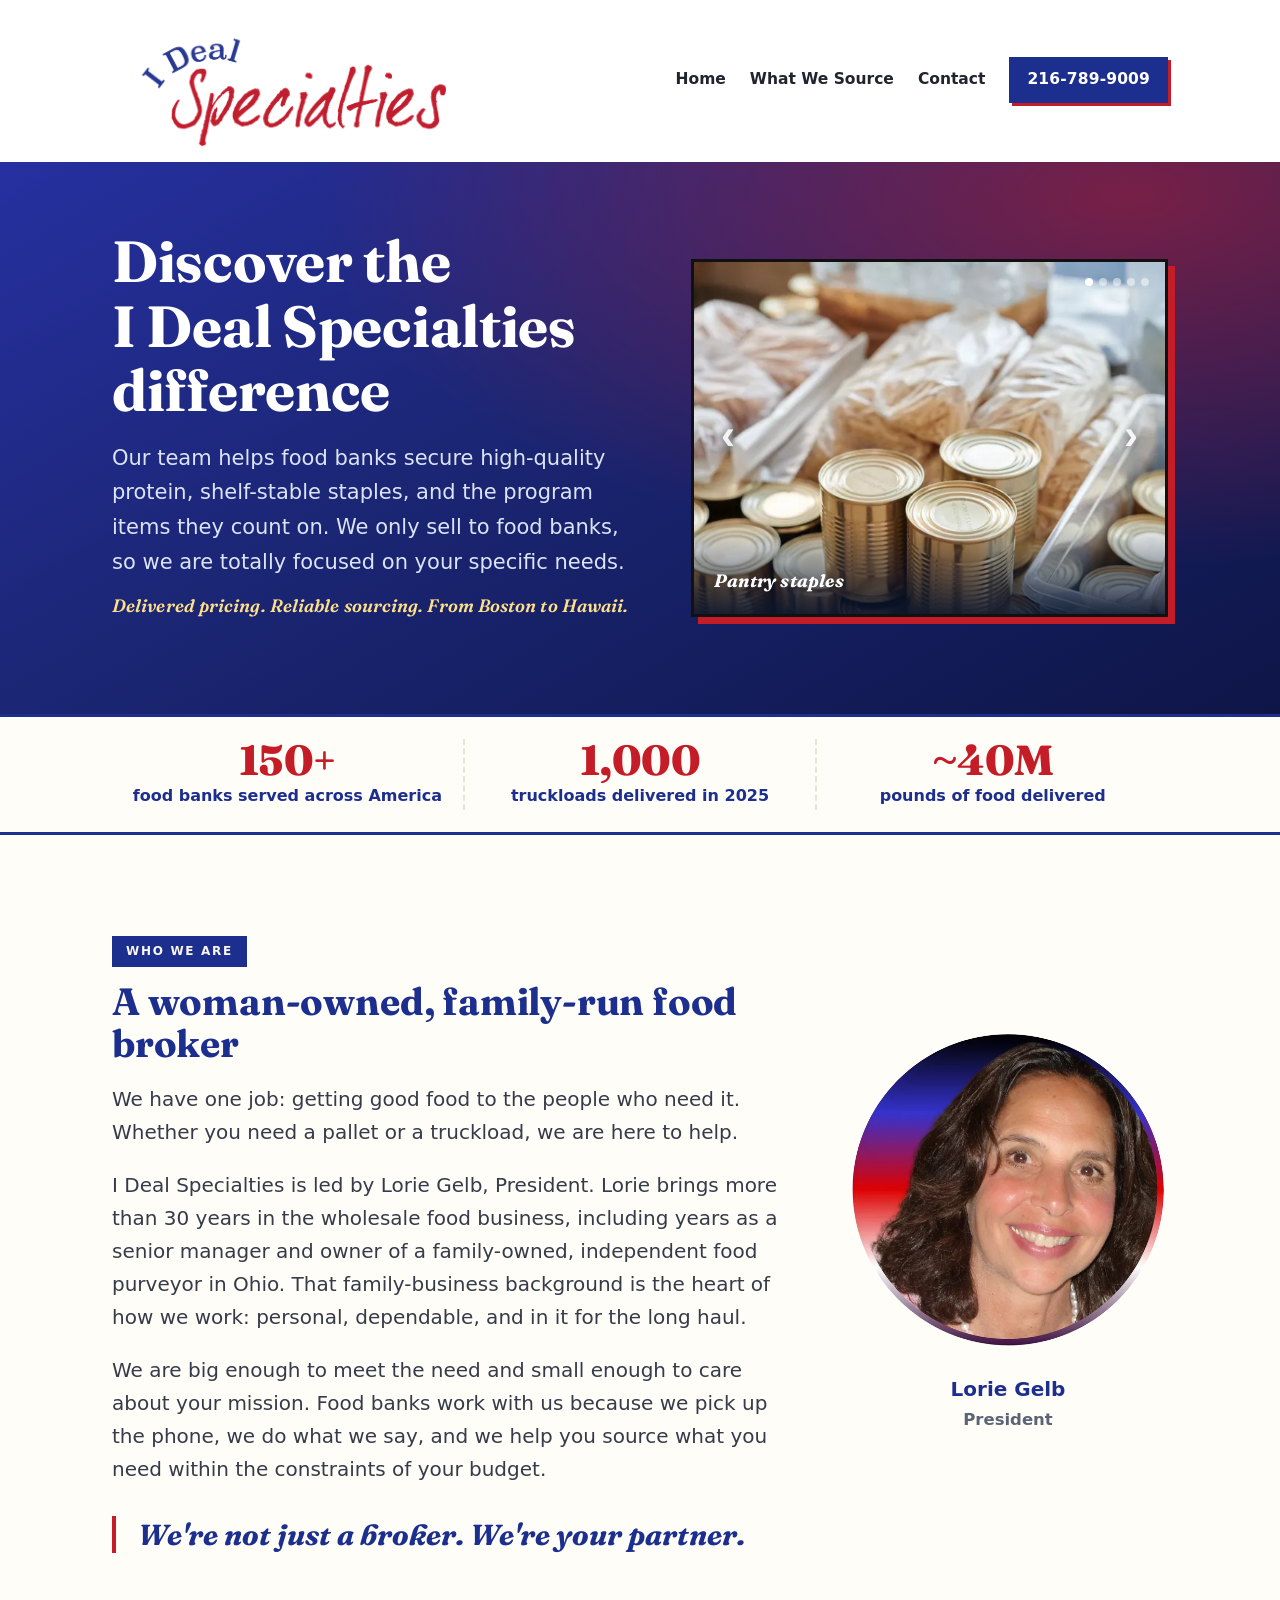
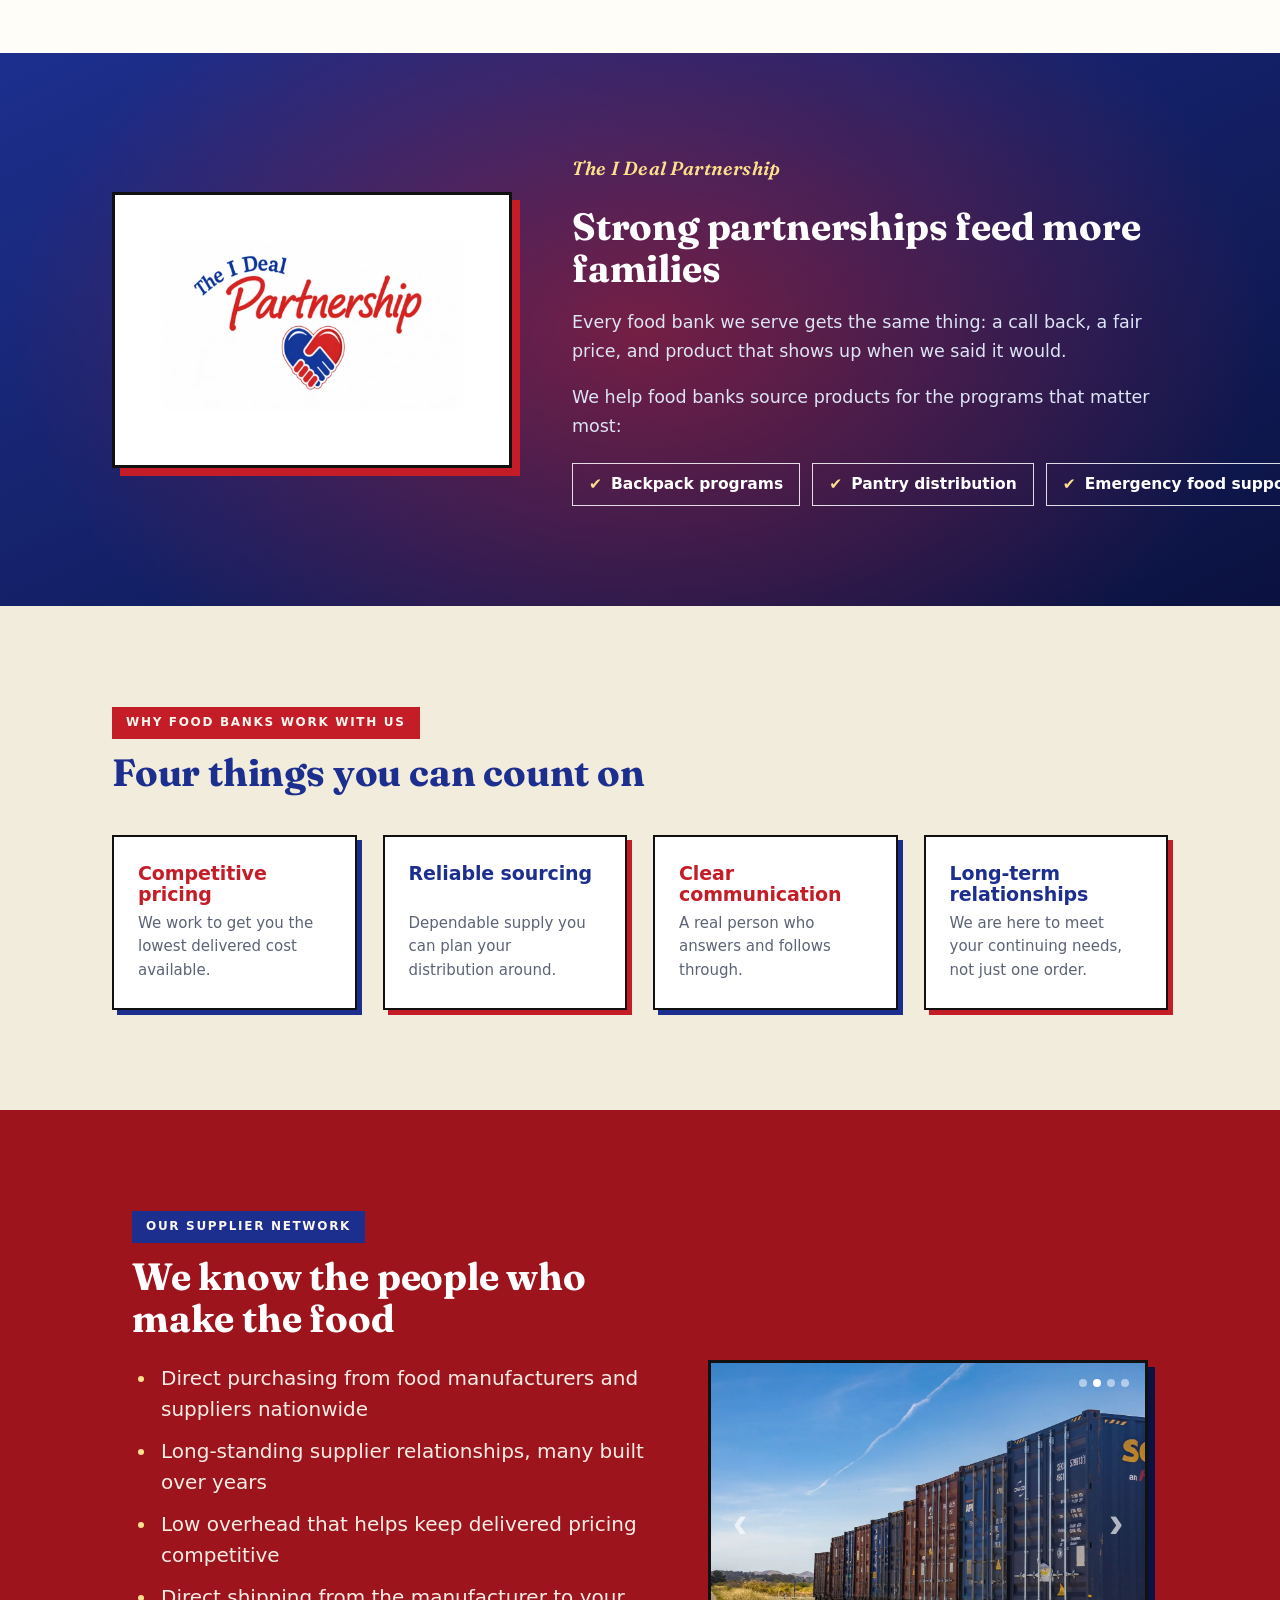
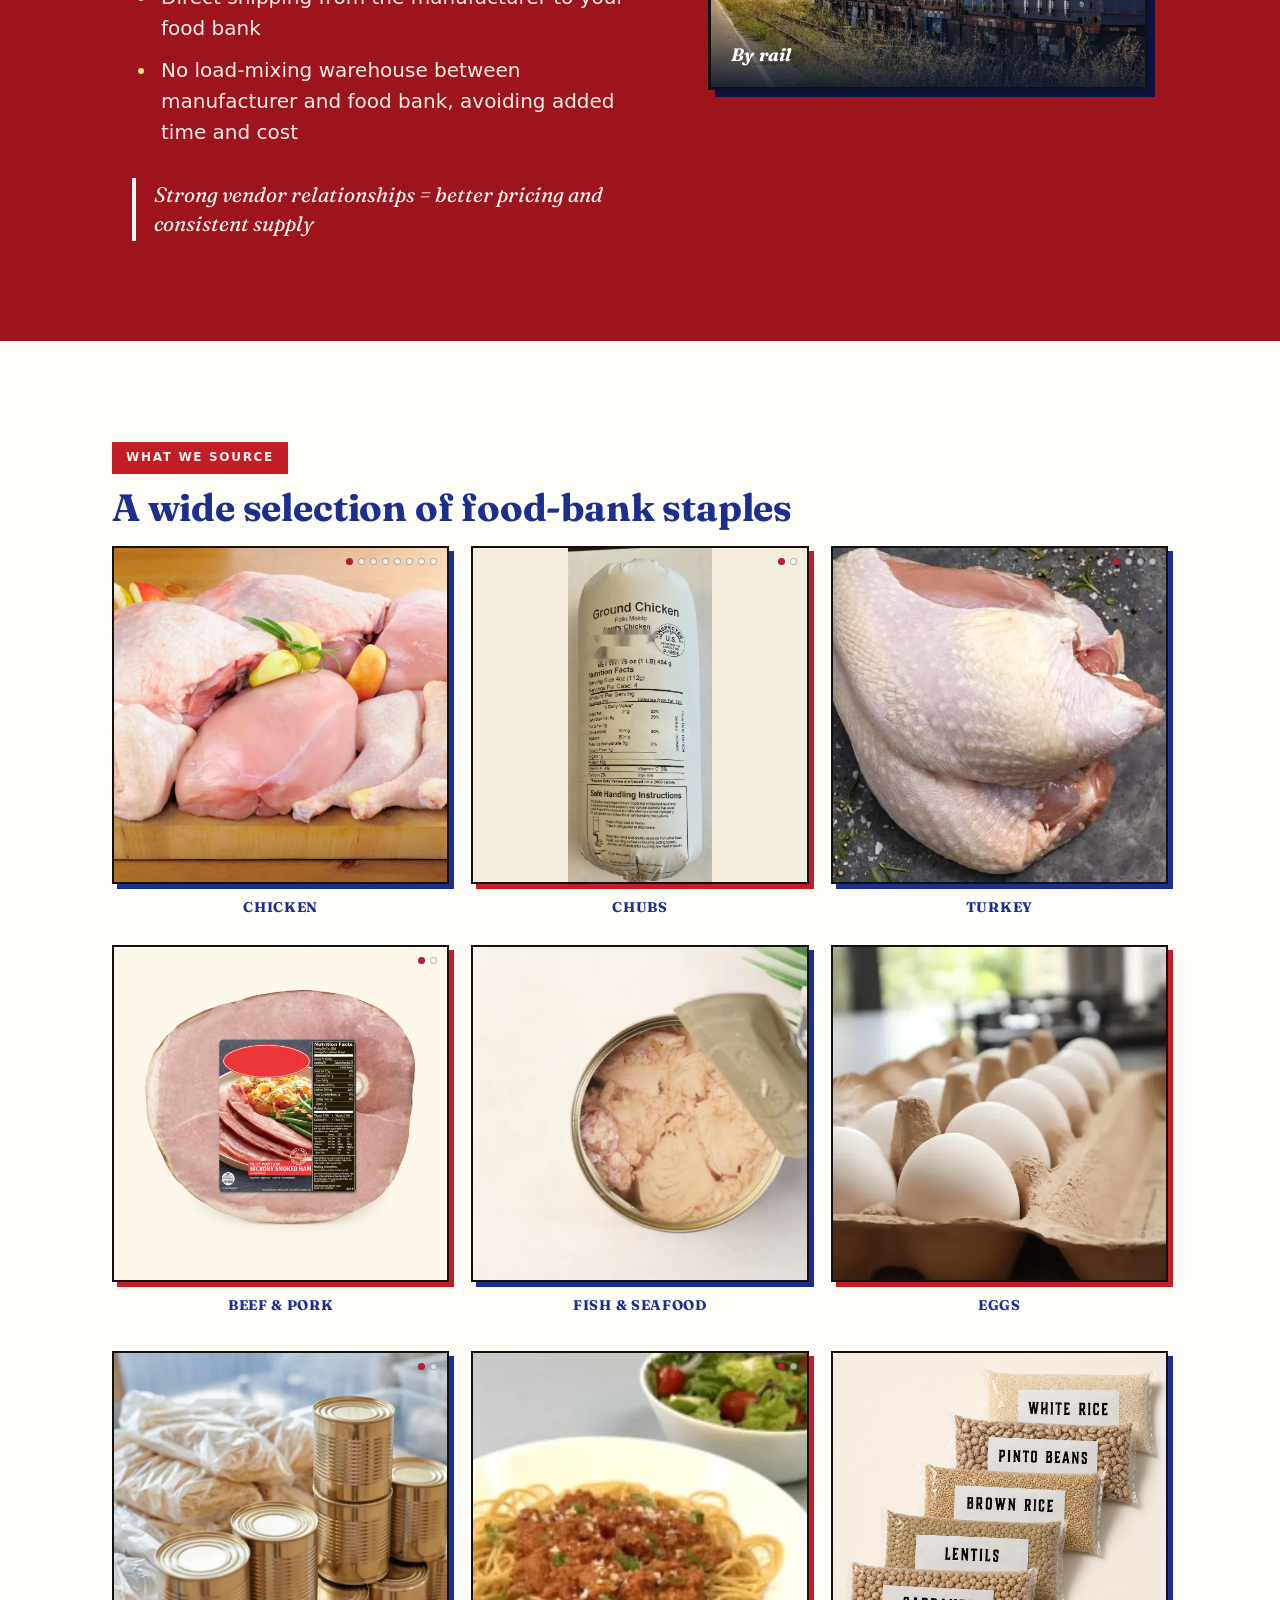
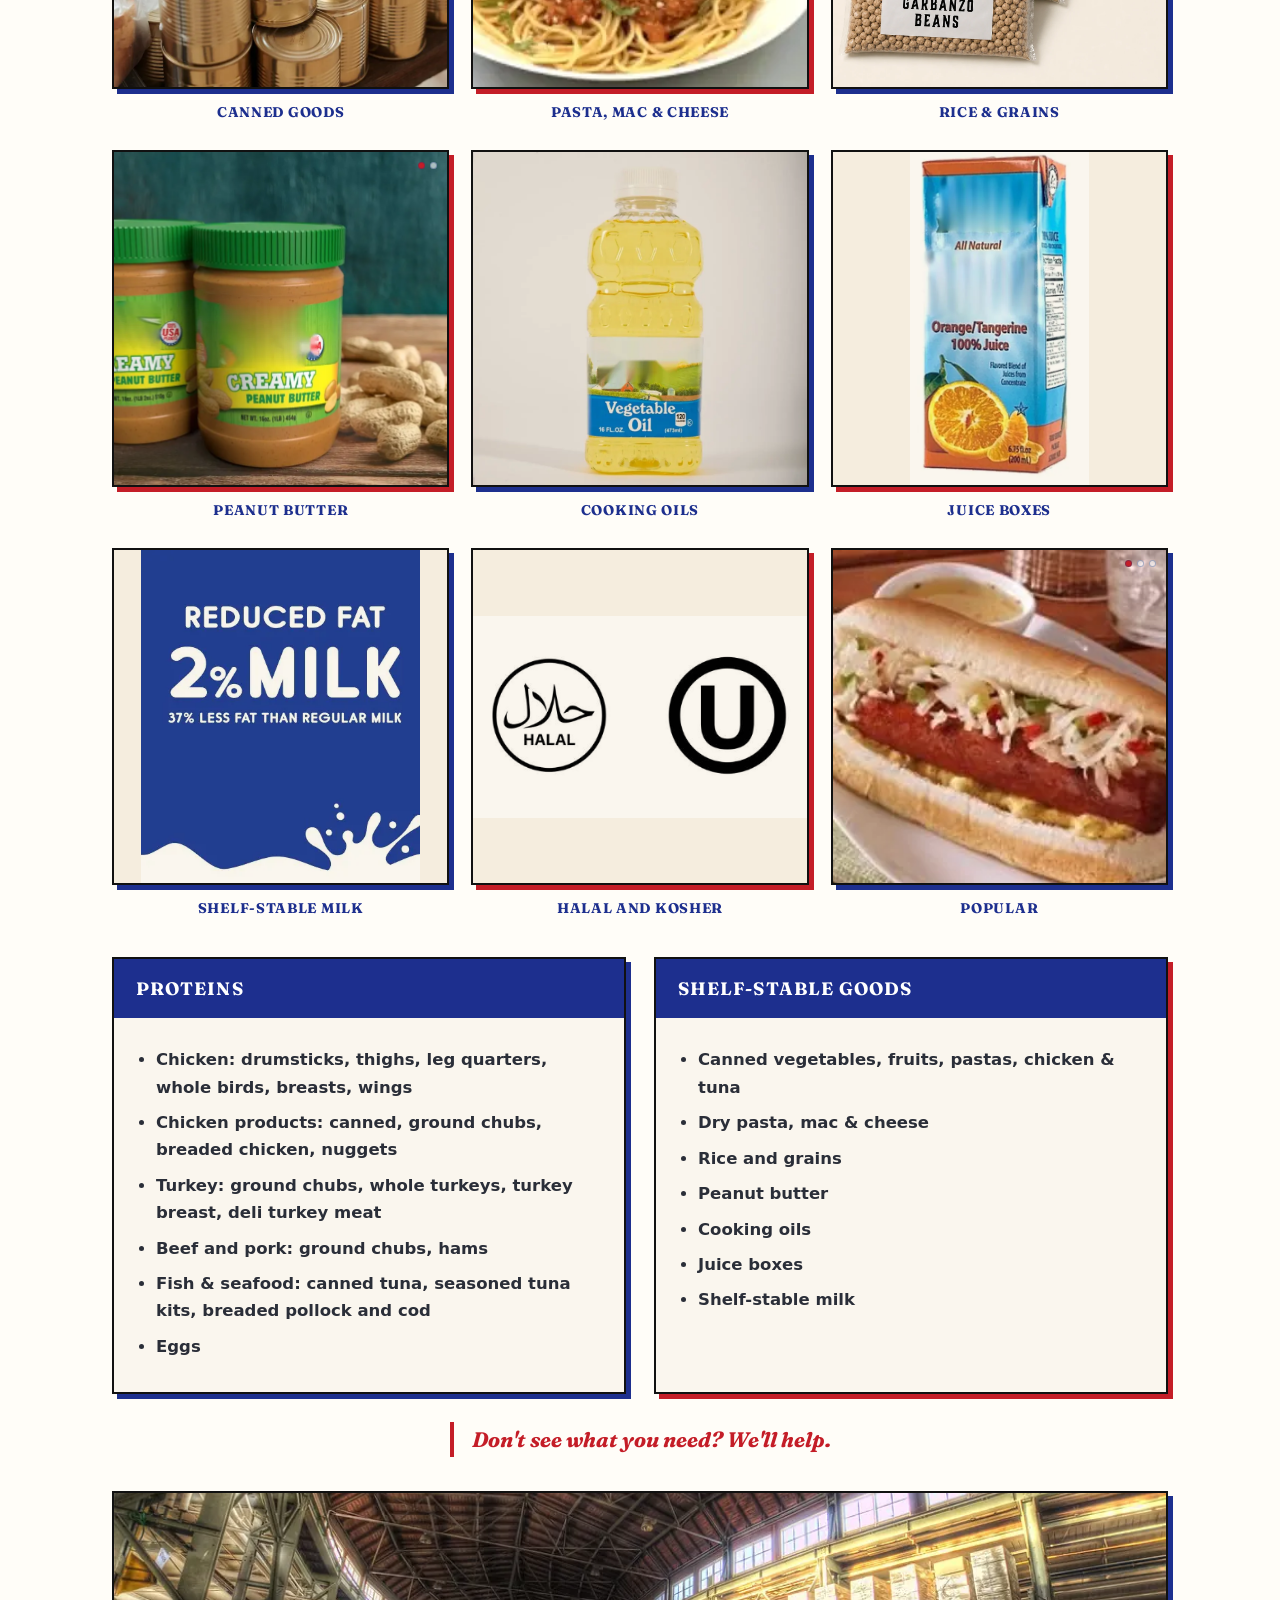
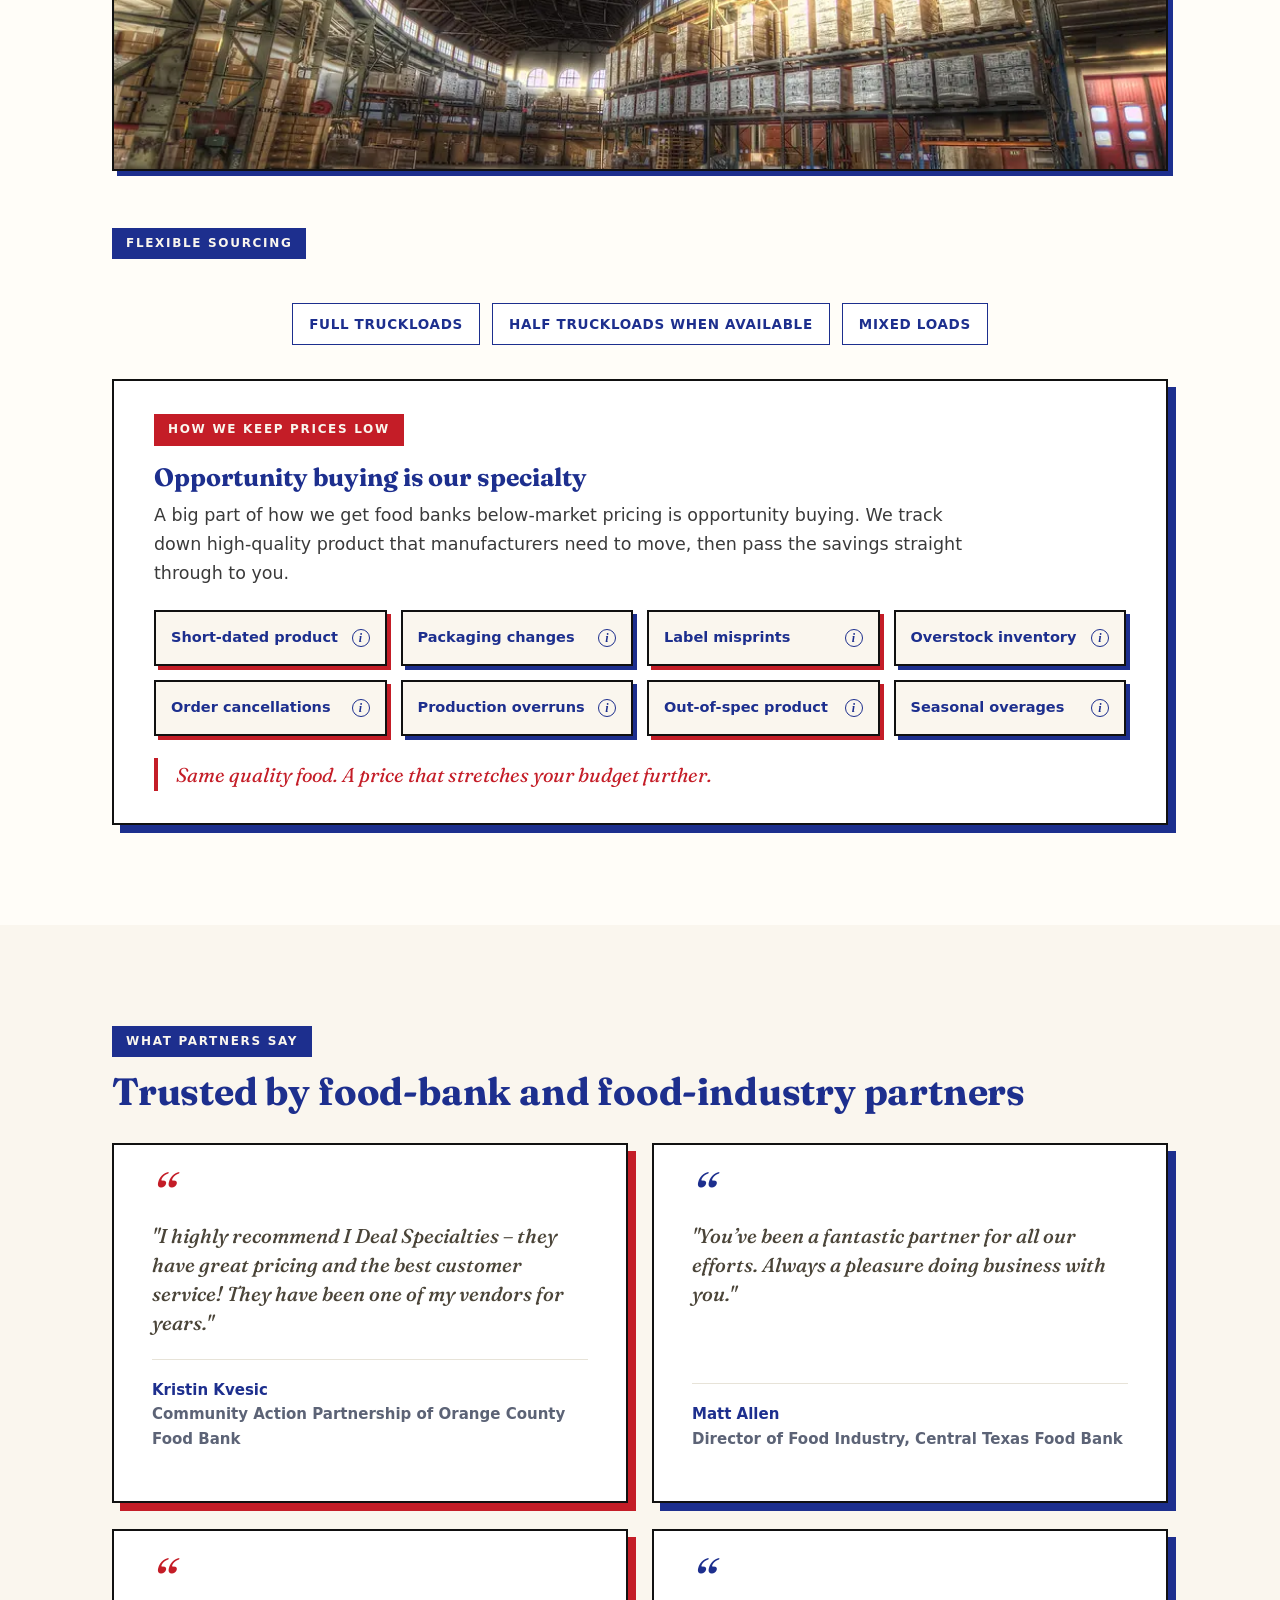
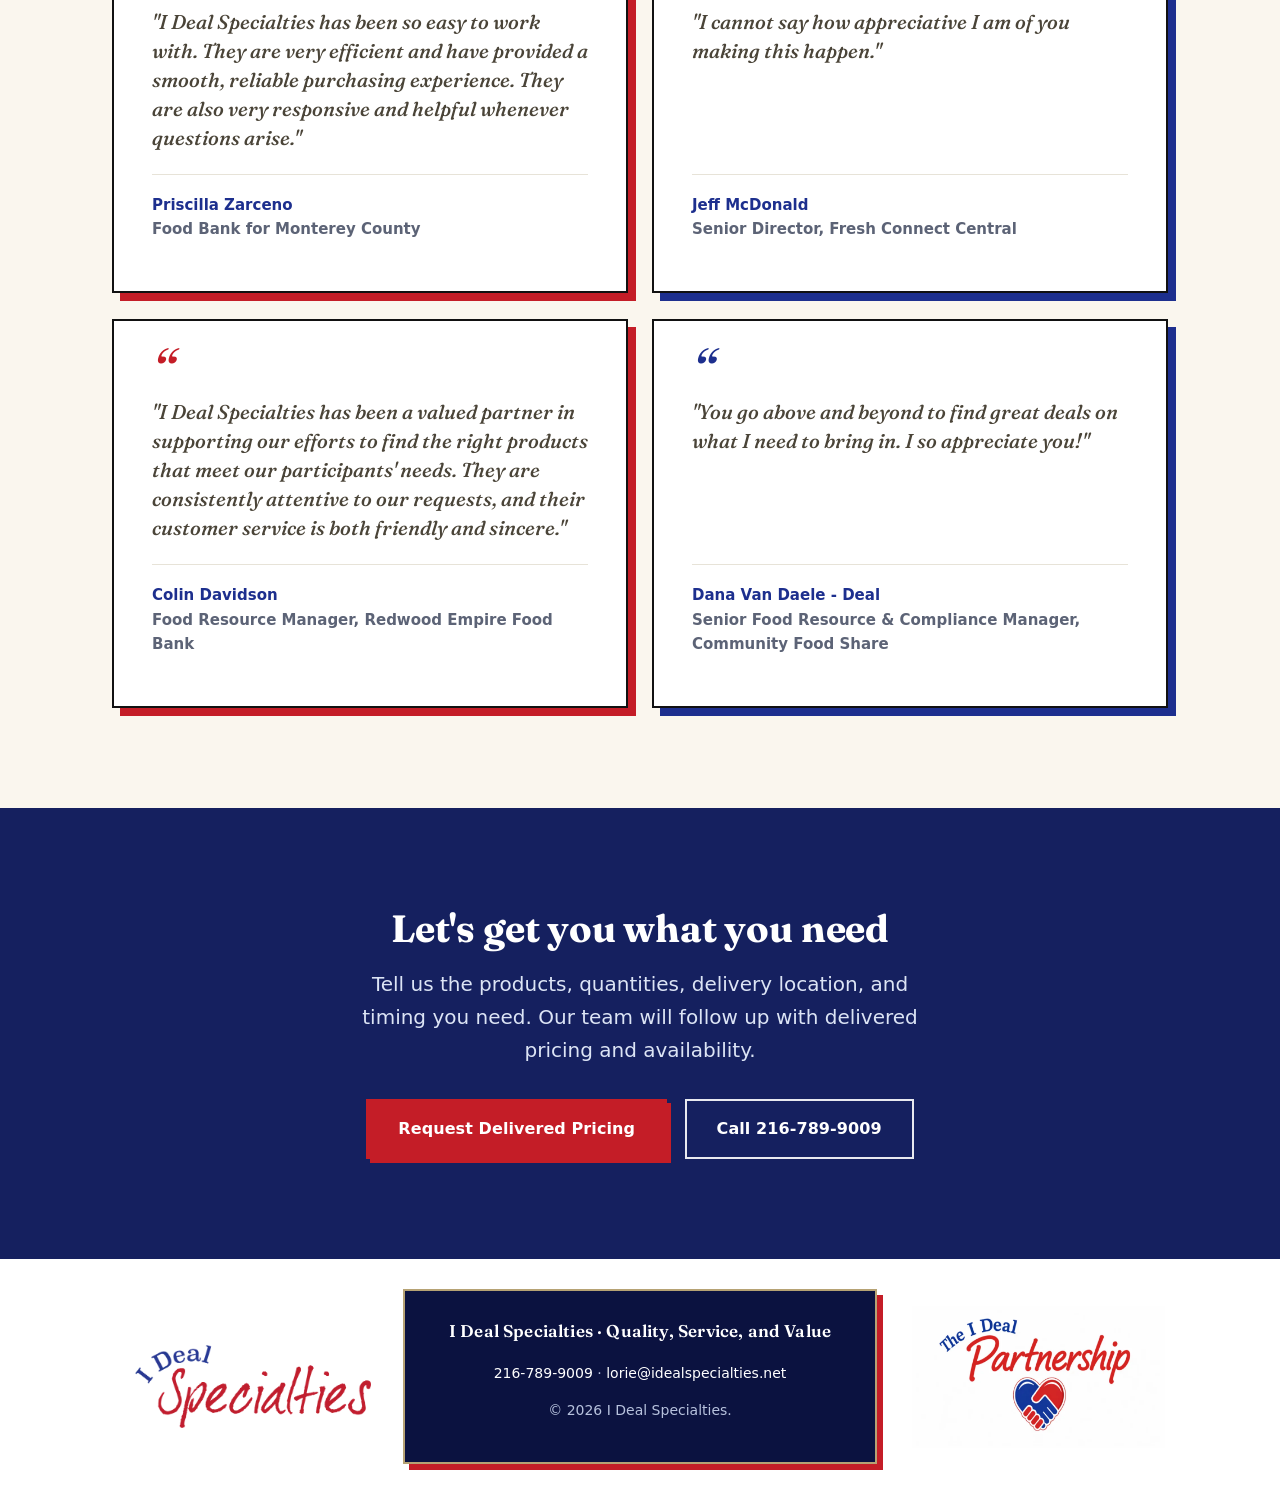
==== commit ff618151: "Restore accent shadows and update leg quarters" ====
--- a/index.html
+++ b/index.html
@@ -177,7 +177,7 @@
         <div class="fg-panel">
           <div class="fg-frame" role="button" tabindex="0" aria-label="Chicken photos">
             <img class="fg-slide is-active" src="assets/food/chicken-parts.webp" alt="Assorted raw chicken cuts" loading="lazy">
-            <img class="fg-slide" src="assets/food/leg-quarters.webp" alt="Chicken leg quarters" loading="lazy">
+            <img class="fg-slide fit-contain" src="assets/food/leg-quarters.webp" alt="Chicken leg quarters" loading="lazy">
             <img class="fg-slide fit-contain" src="assets/food/chicken-tenders.webp" alt="Boneless chicken tenders tray" loading="lazy">
             <img class="fg-slide fit-contain" src="assets/food/whole-chicken.webp" alt="Whole chicken" loading="lazy">
             <img class="fg-slide fit-contain" src="assets/food/boneless-breasts.webp" alt="Boneless chicken breasts tray" loading="lazy">
--- a/americana.css
+++ b/americana.css
@@ -41,8 +41,8 @@
 .site-header .logo { flex: 0 0 auto; }
 .site-header .logo img { height: 132px; width: auto; }
 .nav { flex-wrap: wrap; }
-.nav .phone { border-radius: 0; box-shadow: 3px 3px 0 var(--navy); }
-.nav .phone:hover { transform: translate(-1px,-1px); box-shadow: 4px 4px 0 var(--navy-deep); }
+.nav .phone { border-radius: 0; box-shadow: 3px 3px 0 var(--red); }
+.nav .phone:hover { transform: translate(-1px,-1px); box-shadow: 4px 4px 0 var(--red); }
 
 /* ---------- hero: keep the navy + red-bloom gradient, frame the photo box ---------- */
 .hero {
--- a/site.css
+++ b/site.css
@@ -344,7 +344,7 @@
 }
 .footer-brand .fb-text {
   text-align: center; background: var(--navy-rich);
-  border: 2px solid var(--box-outline); box-shadow: 6px 6px 0 var(--navy-rich);
+  border: 2px solid rgba(255,224,138,.7); box-shadow: 6px 6px 0 var(--red);
   padding: 26px 44px;
 }
 .footer-brand .fb-logo {
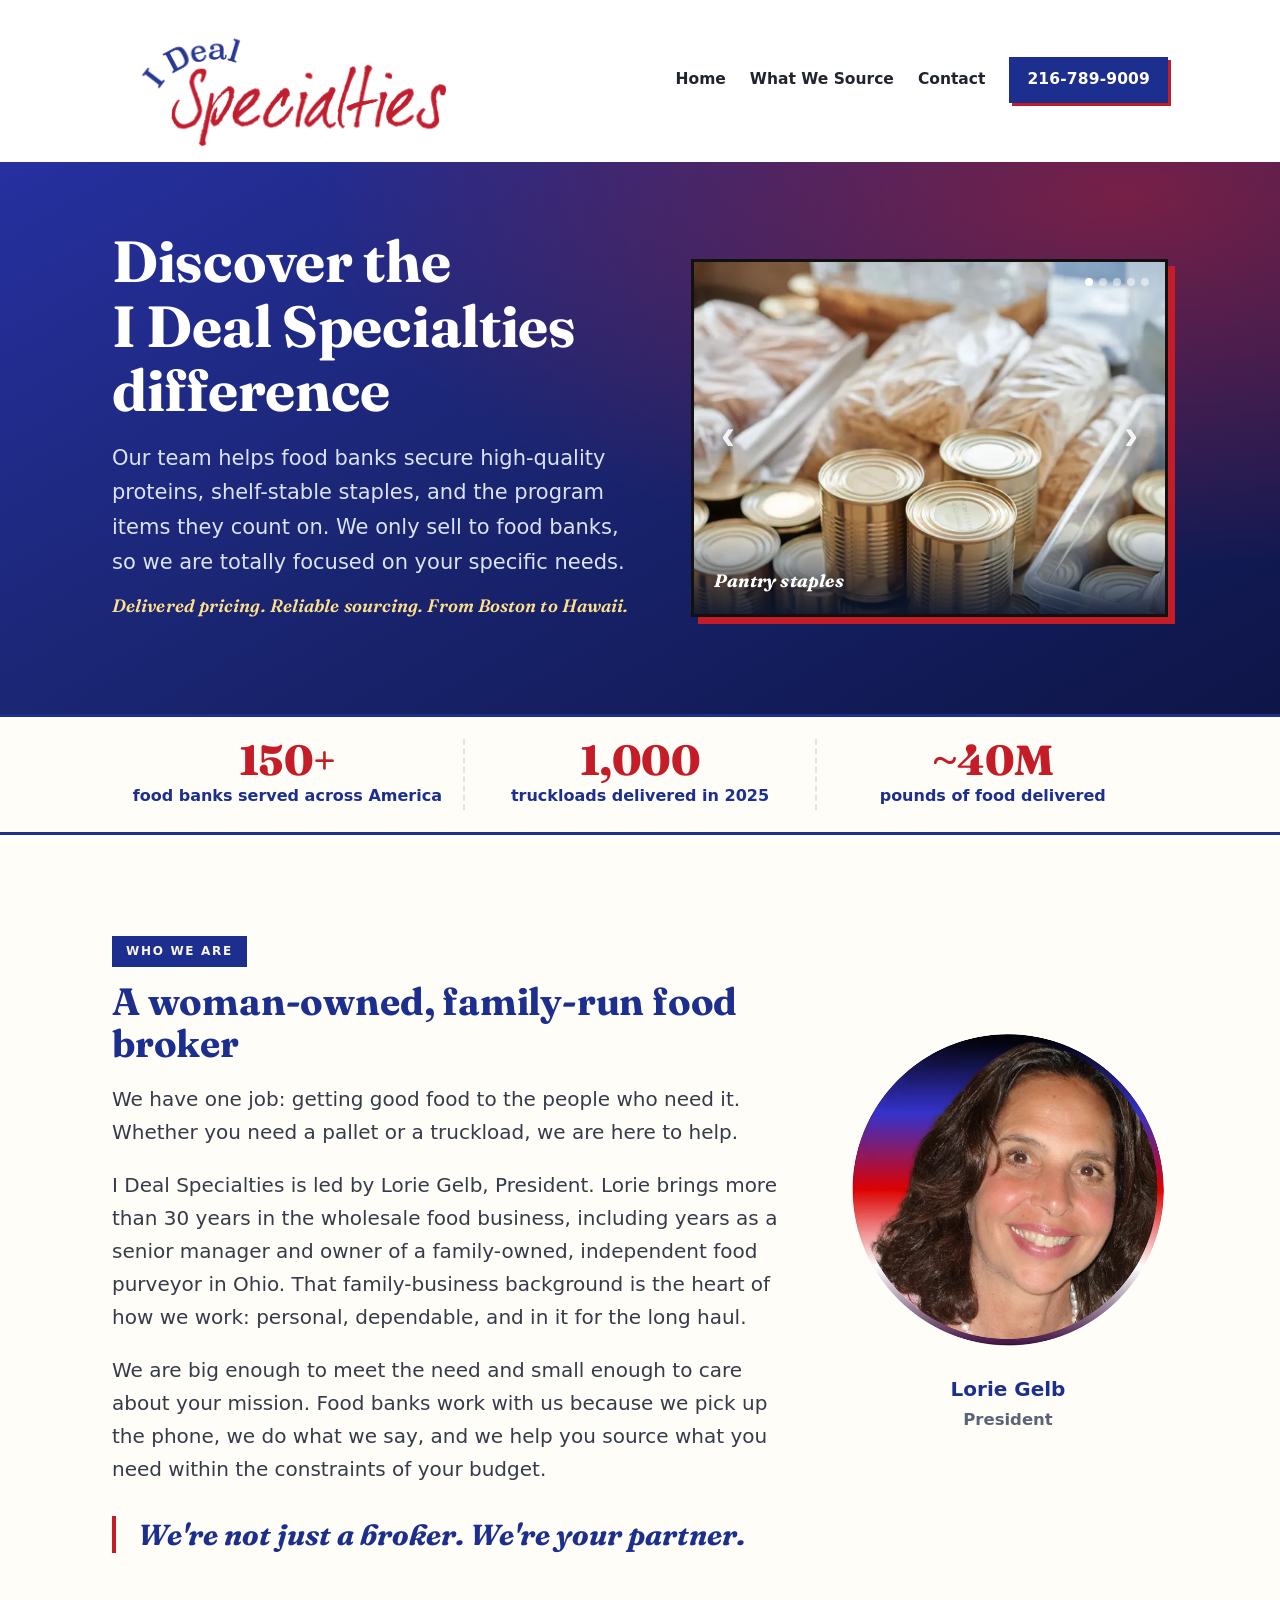
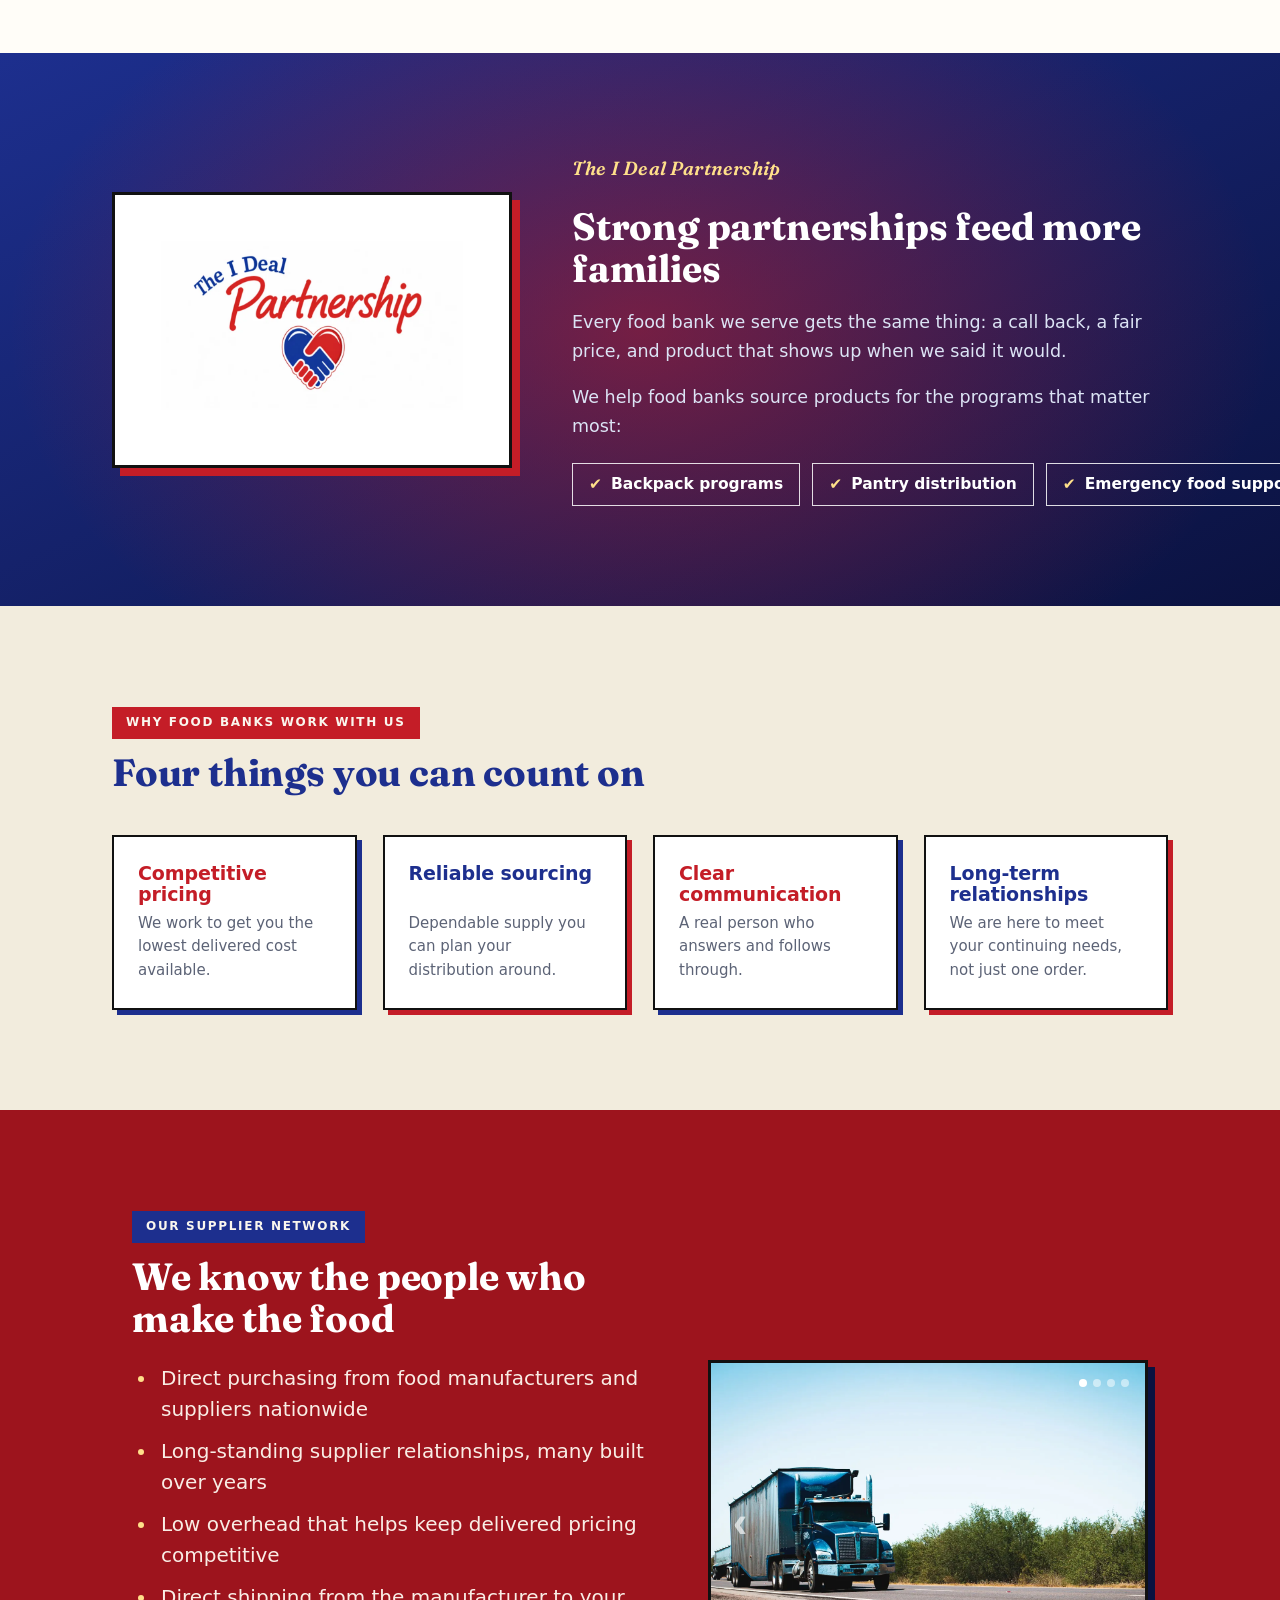
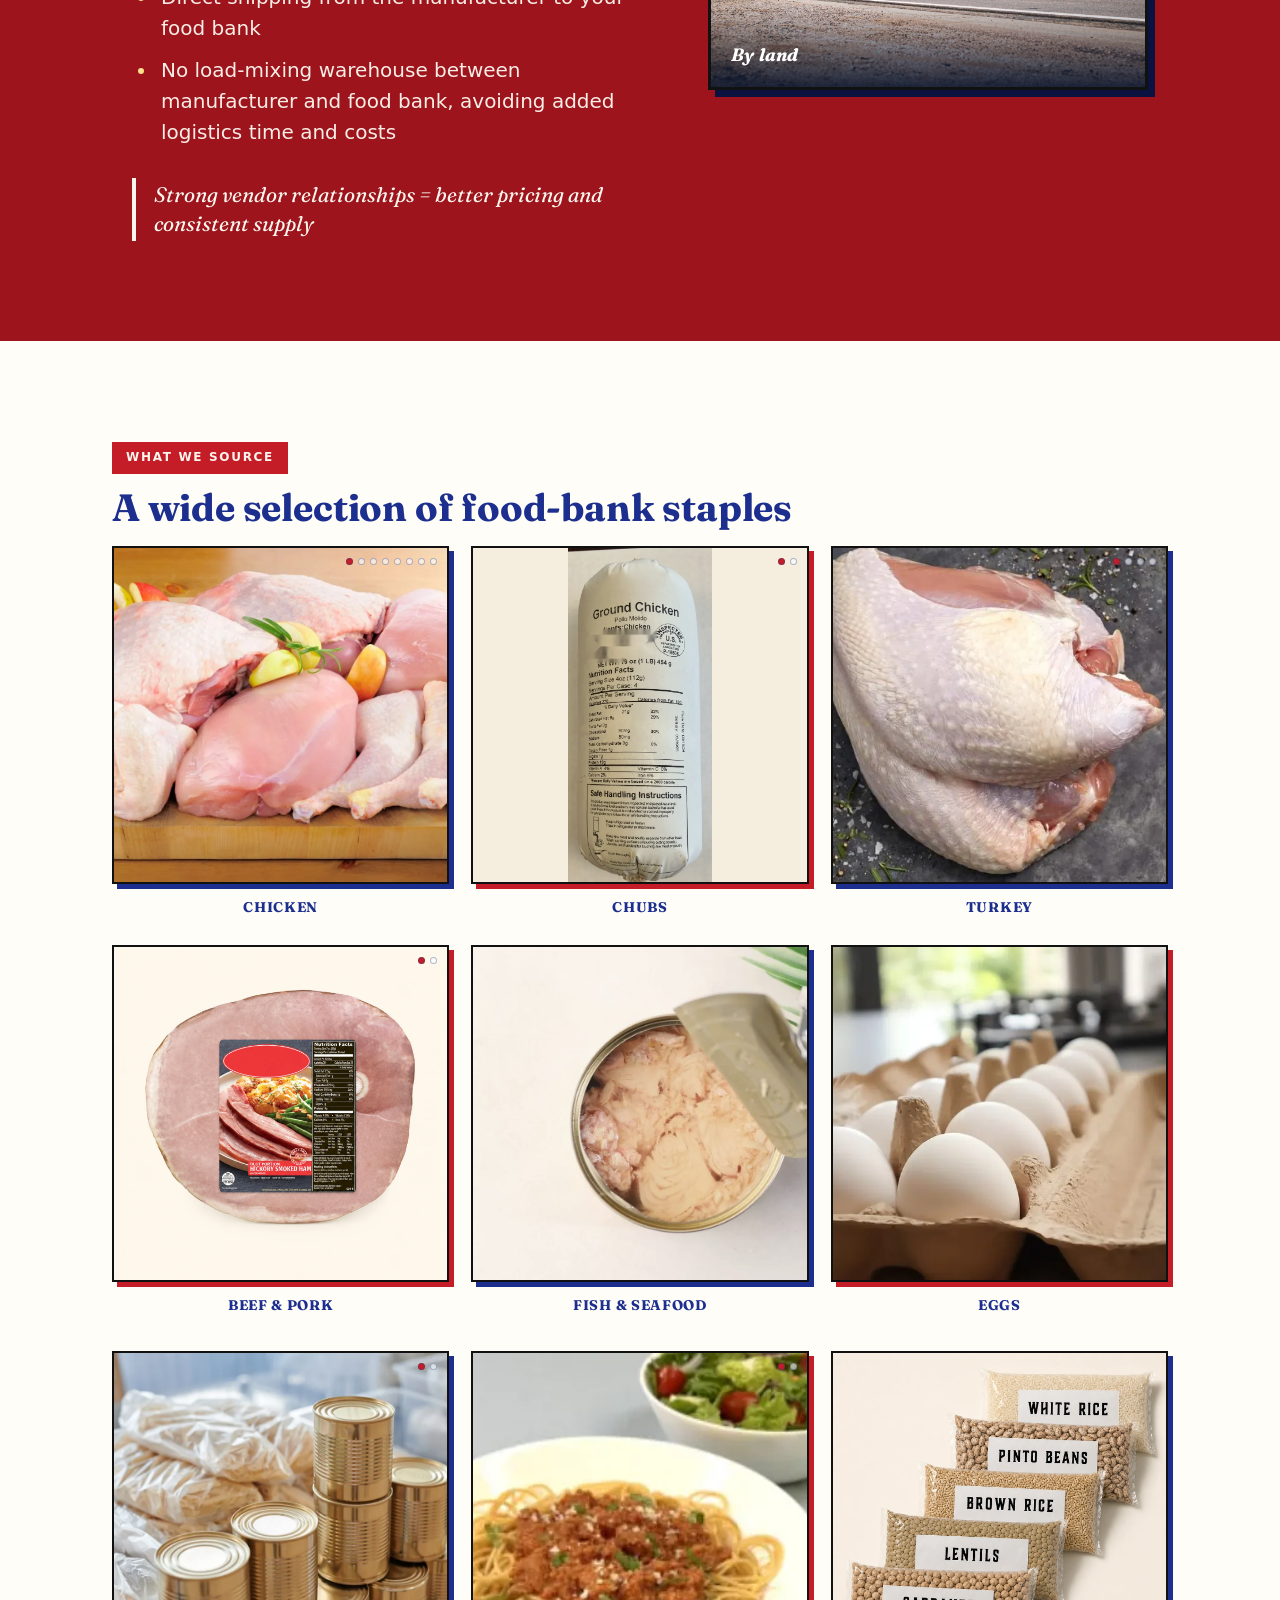
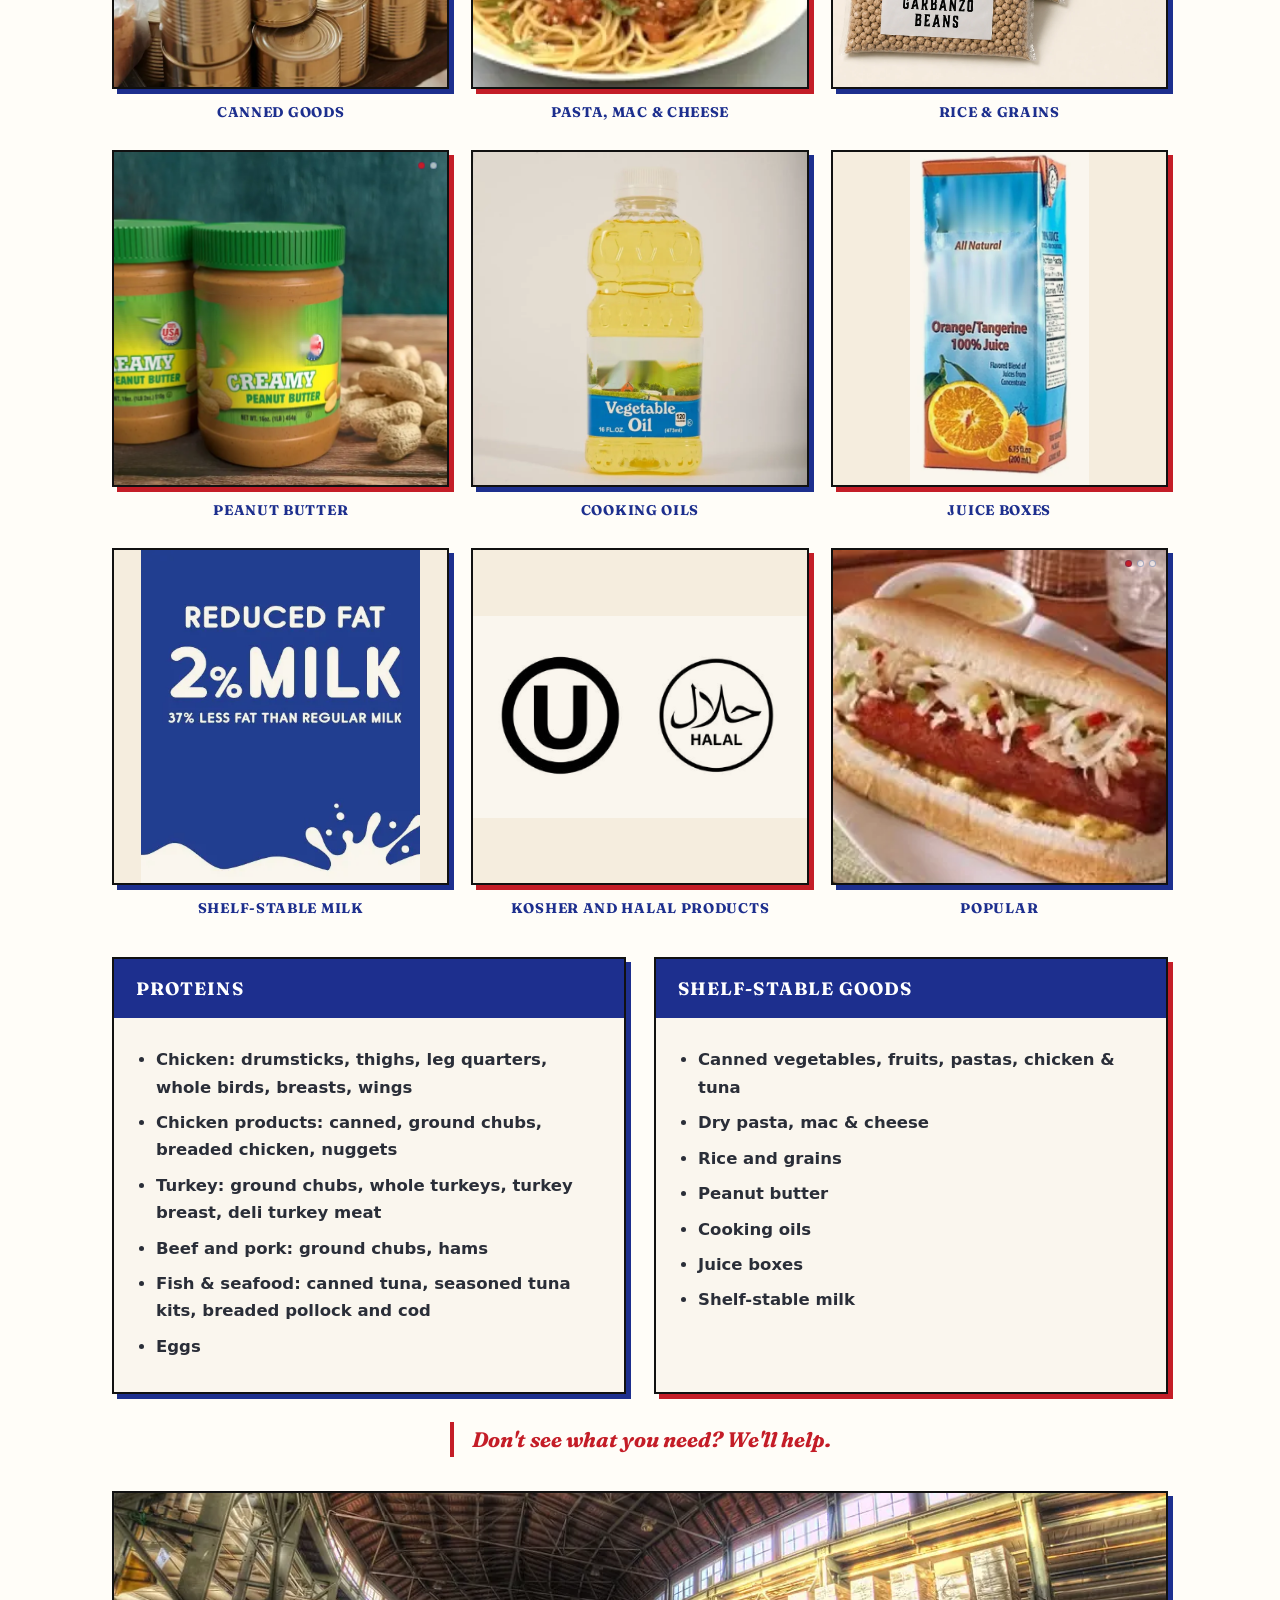
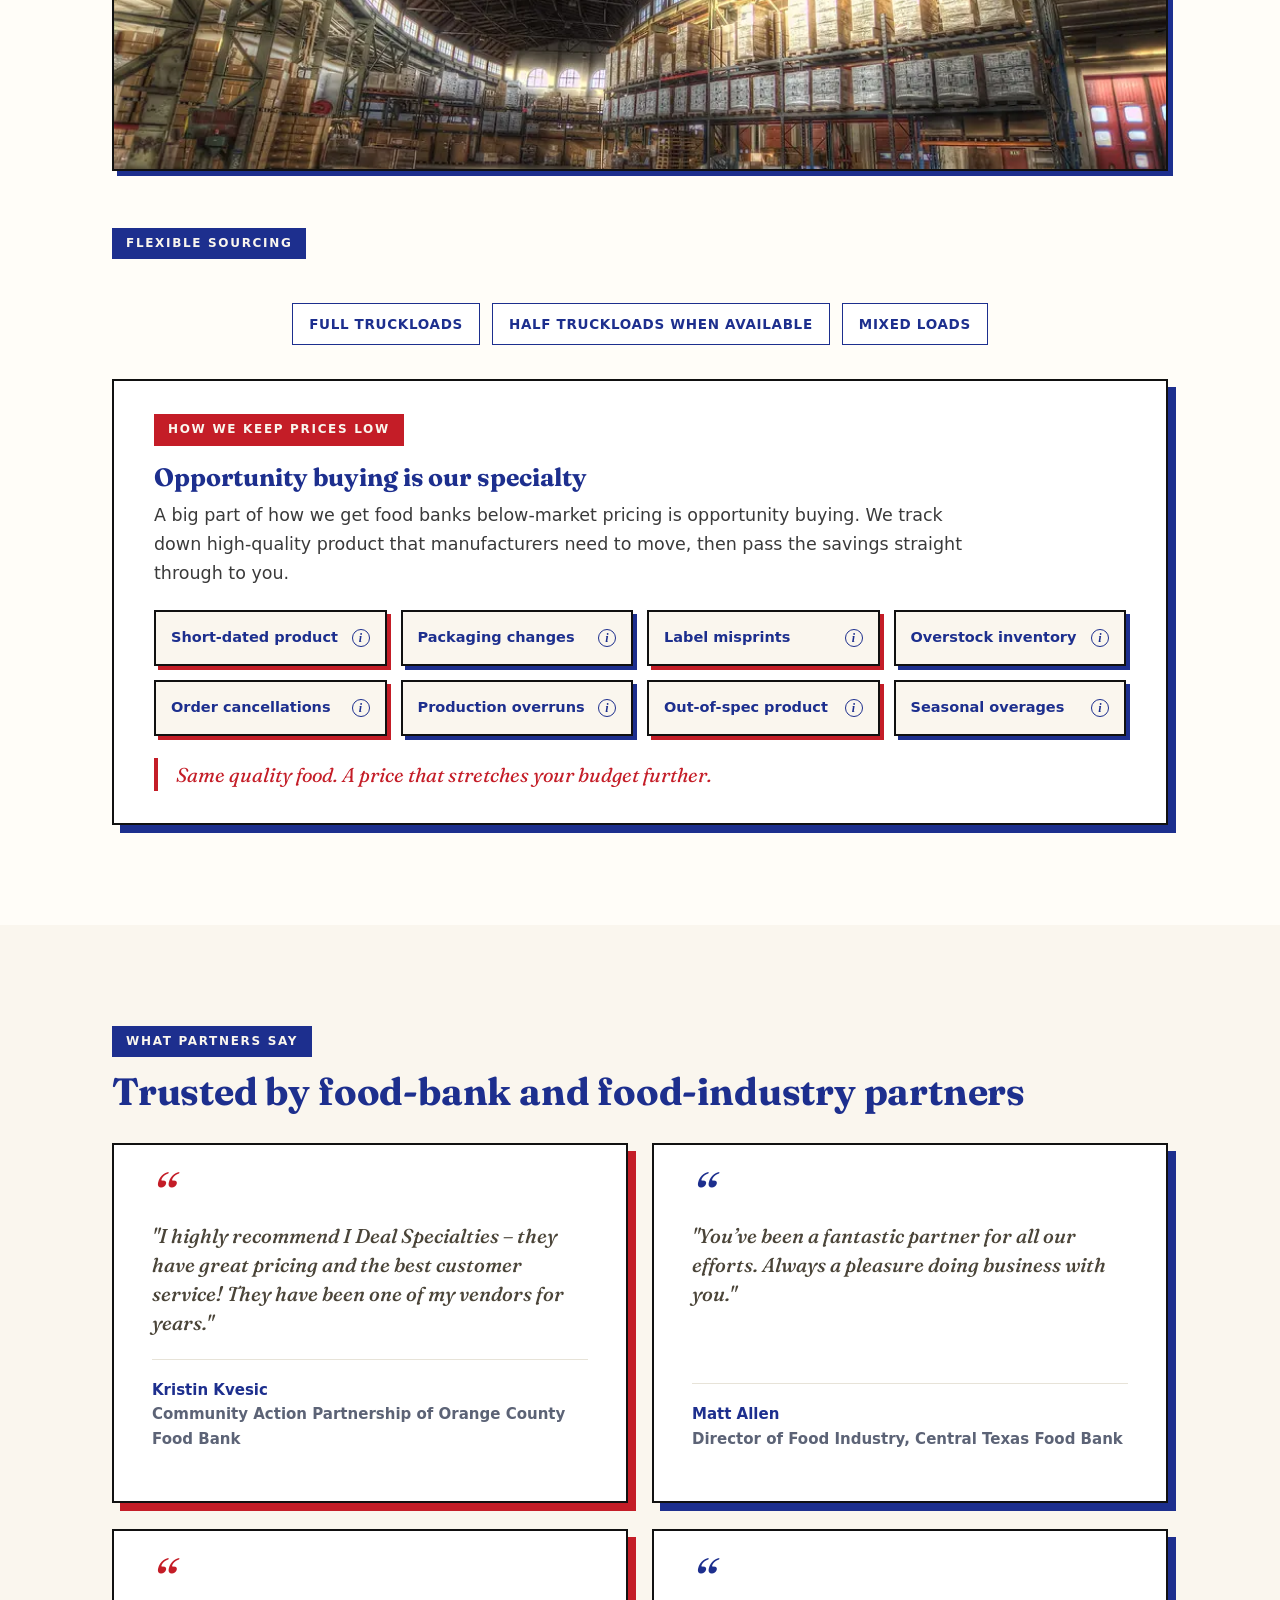
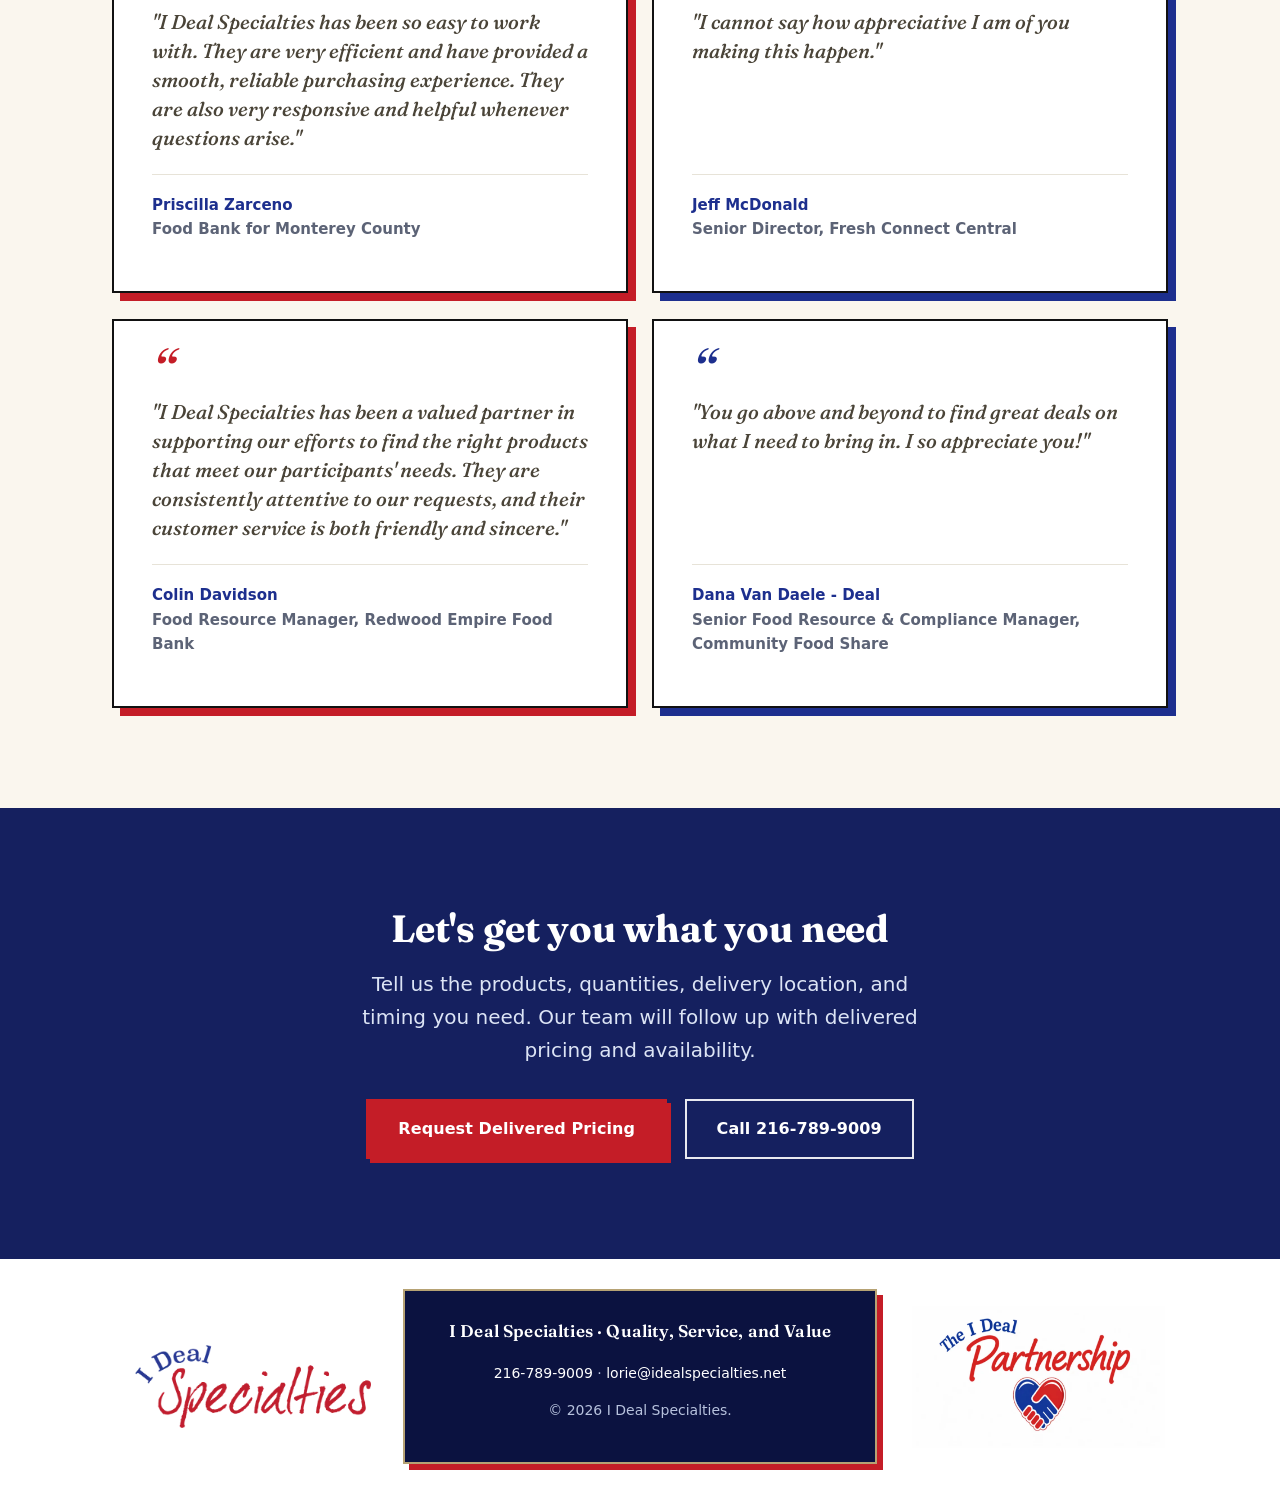
==== commit 6ab3ac7c: "Revise sourcing copy and certification graphic" ====
--- a/index.html
+++ b/index.html
@@ -51,7 +51,7 @@
     <div class="hero-inner">
       <div class="hero-copy">
         <h1>Discover the <span class="brandname">I Deal Specialties</span> difference</h1>
-        <p class="subhead">Our team helps food banks secure high-quality protein, shelf-stable
+        <p class="subhead">Our team helps food banks secure high-quality proteins, shelf-stable
           staples, and the program items they count on. We only sell to food banks, so we
           are totally focused on your specific needs.</p>
         <p class="trustline">Delivered pricing. Reliable sourcing. From Boston to Hawaii.</p>
@@ -152,7 +152,7 @@
           <li>Long-standing supplier relationships, many built over years</li>
           <li>Low overhead that helps keep delivered pricing competitive</li>
           <li>Direct shipping from the manufacturer to your food bank</li>
-          <li>No load-mixing warehouse between manufacturer and food bank, avoiding added time and cost</li>
+          <li>No load-mixing warehouse between manufacturer and food bank, avoiding added logistics time and costs</li>
         </ul>
         <p class="vendor-eq">Strong vendor relationships = better pricing and consistent supply</p>
       </div>
@@ -278,9 +278,9 @@
         </div>
         <div class="fg-panel">
           <div class="fg-frame">
-            <img class="fg-slide fit-contain is-active" src="assets/food/halal-kosher.png" alt="Halal and kosher certification symbols" loading="lazy">
-          </div>
-          <p class="fg-cap">Halal and Kosher</p>
+            <img class="fg-slide fit-contain is-active" src="assets/food/kosher-halal.png" alt="Kosher and Halal certification symbols" loading="lazy">
+          </div>
+          <p class="fg-cap">Kosher and Halal Products</p>
         </div>
         <div class="fg-panel">
           <div class="fg-frame" role="button" tabindex="0" aria-label="Popular items photos">
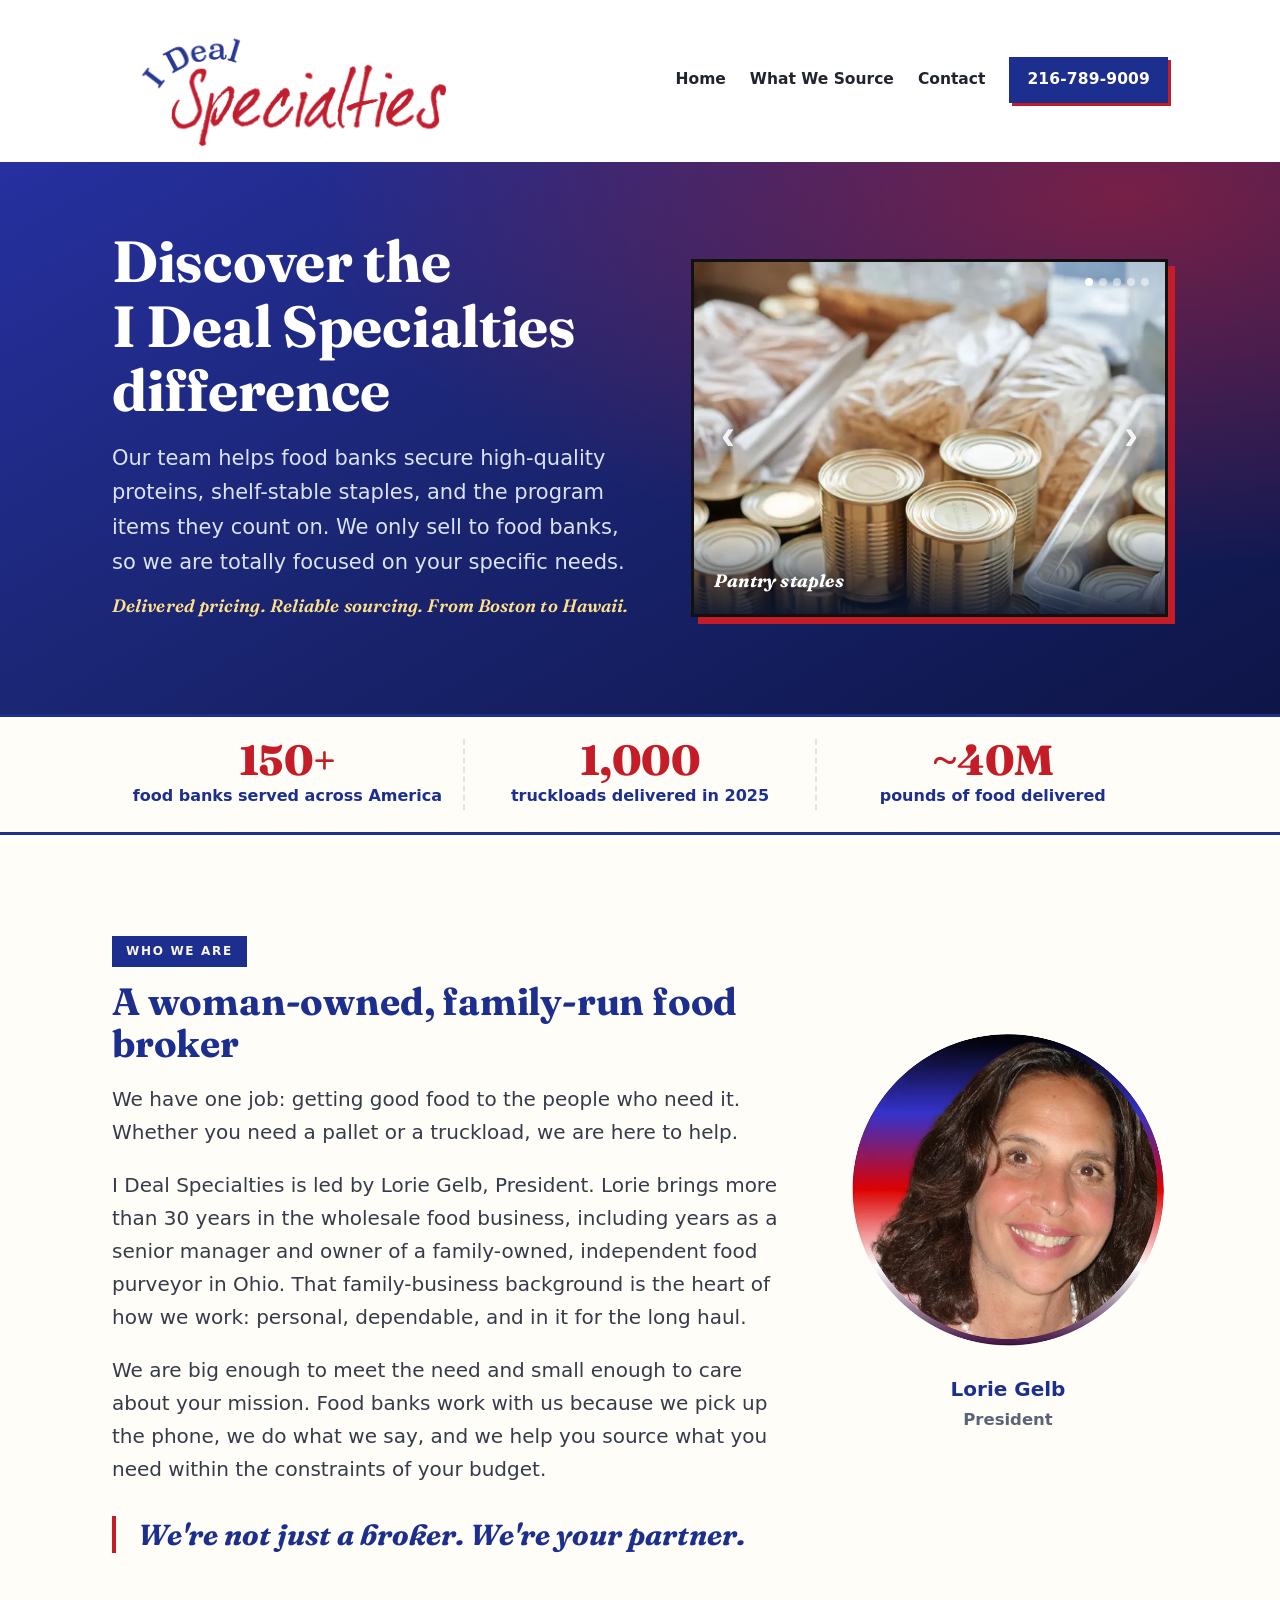
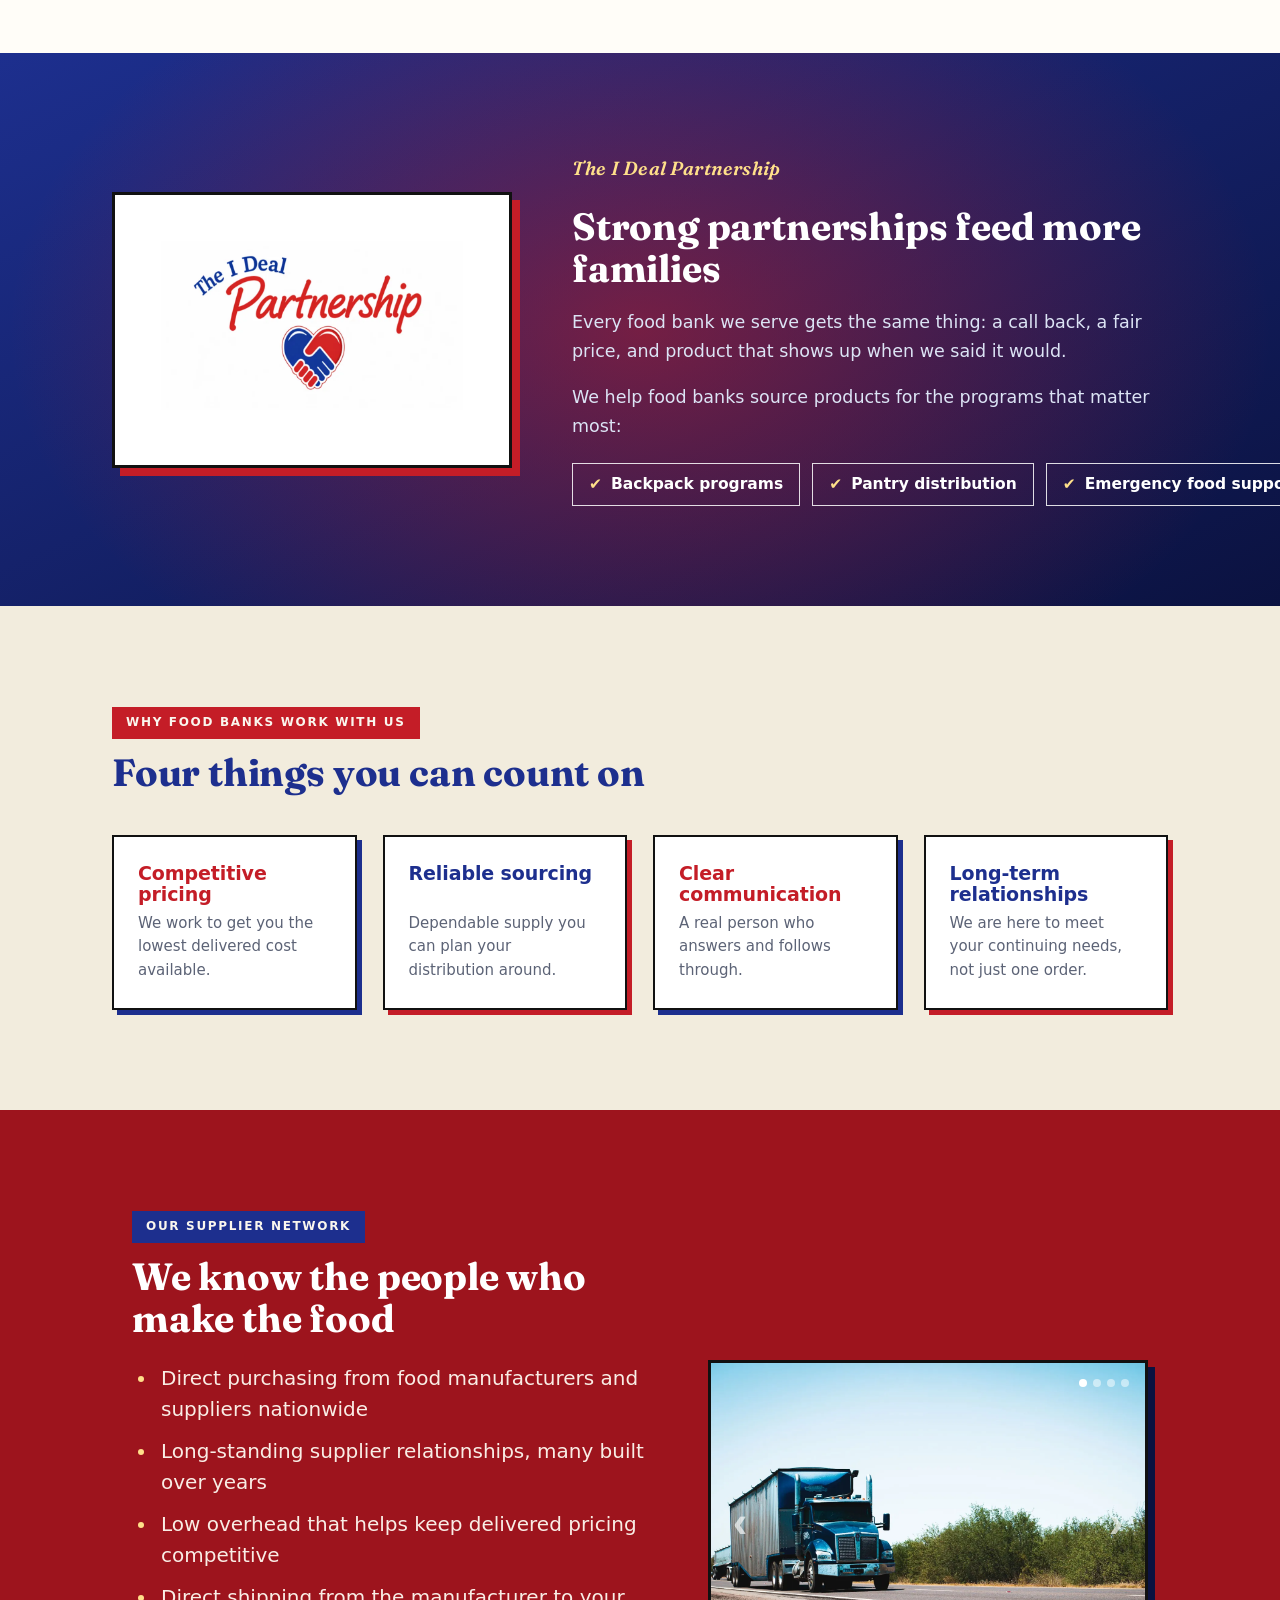
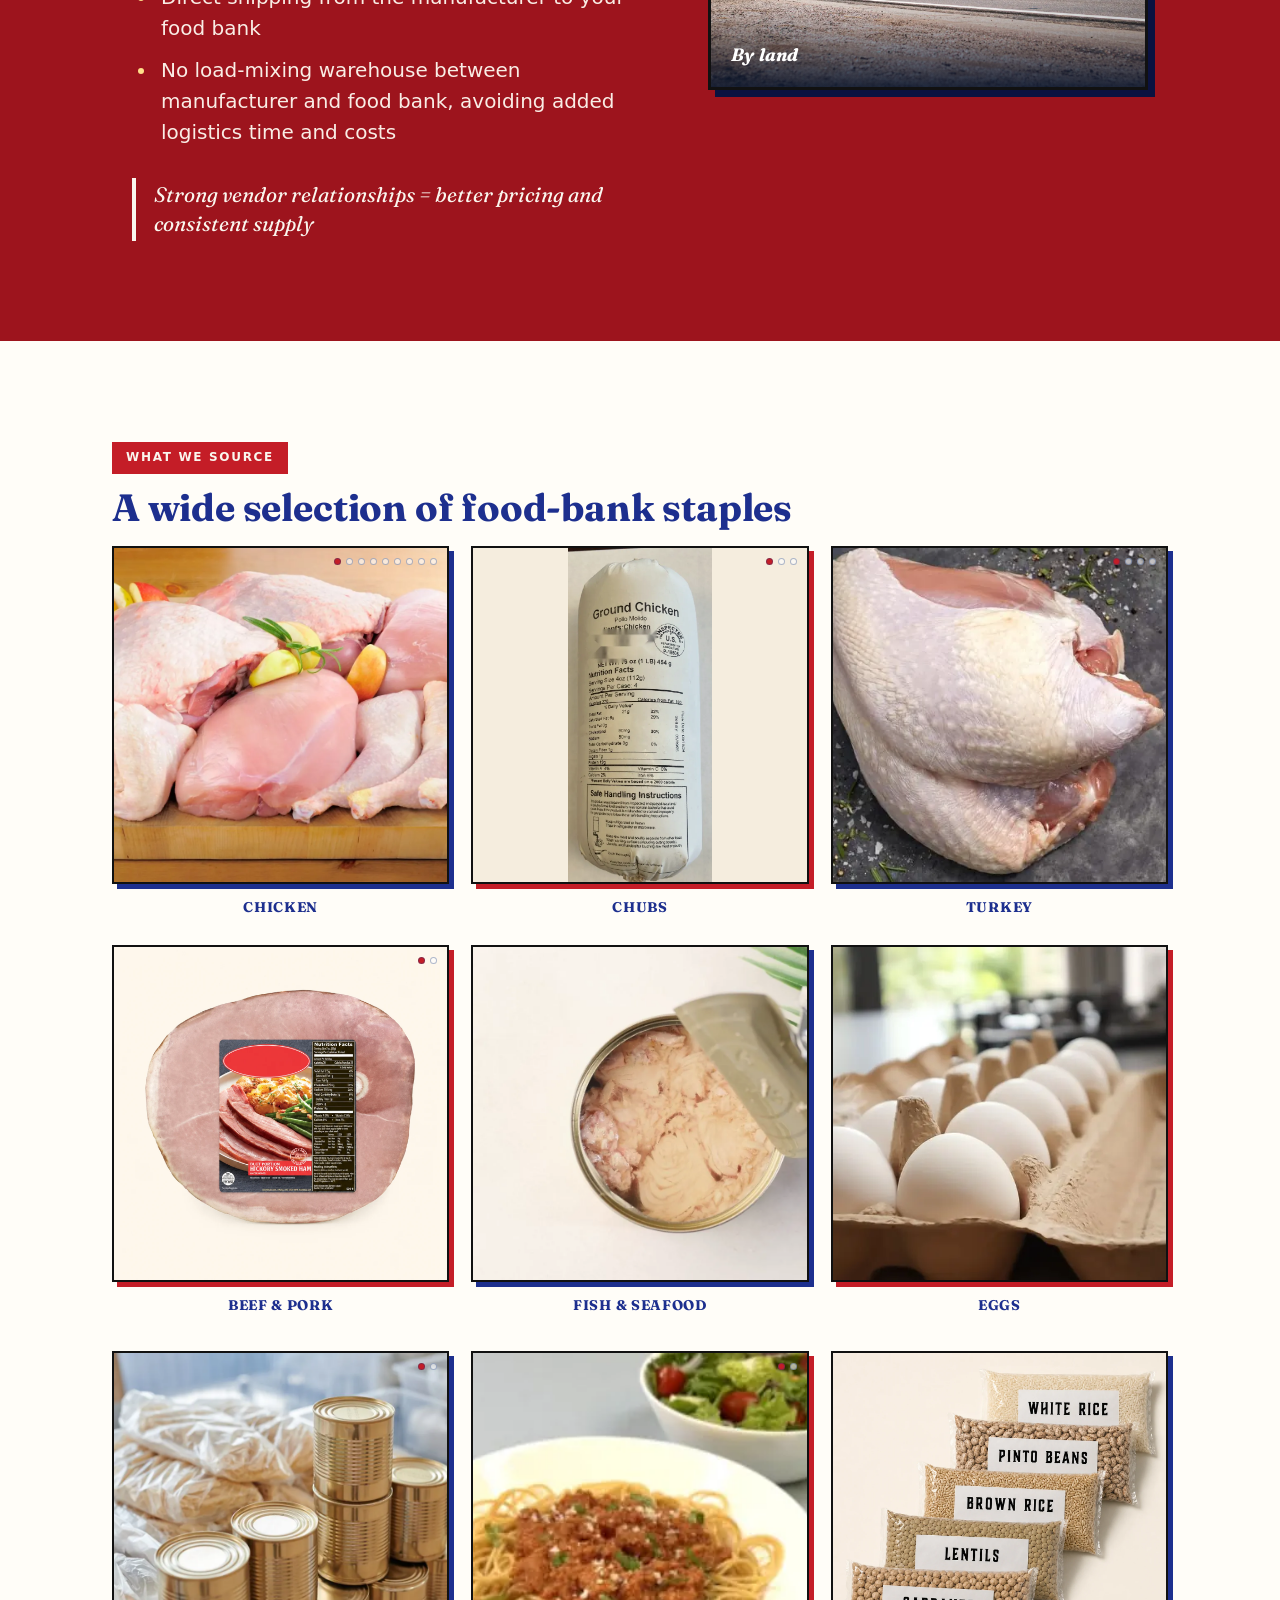
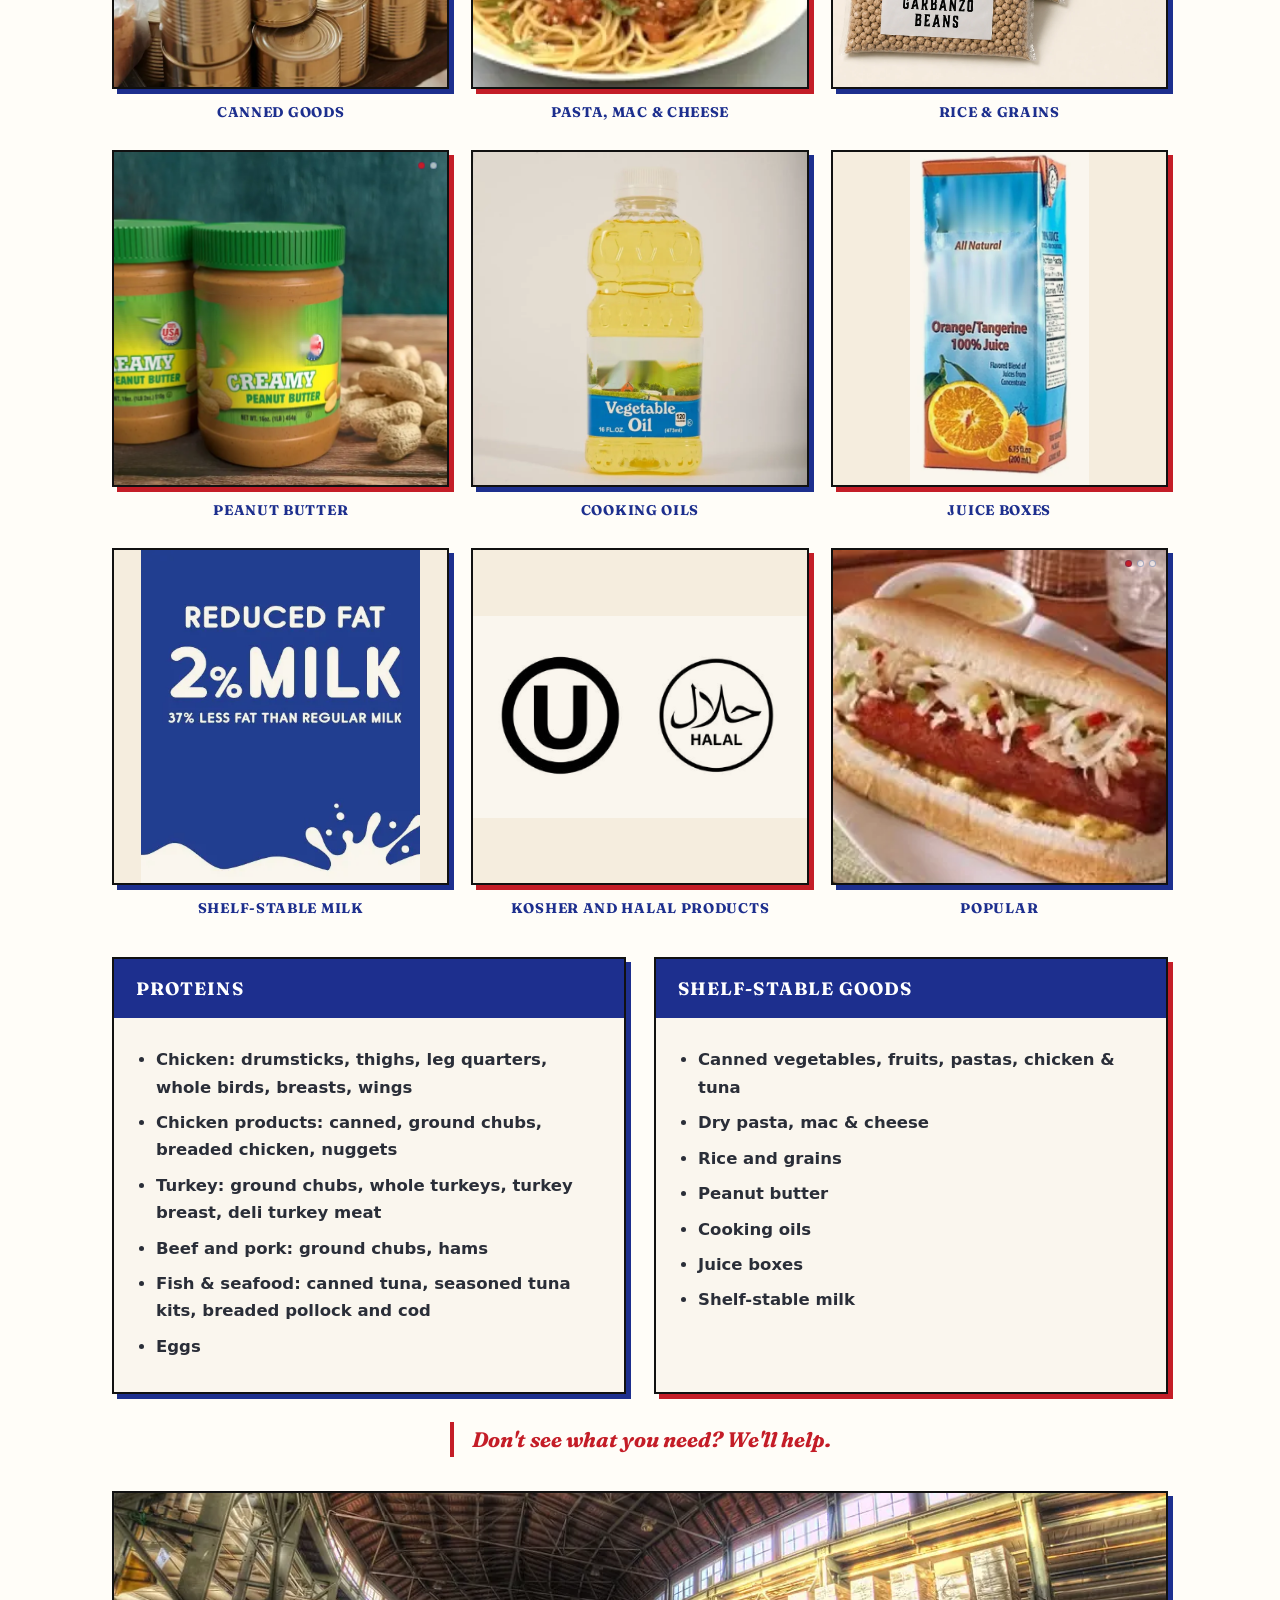
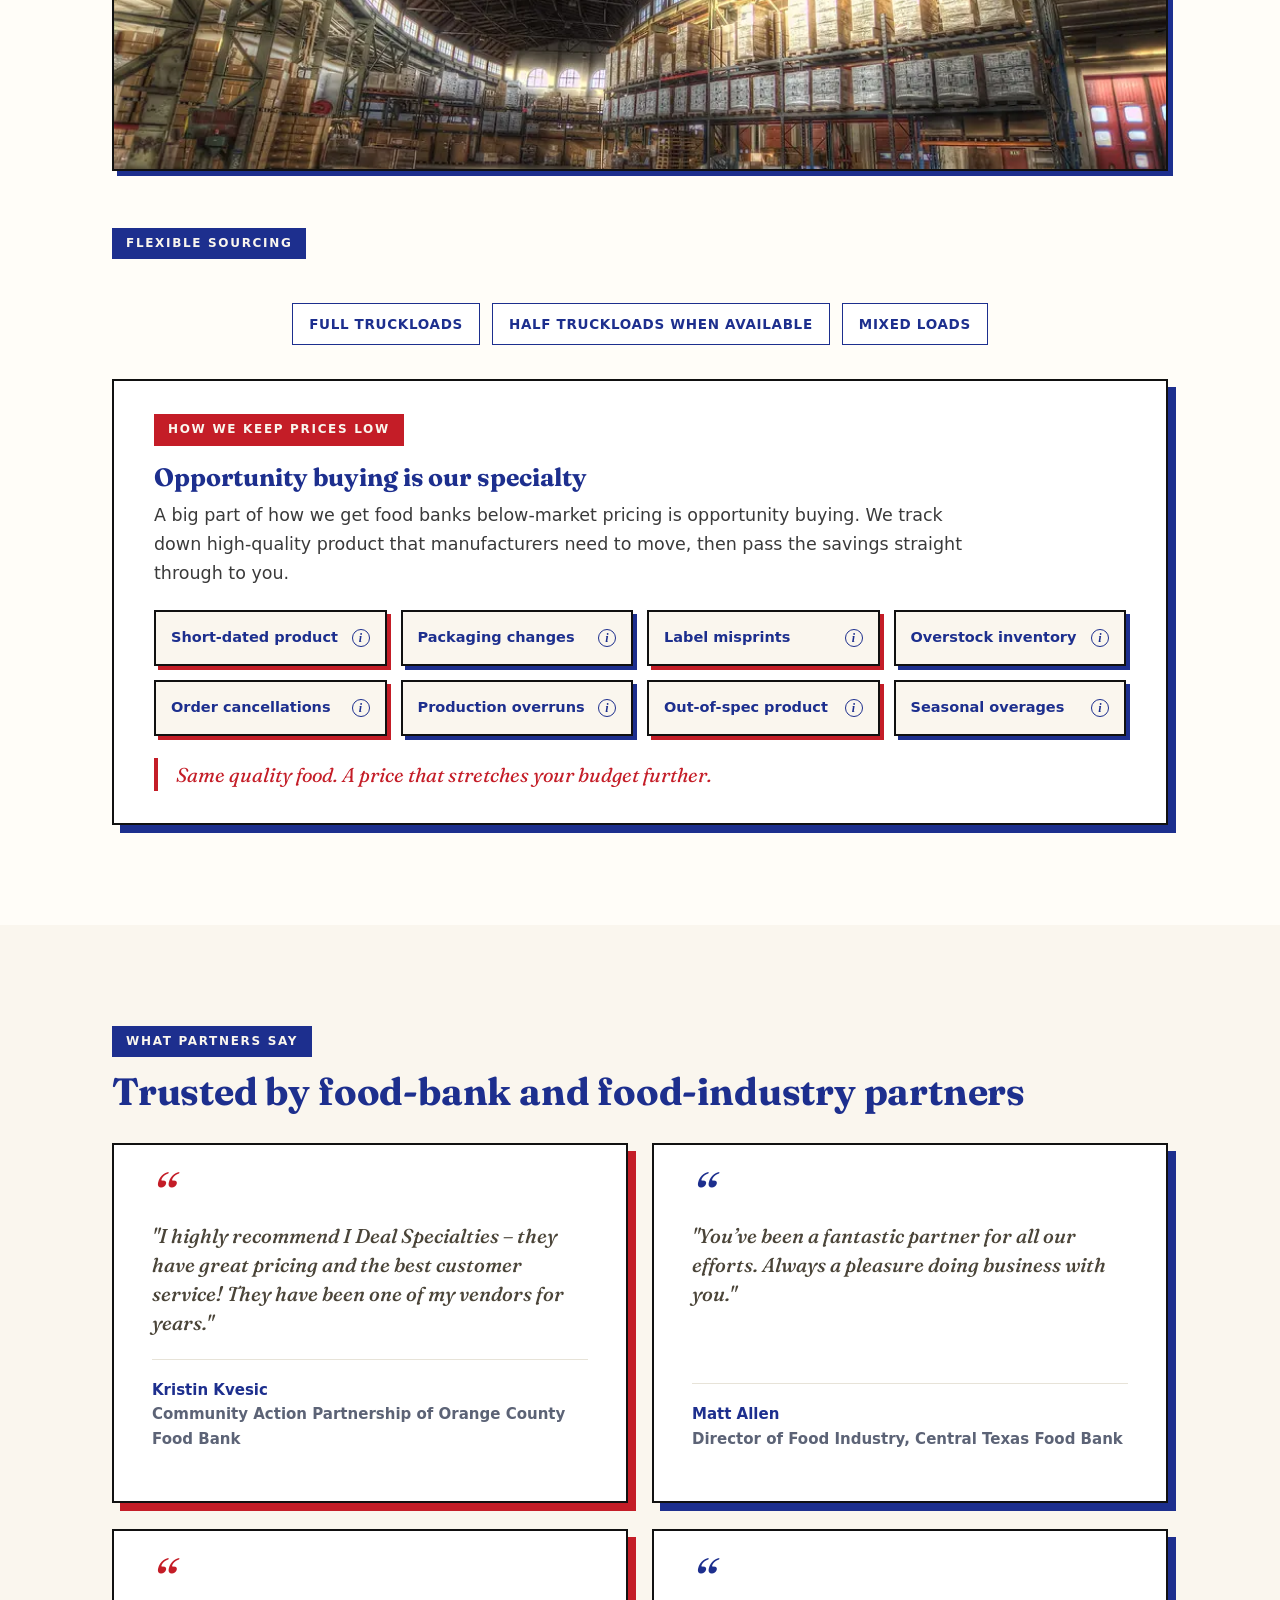
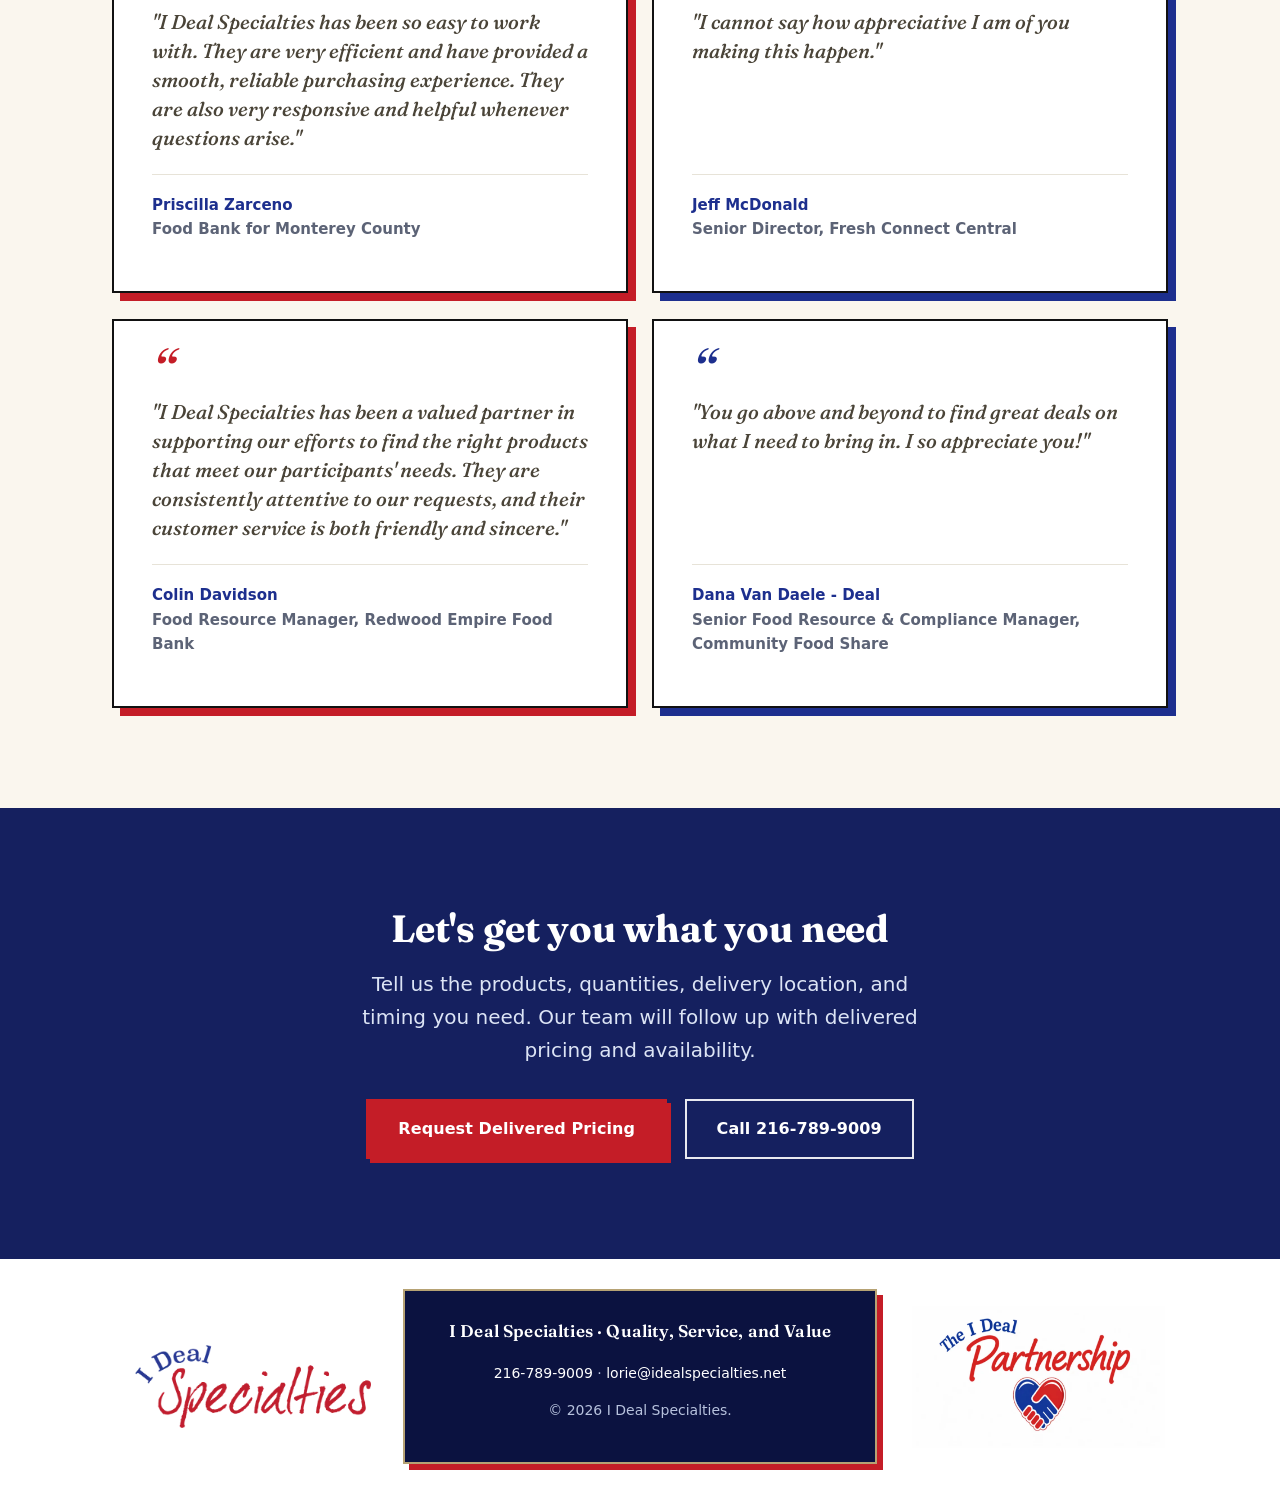
==== commit 7342c0cf: "Add drumsticks bag and beef chub slides" ====
--- a/index.html
+++ b/index.html
@@ -178,6 +178,7 @@
           <div class="fg-frame" role="button" tabindex="0" aria-label="Chicken photos">
             <img class="fg-slide is-active" src="assets/food/chicken-parts.webp" alt="Assorted raw chicken cuts" loading="lazy">
             <img class="fg-slide fit-contain" src="assets/food/leg-quarters.webp" alt="Chicken leg quarters" loading="lazy">
+            <img class="fg-slide" src="assets/food/drumsticks-5lb-unbranded.webp" alt="Five-pound bag of chicken drumsticks" loading="lazy">
             <img class="fg-slide fit-contain" src="assets/food/chicken-tenders.webp" alt="Boneless chicken tenders tray" loading="lazy">
             <img class="fg-slide fit-contain" src="assets/food/whole-chicken.webp" alt="Whole chicken" loading="lazy">
             <img class="fg-slide fit-contain" src="assets/food/boneless-breasts.webp" alt="Boneless chicken breasts tray" loading="lazy">
@@ -192,6 +193,7 @@
           <div class="fg-frame" role="button" tabindex="0" aria-label="Chub photos">
             <img class="fg-slide fit-contain is-active" src="assets/food/ground-chicken.webp" alt="Ground chicken chub" loading="lazy">
             <img class="fg-slide fit-contain" src="assets/food/ground-turkey.webp" alt="Ground turkey chub" loading="lazy">
+            <img class="fg-slide fit-contain" src="assets/food/ground-beef.webp" alt="Ground beef chub, 80 percent lean" loading="lazy">
             <div class="fg-dots" aria-hidden="true"></div>
           </div>
           <p class="fg-cap">Chubs</p>
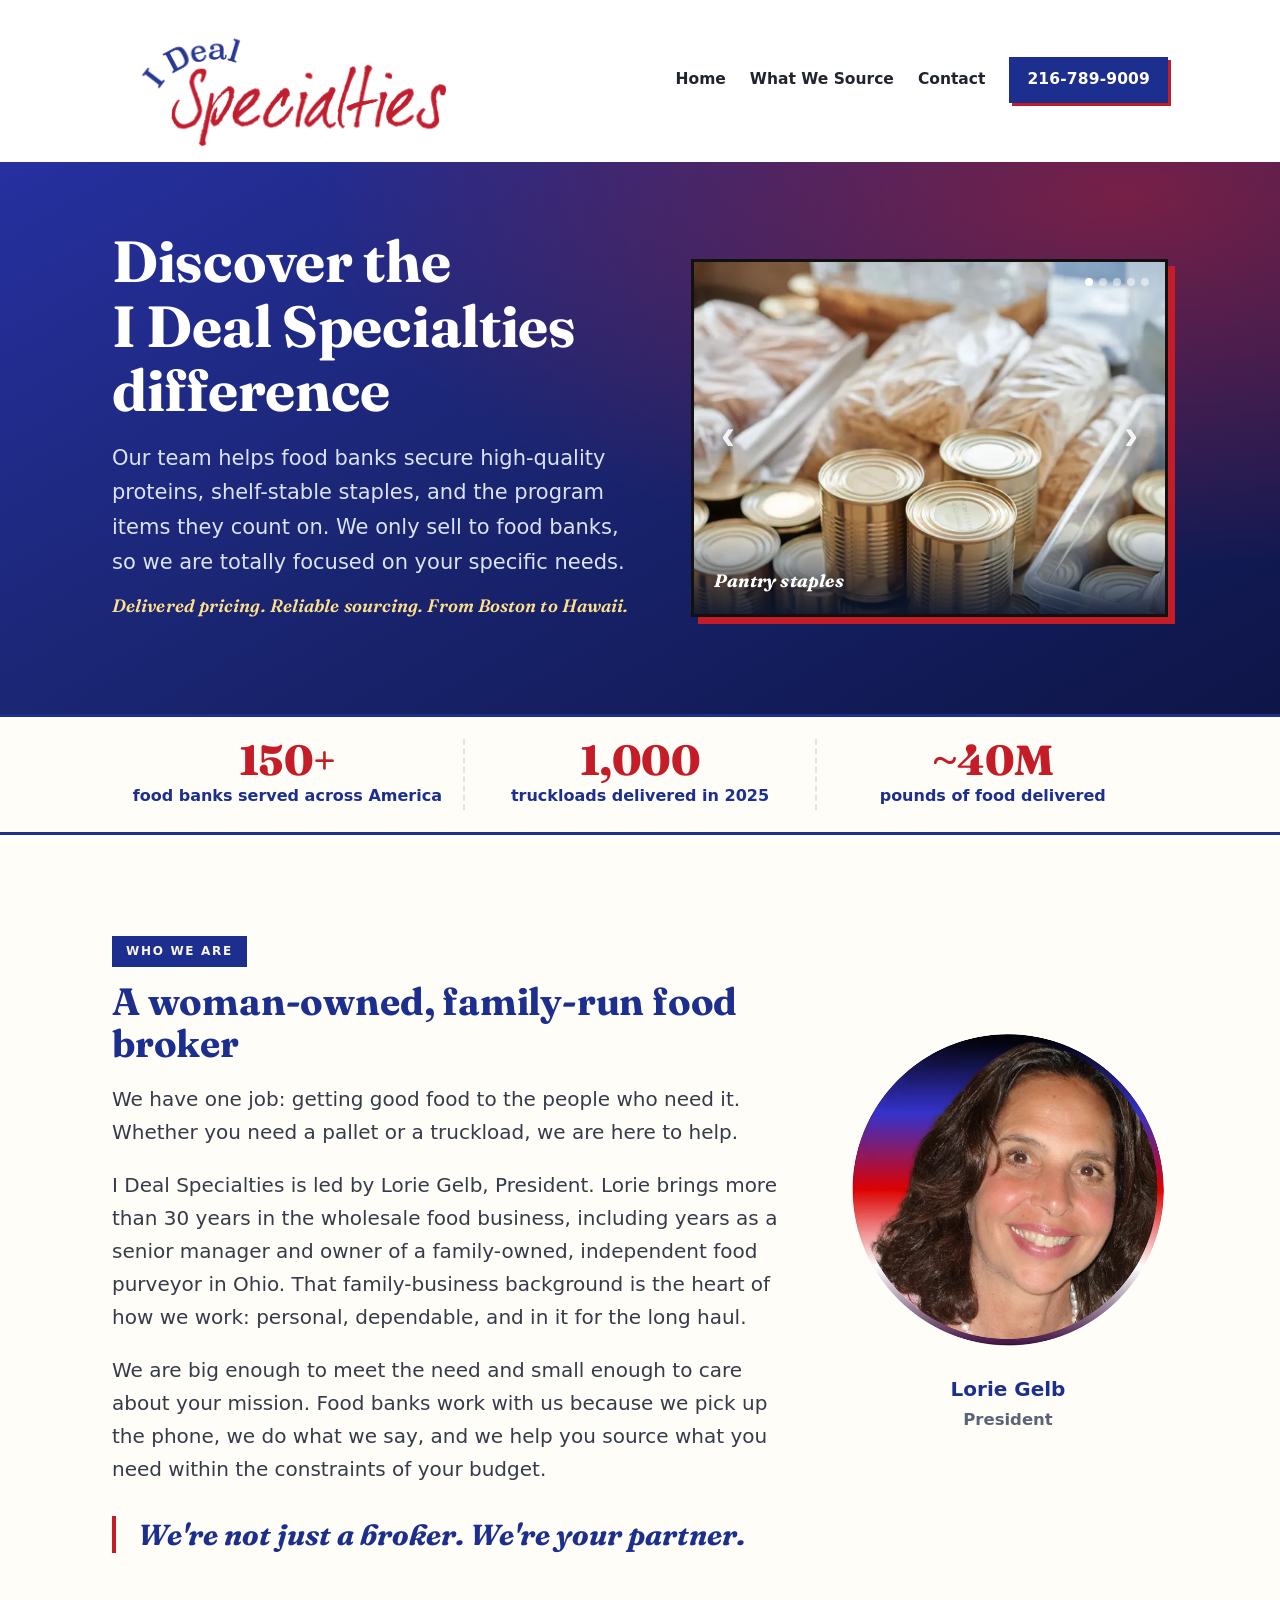
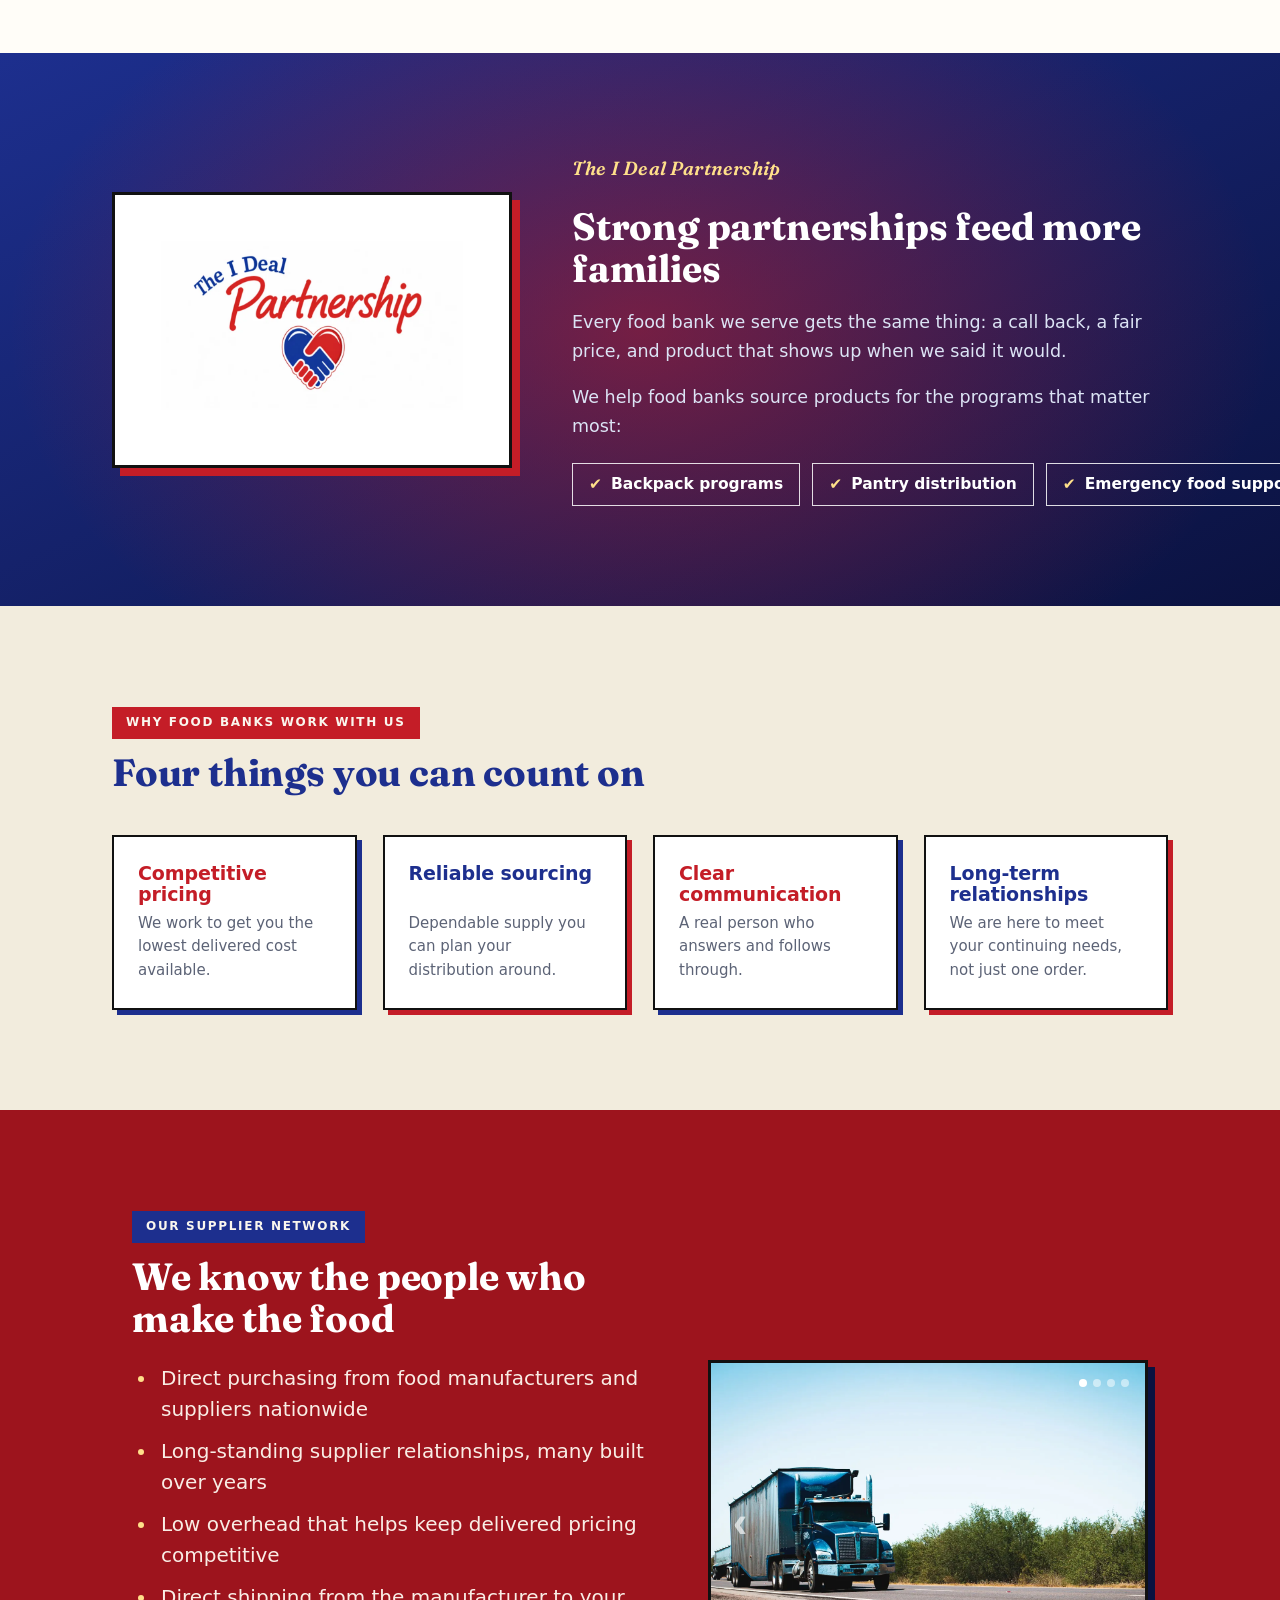
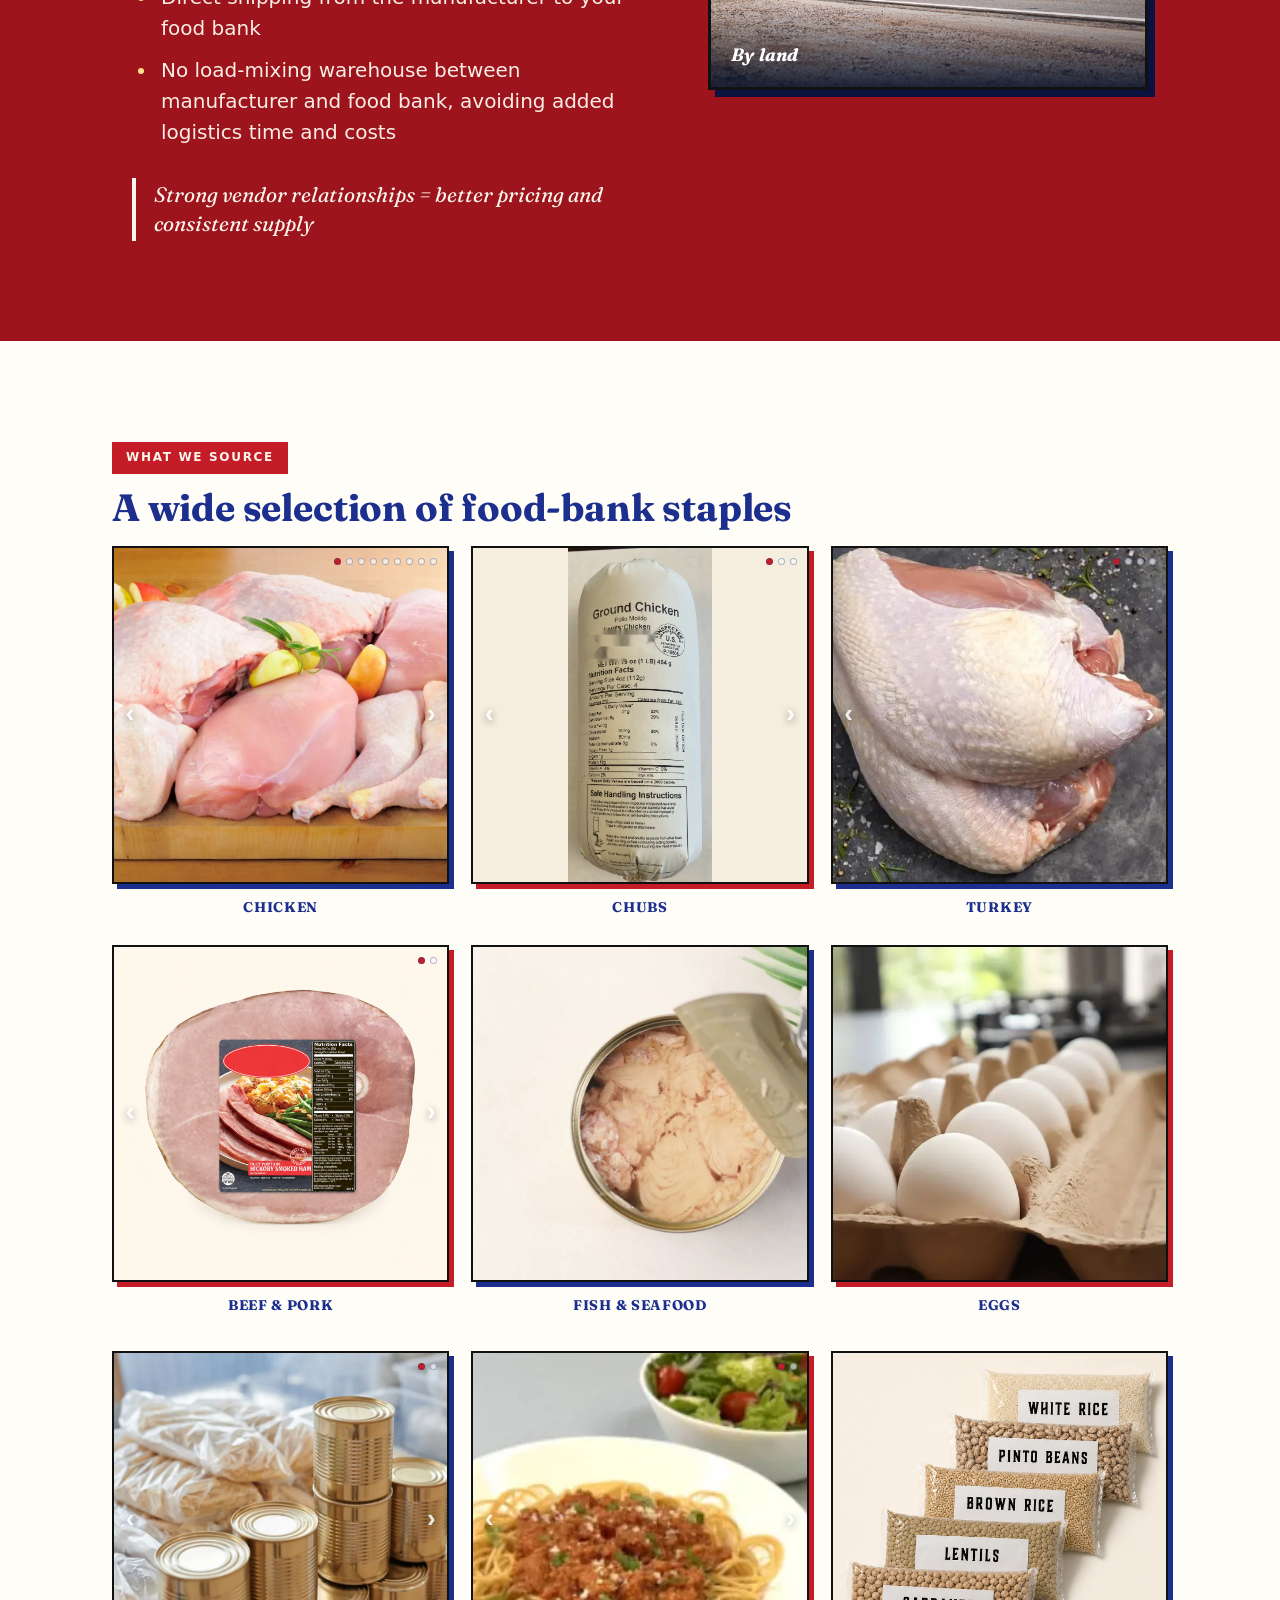
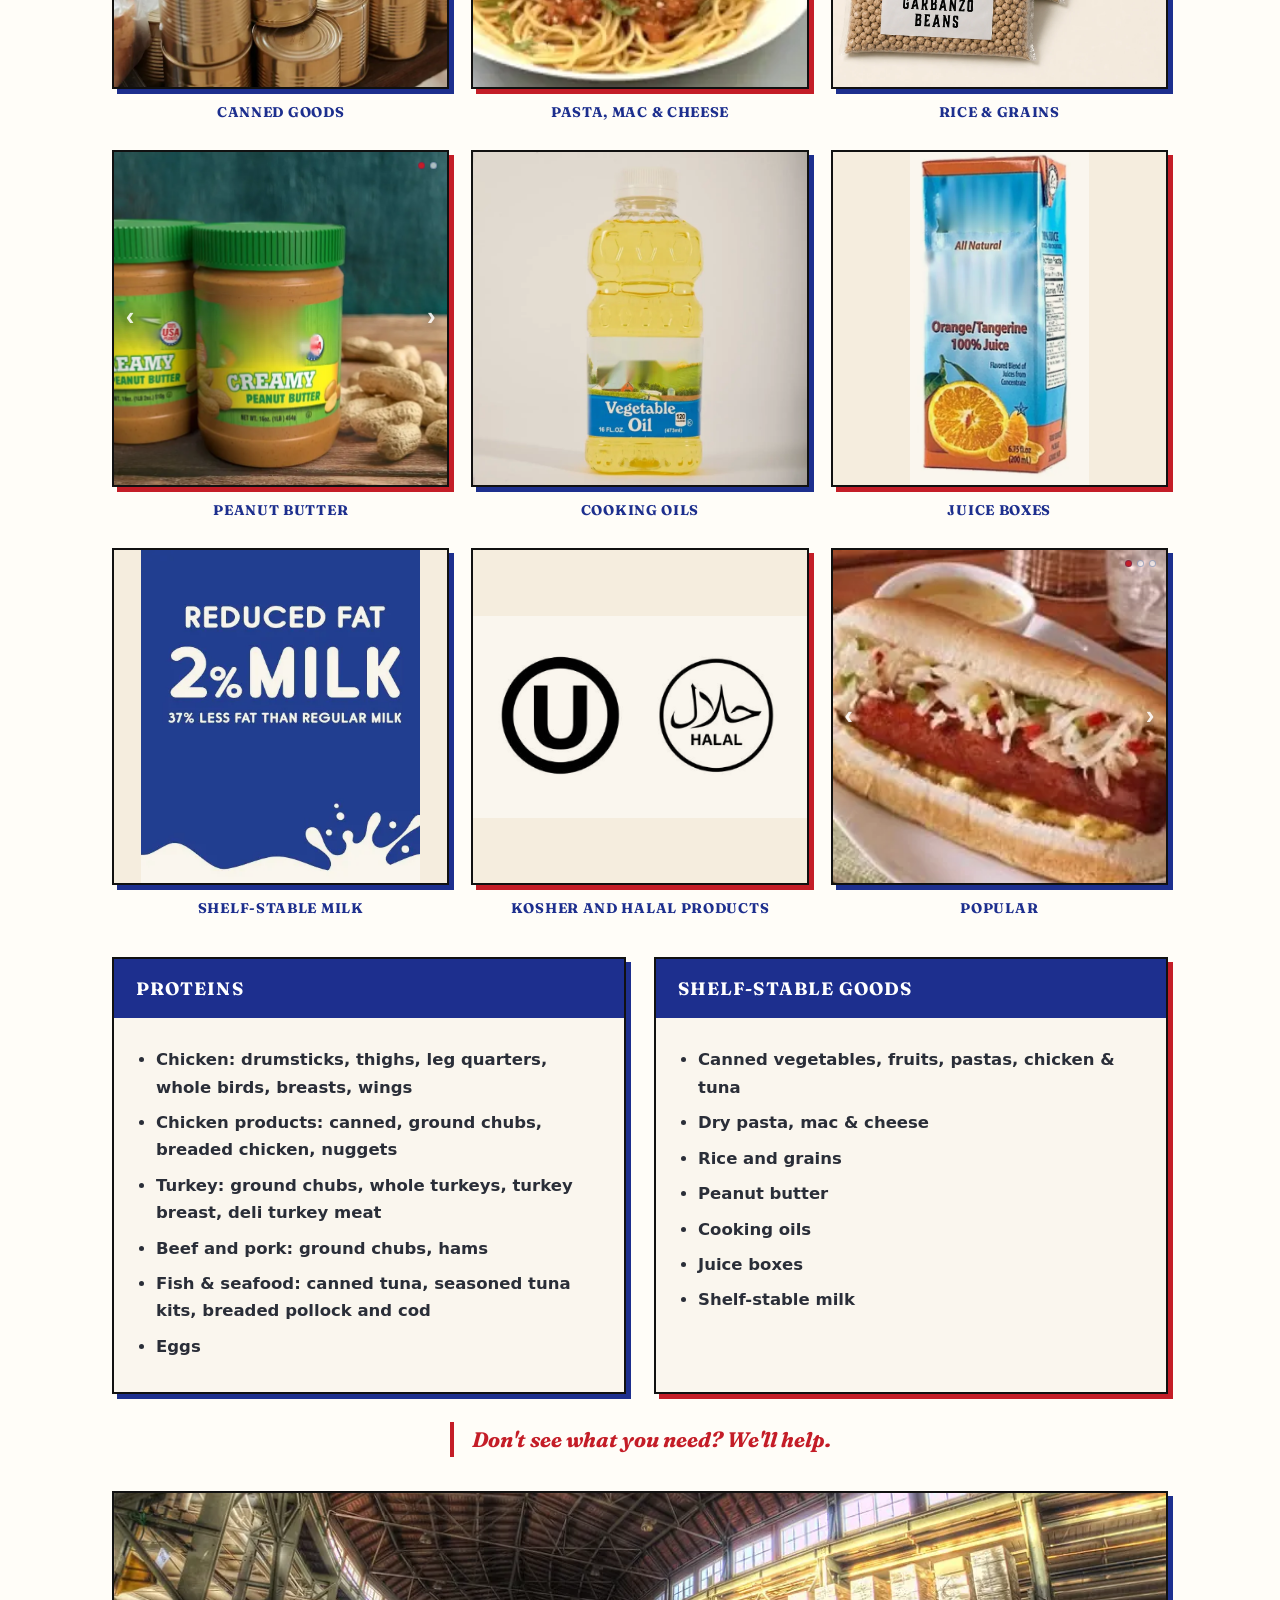
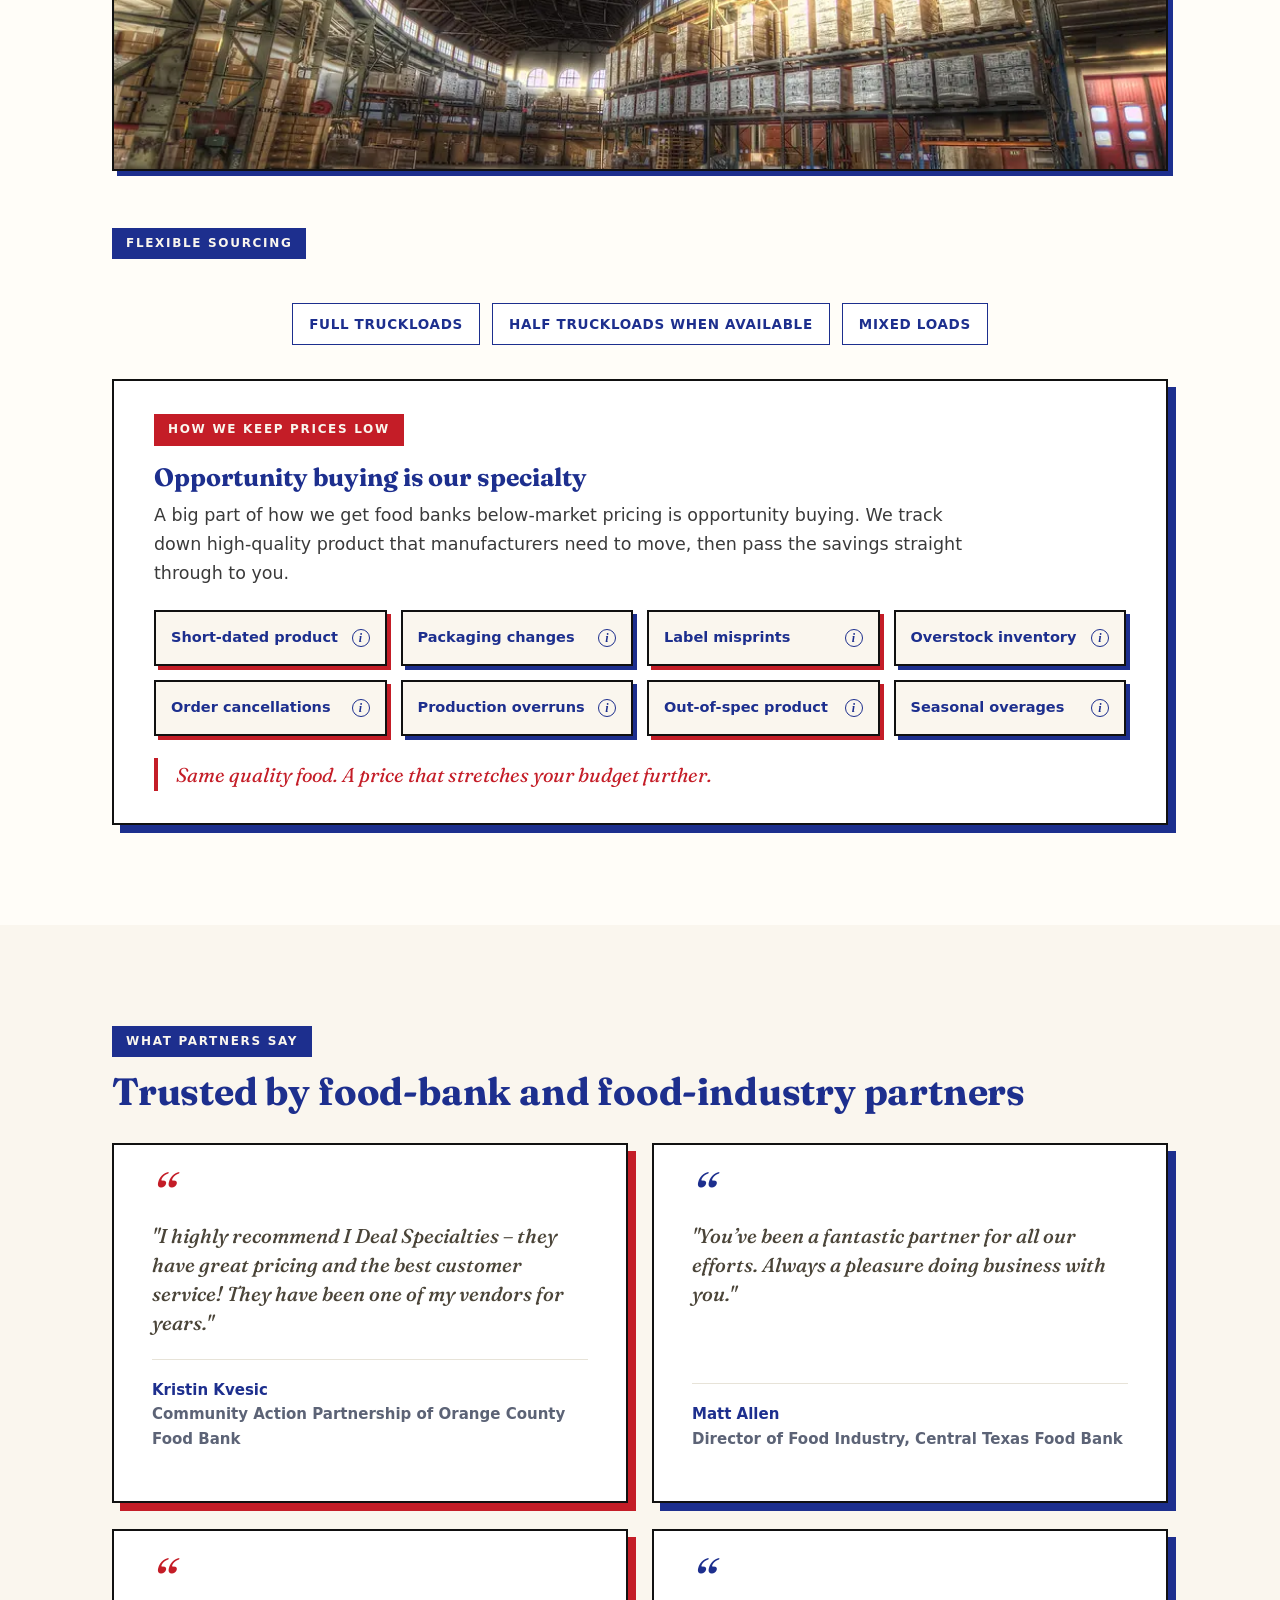
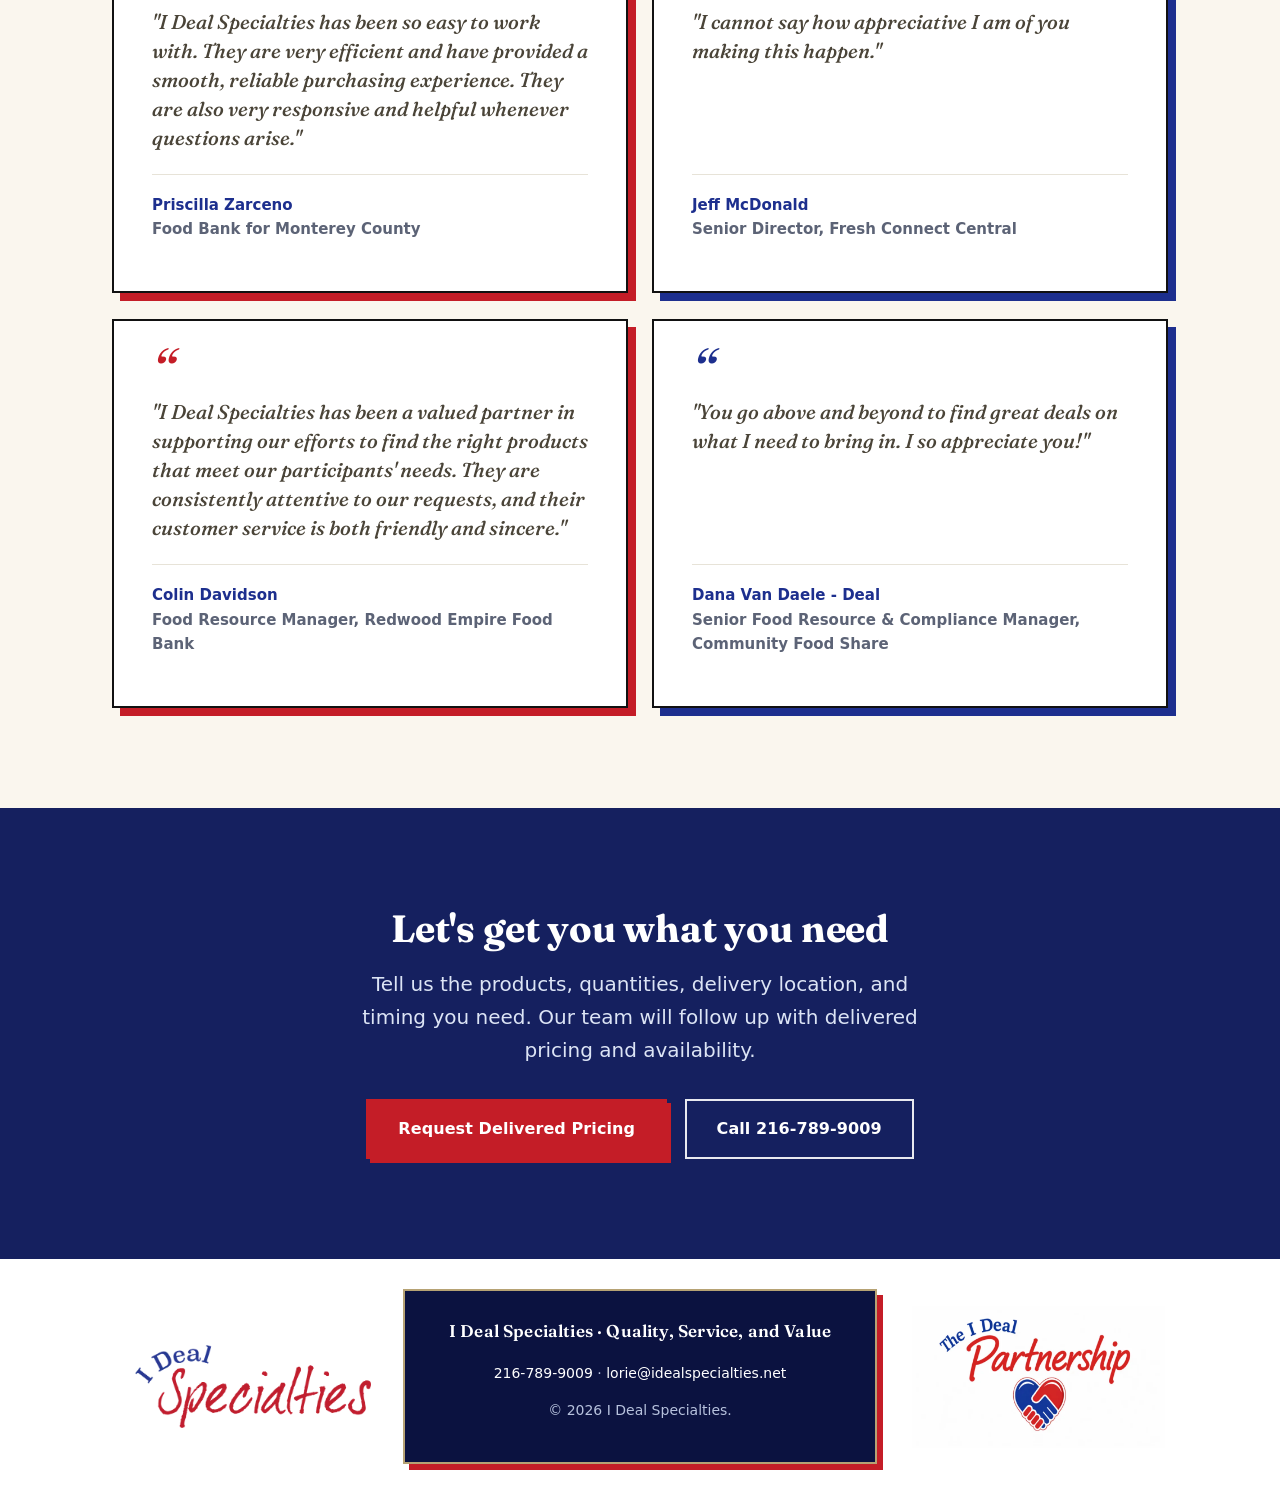
==== commit e5380ce5: "Add two-way arrows to food grid photo tiles Co-Authored-By: Claude Fable 5 <noreply@anthropic.com>" ====
--- a/index.html
+++ b/index.html
@@ -568,9 +568,23 @@
           function resumeAuto() {
             if (!frame.matches(':hover') && !frame.contains(document.activeElement)) startAuto();
           }
-          frame.addEventListener('click', function () { show(i + 1); resumeAuto(); });
+          var btnPrev = document.createElement('button');
+          btnPrev.type = 'button';
+          btnPrev.className = 'fg-btn fg-prev';
+          btnPrev.setAttribute('aria-label', 'Previous photo');
+          btnPrev.innerHTML = '&#8249;';
+          var btnNext = document.createElement('button');
+          btnNext.type = 'button';
+          btnNext.className = 'fg-btn fg-next';
+          btnNext.setAttribute('aria-label', 'Next photo');
+          btnNext.innerHTML = '&#8250;';
+          frame.appendChild(btnPrev);
+          frame.appendChild(btnNext);
+          btnPrev.addEventListener('click', function (e) { e.stopPropagation(); show(i - 1); resumeAuto(); });
+          btnNext.addEventListener('click', function (e) { e.stopPropagation(); show(i + 1); resumeAuto(); });
           frame.addEventListener('keydown', function (e) {
-            if (e.key === 'Enter' || e.key === ' ') { e.preventDefault(); show(i + 1); resumeAuto(); }
+            if (e.key === 'ArrowLeft') { e.preventDefault(); show(i - 1); resumeAuto(); }
+            else if (e.key === 'ArrowRight' || e.key === 'Enter' || e.key === ' ') { e.preventDefault(); show(i + 1); resumeAuto(); }
           });
           frame.addEventListener('mouseenter', stopAuto);
           frame.addEventListener('mouseleave', resumeAuto);
--- a/site.css
+++ b/site.css
@@ -316,6 +316,14 @@
   background: var(--cream);
   mix-blend-mode: multiply;
 }
+.fg-btn { position: absolute; top: 50%; transform: translateY(-50%); z-index: 2;
+  width: 28px; height: 40px; display: flex; align-items: center; justify-content: center;
+  background: none; border: none; color: #fff;
+  font-size: 26px; font-weight: 800; line-height: 1; padding: 0 0 4px; cursor: pointer;
+  text-shadow: 0 2px 8px rgba(0,0,0,.55); opacity: .85; transition: opacity .12s ease; }
+.fg-btn:hover { opacity: 1; }
+.fg-prev { left: 2px; }
+.fg-next { right: 2px; }
 .fg-dots { position: absolute; top: 10px; right: 10px; display: flex; gap: 5px; z-index: 2; }
 .fg-dots i { width: 7px; height: 7px; border-radius: 50%; background: rgba(255,255,255,.6);
   border: 1px solid rgba(26,58,122,.35); transition: background .3s ease; }
